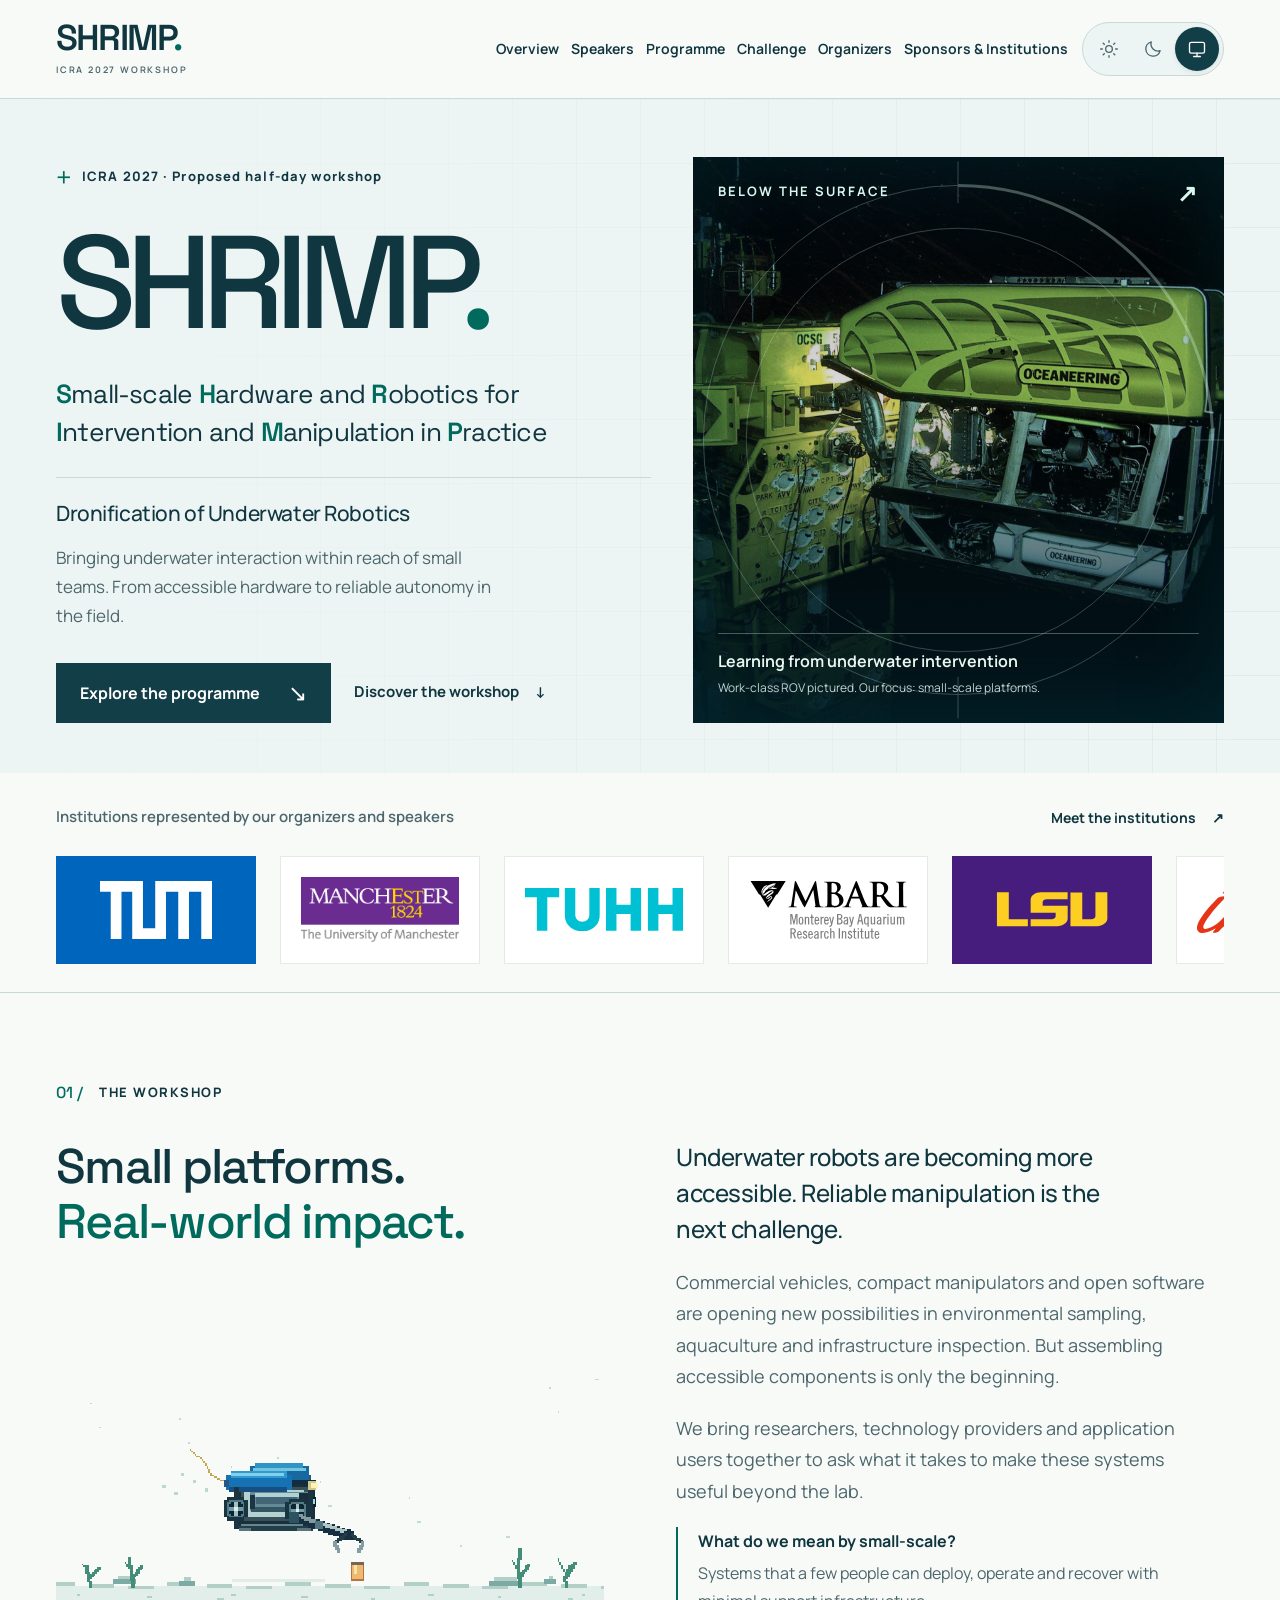
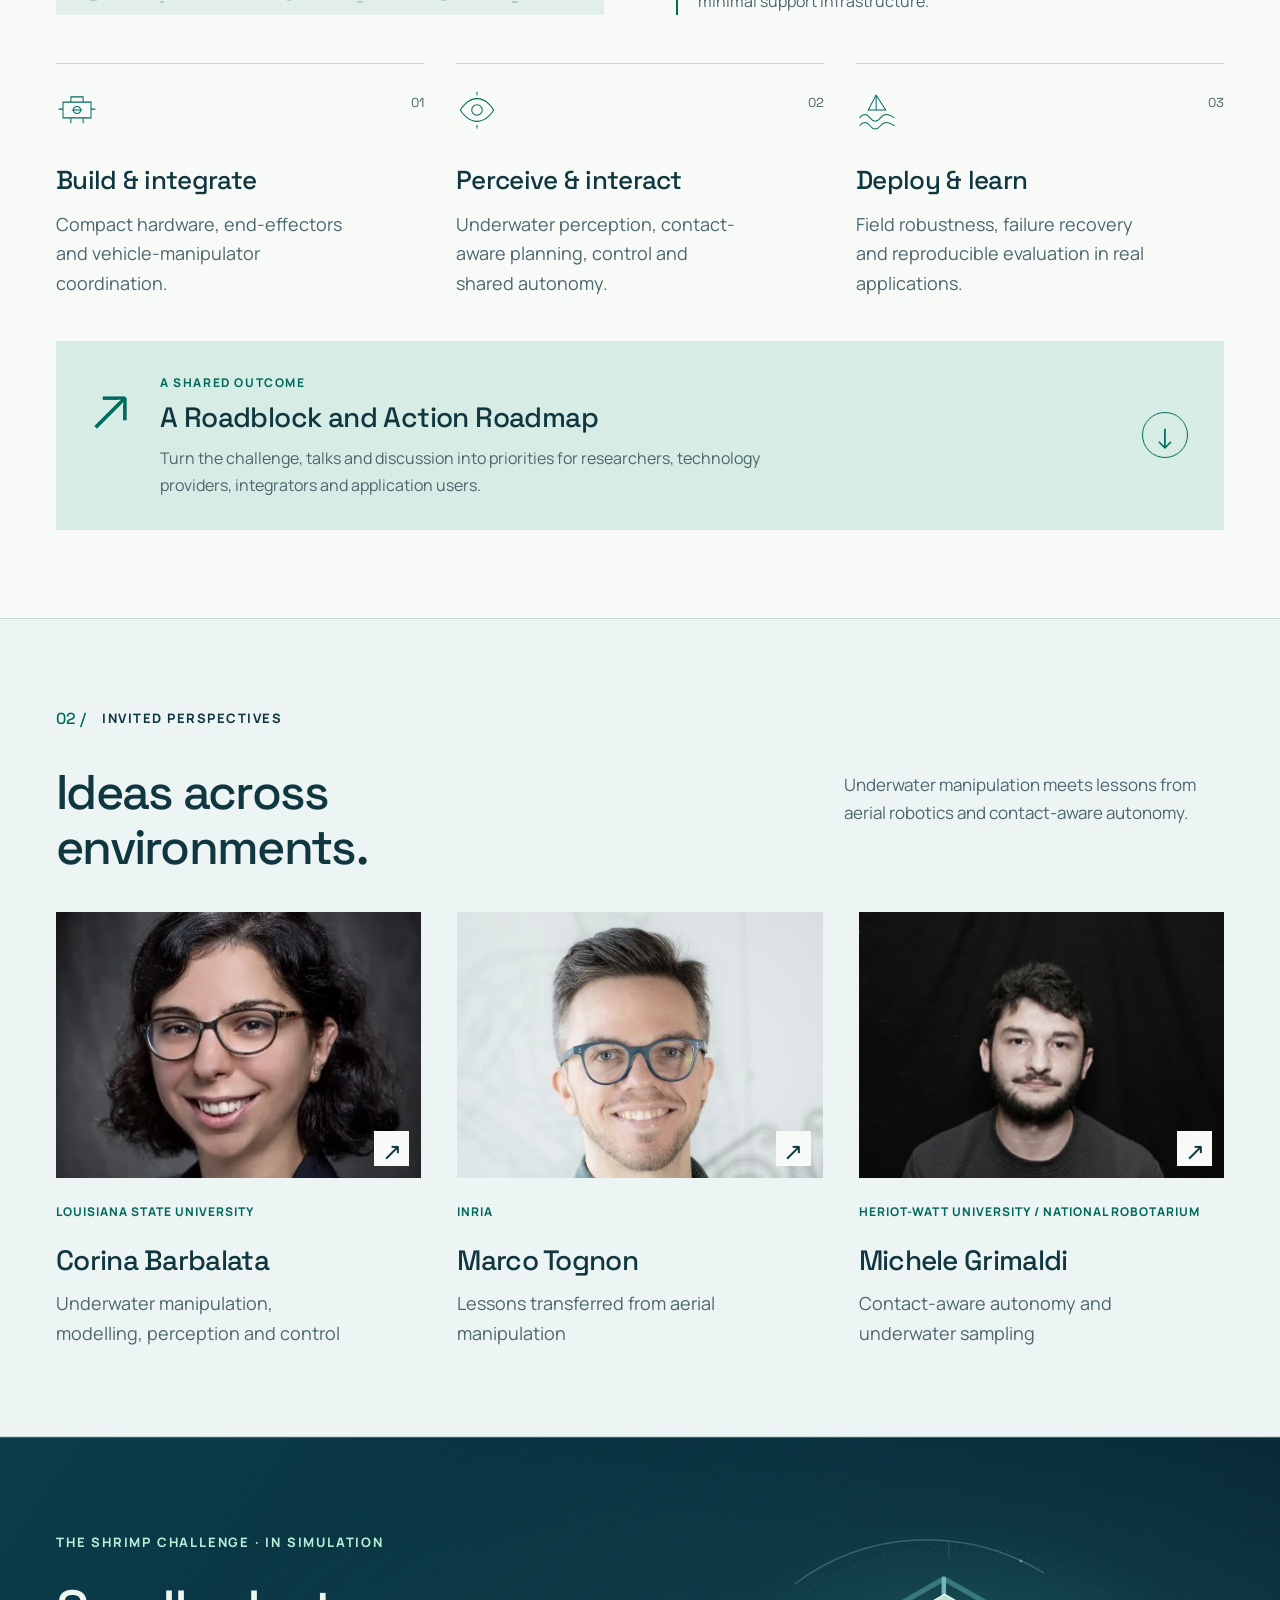
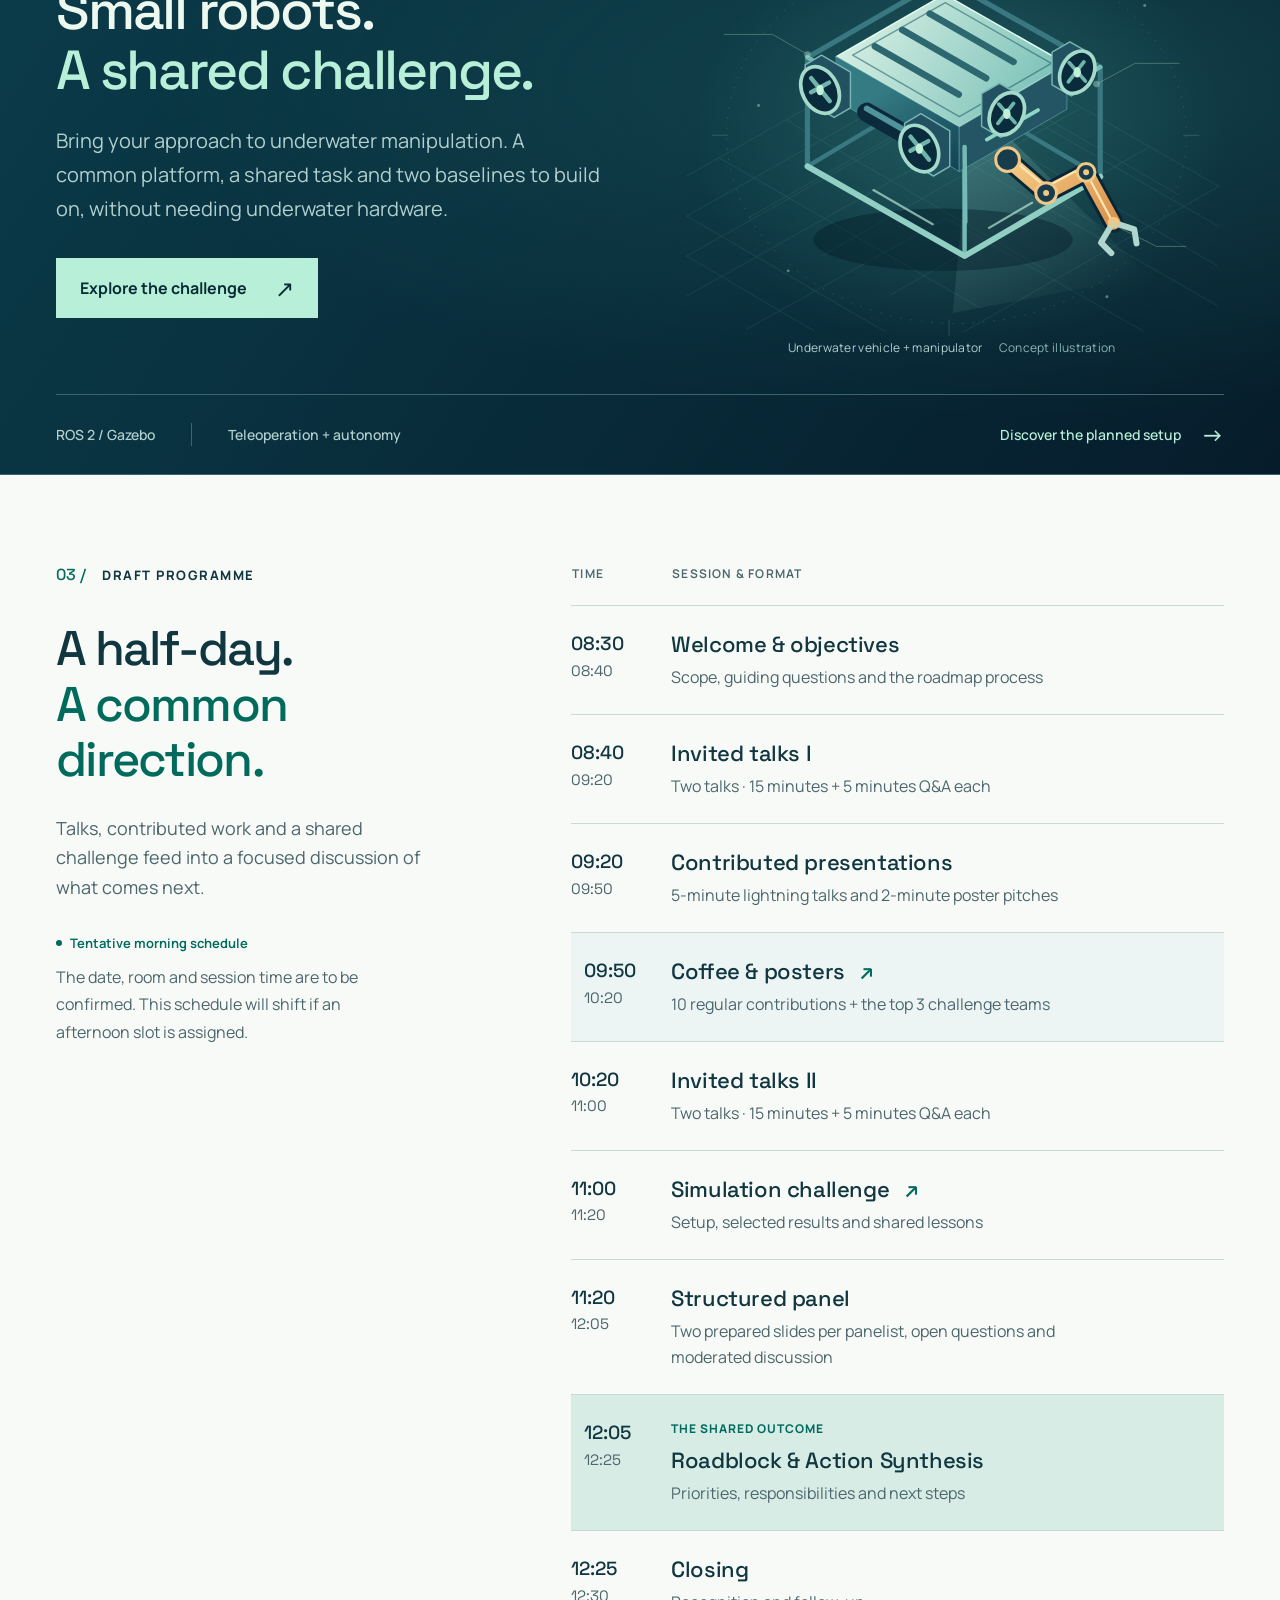
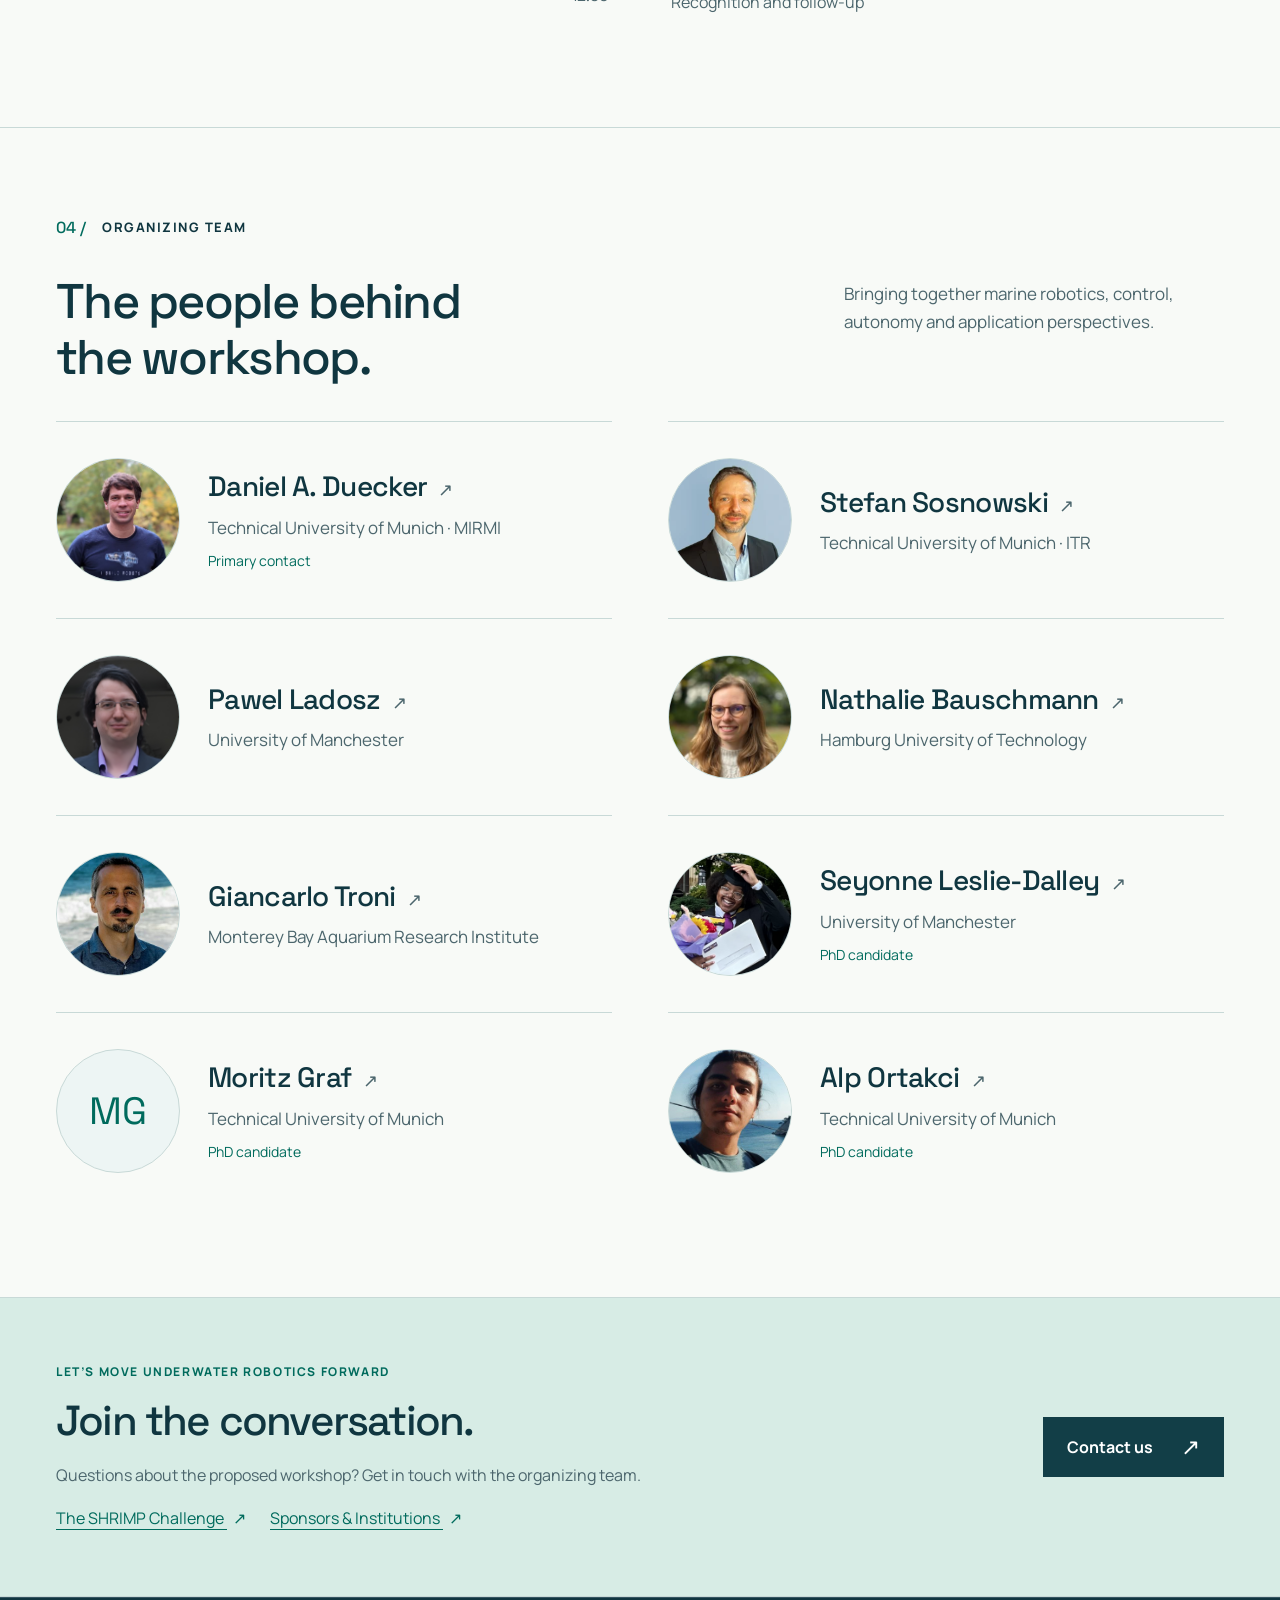
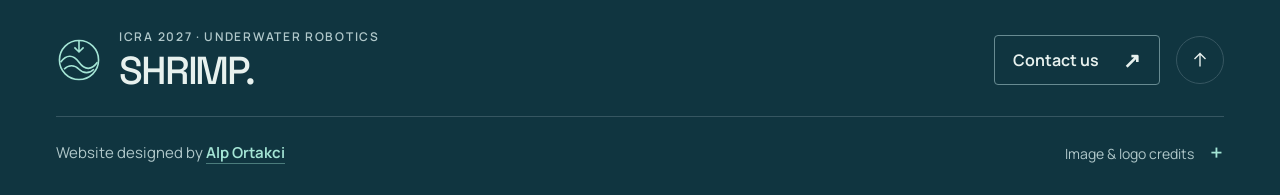
==== index.html @ f15c708d "Start the pixel pickup animation immediately on both pages" ====
<!doctype html>
<html lang="en">
<head>
  <meta charset="utf-8">
  <meta name="viewport" content="width=device-width, initial-scale=1">
  <meta name="color-scheme" content="light dark">
  <meta name="theme-color" content="#edf5f4">
  <meta name="robots" content="noindex, nofollow">
  <meta name="description" content="SHRIMP: Small-scale Hardware and Robotics for Intervention and Manipulation in Practice. A proposed ICRA 2027 workshop. Explore the draft programme, invited speakers and organizing team.">
  <title>SHRIMP | ICRA 2027 Underwater Robotics Workshop</title>
  <link rel="icon" href="assets/favicon.svg" type="image/svg+xml">
  <link rel="preload" href="assets/fonts/space-grotesk.ttf" as="font" type="font/ttf" crossorigin>
  <link rel="preload" href="assets/fonts/manrope.ttf" as="font" type="font/ttf" crossorigin>
  <script src="theme.js"></script>
  <link rel="stylesheet" href="styles.css">
  <script src="app.js" defer></script>
  <script src="rov-animation.js?v=2" defer></script>
</head>
<body>
  <a class="skip-link" href="#main">Skip to content</a>
  <header class="site-header">
    <div class="container header-inner">
      <a class="brand" href="#top" aria-label="SHRIMP workshop, back to top">
        <span class="brand-wordmark">SHRIMP<span>.</span><small>ICRA 2027 WORKSHOP</small></span>
      </a>
      <nav class="main-nav" aria-label="Main navigation" id="main-nav">
        <a href="#overview">Overview</a><a href="#speakers">Speakers</a><a href="#programme">Programme</a><a href="challenge.html">Challenge</a><a href="#organizers">Organizers</a><a href="sponsors-institutions.html">Sponsors &amp; Institutions</a>
      </nav>
      <div class="header-controls">
        <fieldset class="theme-control">
          <legend class="sr-only">Color theme</legend>
          <label class="theme-option" title="Light theme"><input type="radio" name="theme" value="light"><svg viewBox="0 0 24 24" aria-hidden="true"><circle cx="12" cy="12" r="4"/><path d="M12 2v2m0 16v2M2 12h2m16 0h2M5 5l1.4 1.4m11.2 11.2L19 19M5 19l1.4-1.4M17.6 6.4 19 5"/></svg><span class="sr-only">Light theme</span></label>
          <label class="theme-option" title="Dark theme"><input type="radio" name="theme" value="dark"><svg viewBox="0 0 24 24" aria-hidden="true"><path d="M20.5 14.1A8.6 8.6 0 0 1 9.9 3.5 8.7 8.7 0 1 0 20.5 14.1Z"/></svg><span class="sr-only">Dark theme</span></label>
          <label class="theme-option" title="Use device setting"><input type="radio" name="theme" value="system" checked><svg viewBox="0 0 24 24" aria-hidden="true"><rect x="3" y="4" width="18" height="13" rx="2"/><path d="M8 21h8m-4-4v4"/></svg><span class="sr-only">Use device setting</span></label>
        </fieldset>
        <span class="sr-only" id="theme-status" role="status" aria-live="polite"></span>
        <button class="menu-toggle" type="button" aria-label="Toggle navigation" aria-expanded="false" aria-controls="main-nav"><span>Menu</span><svg viewBox="0 0 20 20" aria-hidden="true"><path d="M3 6h14M3 14h14"/></svg></button>
      </div>
    </div>
  </header>

  <main id="main">
    <section class="hero" id="top" aria-labelledby="hero-title">
      <div class="hero-waves" aria-hidden="true"></div>
      <div class="container hero-grid">
        <div class="hero-copy">
          <p class="eyebrow"><span class="small-cross" aria-hidden="true">+</span> ICRA 2027 · Proposed half-day workshop</p>
          <h1 id="hero-title" class="shrimp-title">SHRIMP<span class="title-period">.</span></h1>
          <p class="hero-expansion"><strong>S</strong>mall-scale <strong>H</strong>ardware and <strong>R</strong>obotics for <strong>I</strong>ntervention and <strong>M</strong>anipulation in <strong>P</strong>ractice</p>
          <p class="hero-subtitle">Dronification of Underwater Robotics</p>
          <p class="hero-intro">Bringing underwater interaction within reach of small teams. From accessible hardware to reliable autonomy in the field.</p>
          <div class="hero-actions"><a class="button button-primary" href="#programme">Explore the programme <span aria-hidden="true">↘</span></a><a class="text-link" href="#overview">Discover the workshop <span aria-hidden="true">↓</span></a></div>
        </div>
        <figure class="hero-visual">
          <img class="hero-image" src="assets/images/underwater-rov.jpg" width="2400" height="1800" alt="A work-class remotely operated vehicle using a manipulator on a subsea structure." fetchpriority="high">
          <div class="image-wash" aria-hidden="true"></div>
          <div class="visual-heading" aria-hidden="true"><span>BELOW THE SURFACE</span><span>↗</span></div>
          <svg class="sonar" viewBox="0 0 500 500" fill="none" aria-hidden="true"><circle cx="250" cy="250" r="214"/><circle cx="250" cy="250" r="178"/><path d="M250 16v35m0 398v35M16 250h35m398 0h35"/><path class="sonar-arc" d="M250 36a214 214 0 0 1 214 214"/></svg>
          <figcaption><span>Learning from underwater intervention</span><small>Work-class ROV pictured. Our focus: small-scale platforms.</small></figcaption>
        </figure>
      </div>
    </section>

    <section class="logo-strip" aria-label="Institutions represented by organizers and speakers">
      <div class="container">
        <div class="logo-strip-heading"><p>Institutions represented by our organizers and speakers</p><div class="logo-strip-actions"><a href="sponsors-institutions.html" class="text-link">Meet the institutions <span aria-hidden="true">↗</span></a></div></div>
        <div class="logo-viewport"><div class="logo-track"><ul class="logo-group">
          <li><span class="brand-logo brand-tum"><img src="assets/logos/tum.svg" alt="Technical University of Munich" width="184" height="80" decoding="async"></span></li>
          <li><span class="brand-logo brand-manchester"><img src="assets/logos/manchester.png" alt="University of Manchester" width="184" height="80" decoding="async"></span></li>
          <li><span class="brand-logo brand-tuhh"><img src="assets/logos/tuhh.svg" alt="Hamburg University of Technology" width="184" height="80" decoding="async"></span></li>
          <li><span class="brand-logo brand-mbari"><img src="assets/logos/mbari.svg" alt="Monterey Bay Aquarium Research Institute" width="184" height="80" decoding="async"></span></li>
          <li><span class="brand-logo brand-lsu"><img src="assets/logos/lsu.svg" alt="Louisiana State University" width="184" height="80" decoding="async"></span></li>
          <li><span class="brand-logo brand-inria"><img src="assets/logos/inria.svg" alt="Inria" width="184" height="80" decoding="async"></span></li>
          <li><span class="brand-logo brand-heriot-watt"><img src="assets/logos/heriot-watt.svg" alt="Heriot-Watt University" width="184" height="80" decoding="async"></span></li>
          <li><span class="brand-logo brand-robotarium"><img src="assets/logos/robotarium.png" alt="The National Robotarium" width="184" height="80" decoding="async"></span></li>
        </ul></div></div>
      </div>
    </section>

    <section class="section overview" id="overview" aria-labelledby="overview-title">
      <div class="container">
        <div class="section-kicker"><span class="section-number">01 /</span> THE WORKSHOP</div>
        <div class="overview-grid"><div class="overview-feature"><h2 id="overview-title">Small platforms.<br><span class="accent">Real-world impact.</span></h2><div class="rov-scene overview-rov" role="img" aria-label="A pixel BlueROV2 uses its manipulator to collect objects from the seabed, carries them away and returns for another pickup."><canvas width="320" height="160" aria-hidden="true"></canvas></div></div><div class="overview-copy"><p class="lead">Underwater robots are becoming more accessible. Reliable manipulation is the next challenge.</p><p>Commercial vehicles, compact manipulators and open software are opening new possibilities in environmental sampling, aquaculture and infrastructure inspection. But assembling accessible components is only the beginning.</p><p>We bring researchers, technology providers and application users together to ask what it takes to make these systems useful beyond the lab.</p><p class="definition"><strong>What do we mean by small-scale?</strong> Systems that a few people can deploy, operate and recover with minimal support infrastructure.</p></div></div>
        <div class="theme-grid">
          <article class="research-theme"><span class="theme-index">01</span><svg viewBox="0 0 48 48" aria-hidden="true"><path d="M8 33V15h32v18H8ZM17 15V9h14v6M17 33v6m14-6v6M8 23H3m37 0h5M18 24h12"/><circle cx="24" cy="24" r="4"/></svg><h3>Build &amp; integrate</h3><p>Compact hardware, end-effectors and vehicle-manipulator coordination.</p></article>
          <article class="research-theme"><span class="theme-index">02</span><svg viewBox="0 0 48 48" aria-hidden="true"><path d="M5 24s7-13 19-13 19 13 19 13-7 13-19 13S5 24 5 24Z"/><circle cx="24" cy="24" r="6"/><path d="M24 3v4m0 34v4"/></svg><h3>Perceive &amp; interact</h3><p>Underwater perception, contact-aware planning, control and shared autonomy.</p></article>
          <article class="research-theme"><span class="theme-index">03</span><svg viewBox="0 0 48 48" aria-hidden="true"><path d="M4 33c4-5 8-5 12 0s8 5 12 0 8-5 16 0M4 42c4-5 8-5 12 0s8 5 12 0 8-5 16 0M14 24l9-17 11 17H14Z"/><path d="M23 7v17"/></svg><h3>Deploy &amp; learn</h3><p>Field robustness, failure recovery and reproducible evaluation in real applications.</p></article>
        </div>
        <div class="outcome"><span class="outcome-symbol" aria-hidden="true">↗</span><div><p class="eyebrow">A SHARED OUTCOME</p><h3>A Roadblock and Action Roadmap</h3><p>Turn the challenge, talks and discussion into priorities for researchers, technology providers, integrators and application users.</p></div><a href="#programme" class="round-link" aria-label="See how the programme contributes to the roadmap">↓</a></div>
      </div>
    </section>

    <section class="section speakers" id="speakers" aria-labelledby="speakers-title">
      <div class="container">
        <div class="section-kicker"><span class="section-number">02 /</span> INVITED PERSPECTIVES</div>
        <div class="section-heading"><h2 id="speakers-title">Ideas across<br>environments.</h2><p>Underwater manipulation meets lessons from aerial robotics and contact-aware autonomy.</p></div>
        <div class="speaker-grid">
          <article class="speaker"><a class="speaker-portrait" href="https://www.lsu.edu/eng/mie/people/faculty/barbalata.php" aria-label="Corina Barbalata's faculty profile"><img src="assets/images/corina-barbalata.png" width="230" height="230" alt="Corina Barbalata" loading="lazy"><span class="portrait-link" aria-hidden="true">↗</span></a><p class="eyebrow">LOUISIANA STATE UNIVERSITY</p><h3><a href="https://www.lsu.edu/eng/mie/people/faculty/barbalata.php">Corina Barbalata</a></h3><p class="speaker-topic">Underwater manipulation, modelling, perception and control</p></article>
          <article class="speaker"><a class="speaker-portrait" href="https://marco-tognon-robotics.com/" aria-label="Marco Tognon's research profile"><img src="assets/images/marco-tognon.jpg" width="500" height="500" alt="Marco Tognon" loading="lazy"><span class="portrait-link" aria-hidden="true">↗</span></a><p class="eyebrow">INRIA</p><h3><a href="https://marco-tognon-robotics.com/">Marco Tognon</a></h3><p class="speaker-topic">Lessons transferred from aerial manipulation</p></article>
          <article class="speaker"><a class="speaker-portrait" href="https://ignaciocarlucho.github.io/People/" aria-label="Michele Grimaldi on his supervisor's research group page"><img src="assets/images/michele-grimaldi.png" alt="Michele Grimaldi" width="512" height="512" loading="lazy"><span class="portrait-link" aria-hidden="true">↗</span></a><p class="eyebrow">HERIOT-WATT UNIVERSITY / NATIONAL ROBOTARIUM</p><h3><a href="https://ignaciocarlucho.github.io/People/">Michele Grimaldi</a></h3><p class="speaker-topic">Contact-aware autonomy and underwater sampling</p></article>
        </div>
      </div>
    </section>

    <section class="challenge-feature ocean-panel" id="challenge-feature" aria-labelledby="challenge-feature-title">
      <div class="container challenge-feature-grid">
        <div class="challenge-feature-copy">
          <p class="eyebrow">THE SHRIMP CHALLENGE · IN SIMULATION</p>
          <h2 id="challenge-feature-title">Small robots.<br><span>A shared challenge.</span></h2>
          <p>Bring your approach to underwater manipulation. A common platform, a shared task and two baselines to build on, without needing underwater hardware.</p>
          <a class="button challenge-button" href="challenge.html">Explore the challenge <span aria-hidden="true">↗</span></a>
        </div>
        <figure class="challenge-feature-visual">
          <img src="assets/images/challenge-uvms.svg" width="800" height="650" alt="Concept illustration of an underwater vehicle with ducted thrusters and a robotic arm." loading="lazy">
          <figcaption>Underwater vehicle + manipulator <span>Concept illustration</span></figcaption>
        </figure>
      </div>
      <div class="container challenge-feature-bottom"><span>ROS 2 / Gazebo</span><span>Teleoperation + autonomy</span><a href="challenge.html#challenge-setup">Discover the planned setup <span aria-hidden="true">→</span></a></div>
    </section>

    <section class="section programme" id="programme" aria-labelledby="programme-title">
      <div class="container programme-grid">
        <div class="programme-intro"><div class="section-kicker"><span class="section-number">03 /</span> DRAFT PROGRAMME</div><h2 id="programme-title">A half-day.<br><span class="accent">A common direction.</span></h2><p>Talks, contributed work and a shared challenge feed into a focused discussion of what comes next.</p><div class="programme-status"><span class="status-dot" aria-hidden="true"></span> Tentative morning schedule</div><p class="small-note">The date, room and session time are to be confirmed. This schedule will shift if an afternoon slot is assigned.</p></div>
        <div class="schedule-wrap"><table class="schedule"><caption class="sr-only">Tentative workshop morning schedule, 08:30 to 12:30</caption><thead><tr><th scope="col">TIME</th><th scope="col">SESSION &amp; FORMAT</th></tr></thead><tbody>
          <tr><th scope="row"><time>08:30</time><span>08:40</span></th><td><h3>Welcome &amp; objectives</h3><p>Scope, guiding questions and the roadmap process</p></td></tr>
          <tr><th scope="row"><time>08:40</time><span>09:20</span></th><td><h3>Invited talks I</h3><p>Two talks · 15 minutes + 5 minutes Q&amp;A each</p></td></tr>
          <tr><th scope="row"><time>09:20</time><span>09:50</span></th><td><h3>Contributed presentations</h3><p>5-minute lightning talks and 2-minute poster pitches</p></td></tr>
          <tr class="schedule-break"><th scope="row"><time>09:50</time><span>10:20</span></th><td><h3>Coffee &amp; posters <span aria-hidden="true">↗</span></h3><p>10 regular contributions + the top 3 challenge teams</p></td></tr>
          <tr><th scope="row"><time>10:20</time><span>11:00</span></th><td><h3>Invited talks II</h3><p>Two talks · 15 minutes + 5 minutes Q&amp;A each</p></td></tr>
          <tr><th scope="row"><time>11:00</time><span>11:20</span></th><td><h3><a href="challenge.html">Simulation challenge <span aria-hidden="true">↗</span></a></h3><p>Setup, selected results and shared lessons</p></td></tr>
          <tr><th scope="row"><time>11:20</time><span>12:05</span></th><td><h3>Structured panel</h3><p>Two prepared slides per panelist, open questions and moderated discussion</p></td></tr>
          <tr class="schedule-highlight"><th scope="row"><time>12:05</time><span>12:25</span></th><td><span class="schedule-label">THE SHARED OUTCOME</span><h3>Roadblock &amp; Action Synthesis</h3><p>Priorities, responsibilities and next steps</p></td></tr>
          <tr><th scope="row"><time>12:25</time><span>12:30</span></th><td><h3>Closing</h3><p>Recognition and follow-up</p></td></tr>
        </tbody></table></div>
      </div>
    </section>

    <section class="section organizers" id="organizers" aria-labelledby="organizers-title">
      <div class="container"><div class="section-kicker"><span class="section-number">04 /</span> ORGANIZING TEAM</div><div class="section-heading"><h2 id="organizers-title">The people behind<br>the workshop.</h2><p>Bringing together marine robotics, control, autonomy and application perspectives.</p></div>
        <div class="organizer-grid">
          <article class="organizer"><img class="avatar" src="assets/images/daniel-duecker.jpg" alt="" width="320" height="320" loading="lazy"><div><h3><a href="https://hippocampusrobotics.github.io/people/">Daniel A. Duecker <span aria-hidden="true">↗</span></a></h3><p>Technical University of Munich · MIRMI</p><span class="organizer-role">Primary contact</span></div></article>
          <article class="organizer"><img class="avatar" src="assets/images/stefan-sosnowski.webp" alt="" width="200" height="191" loading="lazy"><div><h3><a href="https://www.ce.cit.tum.de/en/itr/sosnowski/">Stefan Sosnowski <span aria-hidden="true">↗</span></a></h3><p>Technical University of Munich · ITR</p></div></article>
          <article class="organizer"><img class="avatar" src="assets/images/pawel-ladosz.jpg" alt="" width="320" height="320" loading="lazy"><div><h3><a href="https://research.manchester.ac.uk/en/persons/pawel-ladosz/">Pawel Ladosz <span aria-hidden="true">↗</span></a></h3><p>University of Manchester</p></div></article>
          <article class="organizer"><img class="avatar" src="assets/images/nathalie-bauschmann.jpg" alt="" width="320" height="320" loading="lazy"><div><h3><a href="https://www.tuhh.de/mum/team/wimi/nathalie-bauschmann">Nathalie Bauschmann <span aria-hidden="true">↗</span></a></h3><p>Hamburg University of Technology</p></div></article>
          <article class="organizer"><img class="avatar" src="assets/images/giancarlo-troni.jpg" alt="" width="320" height="320" loading="lazy"><div><h3><a href="https://www.mbari.org/person/giancarlo-troni/">Giancarlo Troni <span aria-hidden="true">↗</span></a></h3><p>Monterey Bay Aquarium Research Institute</p></div></article>
          <article class="organizer"><img class="avatar" src="assets/images/seyonne-leslie-dalley.png" alt="" width="320" height="320" loading="lazy"><div><h3><a href="https://sladalley.github.io/">Seyonne Leslie-Dalley <span aria-hidden="true">↗</span></a></h3><p>University of Manchester</p><span class="organizer-role">PhD candidate</span></div></article>
          <article class="organizer"><span class="avatar" aria-hidden="true">MG</span><div><h3><a href="https://portal.fis.tum.de/en/persons/moritz-graf/">Moritz Graf <span aria-hidden="true">↗</span></a></h3><p>Technical University of Munich</p><span class="organizer-role">PhD candidate</span></div></article>
          <article class="organizer"><img class="avatar" src="assets/images/alp-ortakci.jpg" alt="" width="320" height="320" loading="lazy"><div><h3><a href="https://www.alportakci.com/">Alp Ortakci <span aria-hidden="true">↗</span></a></h3><p>Technical University of Munich</p><span class="organizer-role">PhD candidate</span></div></article>
        </div>
      </div>
    </section>

    <section class="contact-section" aria-labelledby="contact-title"><div class="container contact-inner"><div><p class="eyebrow">LET’S MOVE UNDERWATER ROBOTICS FORWARD</p><h2 id="contact-title">Join the conversation.</h2><p>Questions about the proposed workshop? Get in touch with the organizing team.</p><p class="related-pages"><a href="challenge.html">The SHRIMP Challenge <span aria-hidden="true">↗</span></a><a href="sponsors-institutions.html">Sponsors &amp; Institutions <span aria-hidden="true">↗</span></a></p></div><a class="button button-primary" href="mailto:daniel.duecker@tum.de">Contact us <span aria-hidden="true">↗</span></a></div></section>
  </main>

  <footer class="site-footer" id="site-footer">
    <div class="container footer-shell">
      <div class="footer-topline">
        <a class="footer-identity" href="#top" aria-label="SHRIMP, ICRA 2027 workshop home">
          <svg viewBox="0 0 40 40" fill="none" aria-hidden="true"><circle cx="20" cy="20" r="17"/><path d="M4 22c5-7 11-7 16 0s11 7 16 0M7 28c4-4 9-4 13 0s9 4 13 0M20 3v10m-4-4 4 4 4-4"/></svg>
          <span><span class="footer-eyebrow">ICRA 2027 · UNDERWATER ROBOTICS</span><strong>SHRIMP.</strong></span>
        </a>
        <div class="footer-actions">
          <a class="footer-contact" href="mailto:daniel.duecker@tum.de">Contact us <span aria-hidden="true">↗</span></a>
          <a class="footer-top" href="#top" aria-label="Back to top" title="Back to top"><svg viewBox="0 0 24 24" fill="none" aria-hidden="true"><path d="M12 19V5m-6 6 6-6 6 6"/></svg></a>
        </div>
      </div>
      <div class="footer-bottomline">
        <p class="design-credit">Website designed by <a href="https://www.alportakci.com/">Alp Ortakci</a></p>
        <details class="credits">
          <summary>Image &amp; logo credits <span class="footer-credits-symbol" aria-hidden="true">+</span></summary>
          <div class="credits-content"><p>SHRIMP stands for Small-scale Hardware and Robotics for Intervention and Manipulation in Practice. The pixel BlueROV2 scene is an original illustration inspired by <a href="https://bluerobotics.com/learn/newton-subsea-gripper-installation/">Blue Robotics’ vehicle and gripper reference</a>. It does not specify the final challenge platform or task.</p><p>Underwater photograph: Oceaneering, donated to the public domain by Duncan McLean and uploaded by Frank van Mierlo. <a href="https://commons.wikimedia.org/wiki/File:ROV_working_on_a_subsea_structure.jpg">Original photograph and source</a>. A work-class vehicle is shown as context for underwater intervention, not as the workshop’s small-scale platform.</p><p>Portraits from the public profiles of <a href="https://www.lsu.edu/eng/mie/people/faculty/barbalata.php">Corina Barbalata</a>, <a href="https://marco-tognon-robotics.com/">Marco Tognon</a> and <a href="https://www.ce.cit.tum.de/en/itr/sosnowski/">Stefan Sosnowski</a>. Additional portraits: <a href="https://www.alportakci.com/">Alp Ortakci</a>, <a href="https://sladalley.github.io/">Seyonne Leslie-Dalley</a>, <a href="https://www.tuhh.de/mum/team/wimi/nathalie-bauschmann">Nathalie Bauschmann</a>, <a href="https://cradlerobotics.co.uk/about/team/">Pawel Ladosz</a>, <a href="https://ignaciocarlucho.github.io/People/">Michele Grimaldi</a>, <a href="https://annualreport.mbari.org/2023/">Giancarlo Troni</a>, <a href="https://hippocampusrobotics.github.io/people/">Daniel A. Duecker</a>. Portrait rights remain with their respective owners.</p><p>Institutional logos from official sources: <a href="https://www.tum.de/en/">Technical University of Munich</a> · <a href="https://www.manchester.ac.uk/">University of Manchester</a> · <a href="https://www.tuhh.de/tuhh/en/startpage">Hamburg University of Technology</a> · <a href="https://annualreport.mbari.org/2023/">Monterey Bay Aquarium Research Institute</a> · <a href="https://www.lsu.edu/">Louisiana State University</a> · <a href="https://new.inria.cl/es/node/616">Inria</a> · <a href="https://www.hw.ac.uk/">Heriot-Watt University</a> · <a href="https://thenationalrobotarium.com/">The National Robotarium</a>. The marks identify affiliations and remain the property of their respective owners.</p></div>
        </details>
      </div>
    </div>
  </footer>
</body>
</html>
---- styles.css ----
@font-face{font-family:Manrope;src:url('assets/fonts/manrope.ttf') format('truetype');font-weight:200 800;font-display:swap}
@font-face{font-family:'Space Grotesk';src:url('assets/fonts/space-grotesk.ttf') format('truetype');font-weight:300 700;font-display:swap}

:root{
  color-scheme:light;
  --bg:#f8faf7;--surface:#edf5f4;--surface-raised:#fff;--ink:#103640;--muted:#4c666d;
  --accent:#006b5d;--accent-soft:#d7ece5;--line:#c8d9d7;--button:#123e47;--button-text:#fff;
  --banner:#173f48;--banner-text:#eff8f5;--header:rgba(248,250,247,.96);--hero-accent:#147f80;
  --subtle:#d6e7e6;--focus:#a95409;--grid:rgba(16,91,98,.06);
}
:root[data-theme="dark"]{
  color-scheme:dark;
  --bg:#071b25;--surface:#0c2630;--surface-raised:#11333c;--ink:#e2efec;--muted:#a7c0c6;
  --accent:#9ee7d4;--accent-soft:#153f43;--line:#29444d;--button:#b9eddb;--button-text:#082c35;
  --banner:#153b45;--banner-text:#e7f3ed;--header:rgba(7,27,37,.96);--hero-accent:#98dcd7;
  --subtle:#173943;--focus:#f7c177;--grid:rgba(153,219,220,.045);
}
*{box-sizing:border-box}
html{scroll-behavior:smooth;scroll-padding-top:110px}
body{margin:0;background:var(--bg);color:var(--ink);font-family:Manrope,Arial,sans-serif;font-size:18px;line-height:1.65;-webkit-font-smoothing:antialiased}
button,select{font:inherit}
button,a,select{-webkit-tap-highlight-color:transparent}
button,select{color:inherit}
img{max-width:100%;display:block}
a{color:inherit;text-decoration:none}
a,button,select,summary{touch-action:manipulation}
a:hover{text-decoration-thickness:1px;text-underline-offset:5px}
button{cursor:pointer}
select{cursor:pointer}
::selection{background:var(--accent);color:var(--bg)}
:focus-visible{outline:3px solid var(--focus);outline-offset:5px}
.container{width:min(1320px,calc(100% - 112px));margin-inline:auto}
.sr-only{position:absolute;width:1px;height:1px;padding:0;overflow:hidden;clip:rect(0,0,0,0);white-space:nowrap;border:0}
.skip-link{position:fixed;z-index:100;top:12px;left:12px;padding:10px 20px;background:var(--button);color:var(--button-text);transform:translateY(-160%)}
.skip-link:focus{transform:translateY(0)}
h1,h2,h3,p,figure{margin:0}
h1,h2,h3{font-family:'Space Grotesk',Arial,sans-serif}
h2{font-size:clamp(34px,3.8vw,54px);font-weight:500;letter-spacing:-.035em;line-height:1.14;text-wrap:balance}
h3{font-weight:500;line-height:1.3;letter-spacing:-.02em}p{ text-wrap:pretty }
p+p{margin-top:20px}
.accent{color:var(--accent)}
.eyebrow{font-size:15px;font-weight:750;letter-spacing:1.6px;line-height:1.6}
.review-banner{background:var(--banner);color:var(--banner-text);font-size:15px;letter-spacing:.2px;min-height:34px}
.review-banner .container{display:flex;align-items:center;gap:9px;min-height:34px}
.review-banner strong{font-weight:700}
.review-detail{margin-left:6px;opacity:.84}
.status-dot,.pending-dot{display:inline-block;width:6px;height:6px;border-radius:50%;background:#aee7cc;flex-shrink:0}
.site-header{position:sticky;top:0;z-index:20;background:var(--header);backdrop-filter:blur(16px);border-bottom:1px solid var(--line)}
.header-inner{min-height:98px;display:flex;align-items:center;gap:20px;justify-content:space-between}
.brand{display:flex;align-items:center;gap:10px;font-family:'Space Grotesk',sans-serif;font-size:13px;letter-spacing:.7px;font-weight:600;line-height:1.5;flex-shrink:0}
.brand-mark{width:39px;height:39px;stroke:var(--accent);stroke-width:1.7}
.brand-sub{display:block;font:500 11px/2 Manrope,sans-serif;letter-spacing:1.5px;color:var(--muted)}
.main-nav{display:flex;gap:20px;margin-left:auto;align-items:center;font-size:15px;font-weight:650}
.main-nav a{padding-block:12px;border-bottom:1px solid transparent;white-space:nowrap}
.main-nav a:hover,.main-nav a[aria-current]{color:var(--accent);border-color:var(--accent)}
.header-controls{display:flex;gap:12px;align-items:center;margin-left:8px}
/* Direct theme choices retain native radio keyboard behavior. */
.theme-control{--choice:2;position:relative;isolation:isolate;display:grid;grid-template-columns:repeat(3,44px);gap:0;min-inline-size:0;padding:4px;margin:0;border:1px solid var(--line);border-radius:999px;background:var(--surface);flex-shrink:0}
:root[data-theme-preference="light"] .theme-control{--choice:0}
:root[data-theme-preference="dark"] .theme-control{--choice:1}
.theme-control::before{content:'';position:absolute;z-index:-1;left:4px;top:4px;width:44px;height:44px;border-radius:50%;background:var(--button);box-shadow:0 2px 5px #00000012;transform:translateX(calc(var(--choice)*100%));transition:transform .2s ease,background-color .2s ease}
.theme-option{position:relative;display:grid;place-items:center;width:44px;height:44px;cursor:pointer;color:var(--muted);border-radius:50%;transition:color .15s}
.theme-option input{position:absolute;inset:0;opacity:0;margin:0;width:100%;height:100%;cursor:pointer}
.theme-option svg{width:20px;height:20px;stroke:currentColor;fill:none;stroke-width:1.6;stroke-linecap:round;stroke-linejoin:round;pointer-events:none}
.theme-option:has(input:checked){color:var(--button-text)}
.theme-option:has(input:focus-visible){outline:3px solid var(--focus);outline-offset:3px}
.theme-option:hover:not(:has(input:checked)){color:var(--accent);background:var(--accent-soft)}
.brand-compact{display:none}
body{transition:background-color .18s ease,color .18s ease}
.menu-toggle{display:none;border:0;background:none;padding:10px 0;font-size:16px;align-items:center;gap:8px}
.menu-toggle svg{width:22px;height:22px;stroke:currentColor;stroke-width:1.4;fill:none}

.hero{position:relative;background:var(--surface);overflow:hidden}
.hero-waves{position:absolute;inset:0;pointer-events:none;background-image:linear-gradient(var(--grid) 1px,transparent 1px),linear-gradient(90deg,var(--grid) 1px,transparent 1px);background-size:64px 64px;mask-image:linear-gradient(90deg,transparent,black)}
.hero-grid{position:relative;display:grid;grid-template-columns:1.12fr 1fr;gap:42px;padding-top:58px;padding-bottom:50px;align-items:stretch}
.hero-copy{z-index:2;padding-top:6px}
.hero-copy .eyebrow{font-size:13px;letter-spacing:1.1px;display:flex;gap:9px;align-items:center;margin-bottom:32px}
.small-cross{font-size:27px;line-height:1;color:var(--accent);font-weight:400}
h1{font-size:clamp(50px,5.4vw,78px);letter-spacing:-4px;line-height:1.045;font-weight:500;margin-bottom:24px}
h1>span:not(.title-period){color:var(--hero-accent)}
.title-period{color:var(--accent)}
.hero-subtitle{font-size:24px;font-weight:600;line-height:1.5;letter-spacing:-.35px;max-width:430px}
.hero-intro{font-size:17px;line-height:1.75;color:var(--muted);max-width:450px;margin-top:18px}
.hero-actions{display:flex;align-items:center;gap:23px;margin-top:32px;flex-wrap:wrap}
.button{display:inline-flex;align-items:center;justify-content:space-between;gap:28px;padding:17px 23px;font-size:16px;font-weight:700;border:1px solid transparent;transition:background .2s,transform .2s;line-height:1.5}
.button span{font-size:23px;font-weight:400;line-height:1}
.button-primary{background:var(--button);color:var(--button-text)}
.button-primary:hover{transform:translateY(-2px);background:var(--accent);color:var(--bg)}
.text-link{font-size:15px;font-weight:700;display:inline-flex;gap:16px;align-items:center;line-height:1.5;padding-block:10px}
.text-link:hover{text-decoration:underline}
.hero-visual{position:relative;align-self:stretch;min-height:535px;min-width:0;width:100%;isolation:isolate;background:#03191e;overflow:hidden}
.hero-image{width:100%;height:100%;position:absolute;inset:0;object-fit:cover;object-position:68% 50%;filter:saturate(.55) brightness(.85)}
.image-wash{position:absolute;inset:0;background:linear-gradient(180deg,rgba(4,38,48,.3),transparent 40%,rgba(2,24,32,.9));z-index:1}
.hero-visual::after{content:'';position:absolute;inset:0;box-shadow:inset 0 0 70px 10px #02394355;pointer-events:none;z-index:1}
.visual-heading{position:absolute;top:24px;left:25px;right:25px;display:flex;justify-content:space-between;font-size:13px;font-weight:700;letter-spacing:2px;color:#d9f7ee;z-index:3}
.visual-heading span:last-child{font-size:24px;line-height:1}
.sonar{position:absolute;top:50%;left:50%;width:112%;transform:translate(-50%,-50%);stroke:#caeee4;stroke-width:.7;opacity:.3;z-index:2}
.sonar-arc{stroke-width:2.5;stroke:#ddffed}
.hero-visual figcaption{position:absolute;left:25px;right:25px;bottom:25px;color:#eaf6f0;z-index:3;line-height:1.6;border-top:1px solid #adc9bf66;padding-top:15px}
.hero-visual figcaption>span{display:block;font-size:16px;font-weight:650}
.hero-visual figcaption small{display:block;font-size:12px;margin-top:4px;color:#c5d4d4}
.hero-meta{position:relative;display:grid;grid-template-columns:1fr 1.65fr 1fr auto;gap:28px;border-top:1px solid var(--line);padding-block:23px 28px}
.hero-meta>div{display:flex;flex-direction:column;gap:4px}
.meta-label{font-size:12px;letter-spacing:1.5px;color:var(--muted);font-weight:650}
.hero-meta strong{font-size:16px;font-weight:600}
.scroll-link{display:flex;align-items:center;gap:35px;font-size:13px;color:var(--muted)}
.scroll-link span:last-child{font-size:26px;color:var(--accent)}

.section{padding-block:88px}
.section-kicker{font-size:13px;letter-spacing:1.5px;display:flex;gap:16px;align-items:center;margin-bottom:34px;font-weight:750;line-height:1.5}
.section-number{color:var(--accent);letter-spacing:0;font-family:'Space Grotesk',sans-serif;font-size:16px;font-weight:500}
.overview-grid{display:grid;grid-template-columns:1fr 1fr;gap:72px}
.overview-copy{font-size:17px;color:var(--muted);max-width:530px}
.lead{font-size:24px;line-height:1.5;color:var(--ink);font-weight:500;letter-spacing:-.02em}
.definition{padding-left:20px;border-left:2px solid var(--accent);font-size:16px}
.definition strong{display:block;color:var(--ink);margin-bottom:4px}
.theme-grid{display:grid;grid-template-columns:repeat(3,1fr);gap:32px;margin-top:48px}
.research-theme{position:relative;padding-top:25px;border-top:1px solid var(--line)}
.theme-index{position:absolute;right:0;top:28px;font-size:13px;color:var(--muted);font-family:'Space Grotesk',sans-serif}
.research-theme svg{width:42px;height:42px;stroke:var(--accent);stroke-width:1.15;fill:none;margin-bottom:24px}
.research-theme h3{font-size:26px;letter-spacing:-.7px;margin-bottom:12px}
.research-theme p{font-size:17px;color:var(--muted);max-width:300px}
.outcome{display:flex;gap:28px;align-items:center;background:var(--accent-soft);padding:32px 36px;margin-top:42px;position:relative;overflow:hidden}
.outcome-symbol{font-family:'Space Grotesk',sans-serif;font-size:65px;font-weight:300;color:var(--accent);line-height:1;align-self:flex-start}
.outcome h3{font-size:28px;letter-spacing:-.6px;margin-top:7px}
.outcome p:not(.eyebrow){color:var(--muted);font-size:16px;margin-top:10px;max-width:660px}
.outcome .eyebrow{font-size:12px;color:var(--accent)}
.round-link{border:1px solid var(--accent);color:var(--accent);border-radius:50%;width:46px;height:46px;display:grid;place-items:center;font-size:28px;flex-shrink:0;margin-left:auto}
.round-link:hover{background:var(--accent);color:var(--bg)}

.speakers{background:var(--surface);border-block:1px solid var(--line)}
.section-heading{display:flex;justify-content:space-between;gap:48px;align-items:flex-start;margin-bottom:36px}
.section-heading>p{color:var(--muted);font-size:17px;max-width:380px;margin-bottom:5px}
.speaker-grid{display:grid;grid-template-columns:repeat(3,1fr);gap:36px}
.speaker-portrait{position:relative;display:block;aspect-ratio:1.37;overflow:hidden;background:var(--subtle);margin-bottom:24px}
.portrait-pending{display:flex;align-items:center;justify-content:center;flex-direction:column;background:var(--subtle);color:var(--accent)}
.portrait-pending>span:first-child{font-family:'Space Grotesk',sans-serif;font-size:70px;font-weight:300;letter-spacing:-4px}
.portrait-pending>small{font-size:12px;letter-spacing:1px;color:var(--muted);margin-top:8px}
.speaker-portrait>img{width:100%;height:100%;object-fit:cover;object-position:50% 30%;filter:saturate(.65);transition:transform .5s,filter .5s}
.speaker:nth-child(2) .speaker-portrait>img{object-position:50% 20%}
.speaker:nth-child(3) .speaker-portrait>img{object-position:50% 35%}
.speaker-portrait:hover>img{transform:scale(1.035);filter:saturate(1)}
.portrait-link{position:absolute;bottom:12px;right:12px;width:35px;height:35px;display:grid;place-items:center;background:var(--bg);color:var(--ink);font-size:24px}
.speaker .eyebrow{color:var(--accent);font-size:12px;letter-spacing:1px;min-height:27px}
.speaker h3{font-size:28px;letter-spacing:-1px;margin-bottom:10px}
.speaker h3 a:hover{text-decoration:underline}
.speaker-topic{font-size:17px;color:var(--muted);max-width:300px}
.speaker-note{display:flex;justify-content:space-between;gap:30px;border-top:1px solid var(--line);margin-top:40px;padding-top:20px;font-size:13px;color:var(--muted)}
.speaker-note p{margin:0}
.speaker-note strong{font-weight:650;color:var(--ink)}
.pending-dot{background:#a56424;margin-right:6px}
:root[data-theme="dark"] .pending-dot{background:#e9be83}

.programme-grid{display:grid;grid-template-columns:1fr 1.5fr;gap:80px;align-items:start}
.programme-grid>*{min-width:0}
.programme-intro{position:sticky;top:125px}
.programme-intro h2{margin-bottom:26px}
.programme-intro>p{font-size:17px;max-width:290px;color:var(--muted)}
.programme-status{display:flex;align-items:center;gap:8px;font-size:13px;color:var(--accent);font-weight:650;margin-top:30px}
.programme-status .status-dot{background:var(--accent)}
.programme-intro>.small-note{font-size:15px;line-height:1.7;margin-top:10px}
.challenge-note{border-top:1px solid var(--line);margin-top:32px;padding-top:25px;max-width:300px}
.challenge-note .eyebrow{font-size:12px;color:var(--accent)}
.challenge-note h3{font-size:20px;margin-top:9px}
.challenge-note p:not(.eyebrow){font-size:15px;color:var(--muted);margin-top:9px}
.schedule{border-collapse:collapse;width:100%;table-layout:fixed;text-align:left}
.schedule thead th{font-size:12px;letter-spacing:1.2px;font-family:Manrope,sans-serif;font-weight:650;color:var(--muted);padding-bottom:21px}
.schedule thead th:first-child{width:100px}
.schedule tbody tr{border-top:1px solid var(--line)}
.schedule tbody th{vertical-align:top;padding:23px 12px 23px 0;font-family:'Space Grotesk',sans-serif;font-weight:500;line-height:1.55;font-size:18px}
.schedule th time,.schedule th span{display:block}
.schedule th span{font-size:15px;color:var(--muted);font-weight:400}
.schedule td{padding:24px 12px 24px 0}
.schedule h3{font-size:20px;letter-spacing:-.4px}
.schedule h3 span{color:var(--accent);padding-left:10px}
.schedule p{font-size:15px;color:var(--muted);margin-top:5px}
.schedule-break{background:var(--surface)}
.schedule-break th,.schedule-highlight th{padding-left:13px!important}
.schedule-highlight{background:var(--accent-soft)}
.schedule-label{font-size:12px;letter-spacing:1px;color:var(--accent);display:block;margin-bottom:7px;font-weight:750}

.organizers{border-top:1px solid var(--line)}
.organizers .section-heading{margin-bottom:36px;align-items:flex-start}
.organizer-grid{display:grid;grid-template-columns:repeat(2,minmax(0,1fr));column-gap:56px}
.organizer{display:flex;align-items:center;gap:28px;padding:36px 0;border-top:1px solid var(--line);min-width:0}
.avatar{background:var(--surface);border:1px solid var(--line);width:124px;height:124px;flex-shrink:0;display:grid;place-items:center;font-size:38px;font-weight:400;font-family:'Space Grotesk',sans-serif;color:var(--accent);object-fit:cover;object-position:50% 28%;border-radius:50%}
.organizer>div{min-width:0}
.organizer h3{font-size:28px;letter-spacing:-.7px;overflow-wrap:anywhere}
.organizer h3 a{display:inline;line-height:1.3}
.organizer h3 a:hover{color:var(--accent)}
.organizer h3 span{font-size:18px;font-family:Manrope,sans-serif;font-weight:400;color:var(--muted);white-space:nowrap;margin-left:5px}
.organizer p{font-size:17px;color:var(--muted);margin-top:9px;line-height:1.6}
.organizer-role{font-size:14px;color:var(--accent);display:block;margin-top:8px}

.call-for-papers{background:var(--surface);border-block:1px solid var(--line)}
.contribution-grid{display:grid;grid-template-columns:1.15fr 1fr;gap:90px;align-items:start}
.contribution-grid>*,.sponsor-grid>*{min-width:0}
.contribution-copy .lead{margin-top:28px}
.contribution-copy>p:not(.lead){font-size:17px;color:var(--muted)}
.contribution-copy h3{font-size:22px;margin-top:34px}
.topic-list{margin:18px 0 0;padding-left:20px;color:var(--muted);font-size:17px}
.topic-list li{padding-left:7px;margin-block:12px;line-height:1.65}
.topic-list li::marker{color:var(--accent)}
.submission-details{padding:32px 36px;background:var(--bg);border:1px solid var(--line)}
.section-status{display:flex;gap:10px;align-items:center;color:var(--muted);font-size:14px;line-height:1.6}
.section-status .pending-dot{margin:0}
.submission-details h3{font-size:28px;letter-spacing:-.5px;margin-top:25px}
.submission-facts{margin:25px 0 0}
.submission-facts>div{border-top:1px solid var(--line);padding:17px 0}
.submission-facts dt{font-size:13px;color:var(--muted);margin-bottom:5px}
.submission-facts dd{font-size:18px;line-height:1.55;font-weight:600;margin:0}
.submission-note{font-size:15px;color:var(--muted);border-top:1px solid var(--line);padding-top:20px}
.submission-details .text-link{font-size:16px;color:var(--accent);margin-top:16px}
.sponsors{background:var(--surface);border-top:1px solid var(--line)}
.sponsor-grid{display:grid;grid-template-columns:1.15fr 1fr;gap:90px}
.sponsor-grid .lead{margin-top:28px}
.sponsor-grid p:not(.lead):not(.section-status){font-size:17px;color:var(--muted)}
.sponsor-enquiry{padding:32px 0 0 36px;border-left:1px solid var(--line);align-self:center}
.sponsor-enquiry h3{font-size:28px;margin-top:25px;letter-spacing:-.7px}
.sponsor-enquiry p+h3+p{margin-top:18px}
.sponsor-enquiry .button{margin-top:28px}

.page-intro{padding:44px 0 48px;background:var(--surface);border-bottom:1px solid var(--line)}
.page-title{font-size:clamp(44px,4.6vw,68px);line-height:1.08;letter-spacing:-.04em;margin:14px 0 0;text-wrap:balance}
.page-eyebrow{color:var(--accent)}
.page-intro .lead{max-width:740px}
.page-content{padding-top:65px;min-height:calc(100vh - 290px);border-top:0}
.page-content .contribution-grid{grid-template-columns:1.15fr 1fr;gap:80px}
.page-content .section-kicker,.page-intro .section-kicker{margin-bottom:30px;flex-wrap:wrap;gap:14px}
.section-kicker>a{color:var(--muted);letter-spacing:0;font-size:15px;font-weight:500}
.section-kicker>a:hover{text-decoration:underline}
.subsection-title{font-size:28px;line-height:1.3;letter-spacing:-.7px;margin-top:30px}
.submission-details .subsection-title{margin-top:25px}
.related-pages{display:flex;gap:24px;flex-wrap:wrap}
.related-pages a{color:var(--accent);text-decoration:underline;text-underline-offset:5px}
.related-pages a span{display:inline-block;margin-left:6px}
.page-jump-links{display:flex;gap:32px;flex-wrap:wrap;margin-top:30px;font-size:16px;font-weight:650}
.page-jump-links a{display:flex;align-items:center;gap:18px;color:var(--accent);padding-block:8px;border-bottom:1px solid var(--line)}
.institution-grid{display:grid;grid-template-columns:repeat(2,minmax(0,1fr));gap:0 48px}
.institution{display:grid;grid-template-columns:160px minmax(0,1fr);gap:24px;padding:32px 0;border-top:1px solid var(--line);align-items:start}
.institution h3{font-size:27px;letter-spacing:-.025em;line-height:1.25}
.institution h3 span{font-size:18px;white-space:nowrap}
.institution h3 a:hover{text-decoration:underline}
.institution p{color:var(--muted);font-size:17px;margin-top:14px;line-height:1.65}
.institution p.institution-people{color:var(--ink);font-size:15px;margin-top:18px;line-height:1.7}
.speaker-affiliations{border-top:1px solid var(--line);margin-top:24px;padding-top:32px}
.speaker-affiliations h3{font-size:28px}
.speaker-affiliations ul{display:grid;grid-template-columns:repeat(4,minmax(0,1fr));gap:32px;padding:0;margin:28px 0 0;list-style:none}
.speaker-affiliations li>a{font-family:'Space Grotesk',Arial,sans-serif;font-size:22px;font-weight:500;display:block;line-height:1.3;margin-top:20px;letter-spacing:-.02em}
.speaker-affiliations li>a:hover{color:var(--accent)}
.speaker-affiliations .institution-person{display:block;color:var(--muted);font-size:16px;margin-top:10px}

.contact-section{background:var(--accent-soft);border-block:1px solid var(--line);padding-block:64px}
.contact-inner{display:flex;align-items:center;justify-content:space-between;gap:40px}
.contact-inner .eyebrow{font-size:12px;color:var(--accent);margin-bottom:16px}
.contact-inner h2{font-size:42px;letter-spacing:-1.8px}
.contact-inner p:not(.eyebrow){font-size:16px;color:var(--muted);margin-top:17px}
.contact-inner .button{flex-shrink:0}
.site-footer{padding-block:34px 25px}
.footer-main{display:flex;align-items:center;justify-content:space-between;gap:30px}
.footer-brand{font-family:'Space Grotesk',sans-serif;font-size:17px;font-weight:600;letter-spacing:-.3px}
.footer-brand span{display:block;font:500 12px/1.7 Manrope,sans-serif;color:var(--muted);letter-spacing:1px;margin-top:3px}
.footer-main p{font-size:13px;color:var(--muted)}
.footer-main .text-link{font-size:13px}
.credits{margin-top:22px;font-size:13px;color:var(--muted);border-top:1px solid var(--line);padding-top:18px}
.credits summary{cursor:pointer;width:fit-content;min-height:26px}
.credits p{max-width:850px;margin-top:12px}
.credits a{text-decoration:underline;text-underline-offset:3px}
:root:not(.js) .header-inner{flex-wrap:wrap;padding-block:15px}
:root:not(.js) .header-controls{display:none}
:root:not(.js) .main-nav{display:flex;position:static;flex-direction:row;flex-wrap:wrap;box-shadow:none;border:0;padding:0;gap:15px}

@media(min-width:1600px){.hero-grid{padding-block:72px 64px}.hero-visual{min-height:590px}.hero-copy{padding-top:16px}h1{font-size:87px}.hero-copy .eyebrow{margin-bottom:40px}.hero-actions{margin-top:40px}}
@media(max-width:1200px){.container{width:calc(100% - 72px)}.main-nav{gap:21px}.header-inner{gap:15px}.header-controls{margin-left:3px}.hero-grid{gap:28px}.hero-visual{min-height:510px}.hero-actions{gap:12px}.hero-actions .text-link{font-size:13px}h1{font-size:clamp(48px,5.6vw,70px);letter-spacing:-3px}.hero-subtitle{font-size:22px}.overview-grid{gap:65px}.programme-grid{gap:65px}.speaker-grid{gap:24px}.speaker h3{font-size:26px}}
@media(max-width:1200px){
  .header-inner{min-height:78px}.menu-toggle{display:flex}.header-controls{margin-left:auto}
  .main-nav{display:none;position:absolute;top:100%;left:0;right:0;background:var(--bg);border-bottom:1px solid var(--line);padding:18px 36px;gap:0;flex-direction:column;align-items:stretch;box-shadow:0 12px 20px #0000000a}
  .main-nav.is-open{display:flex}.main-nav a{padding:15px 0;font-size:17px}.hero-grid{gap:28px;padding-top:42px}.hero-copy .eyebrow{font-size:12px;letter-spacing:.6px;margin-bottom:25px}.hero-copy{padding-top:0}.hero-visual{min-height:495px}
  h1{font-size:clamp(43px,5.9vw,58px);letter-spacing:-2.5px}.hero-subtitle{font-size:20px}.hero-intro{font-size:16px}.hero-actions{gap:8px;align-items:flex-start;flex-direction:column;margin-top:24px}.hero-actions .text-link{font-size:15px}
  .hero-meta{grid-template-columns:1fr 1.5fr 1fr;gap:20px}.scroll-link{display:none}.hero-meta strong{font-size:13px}.hero-visual figcaption{left:17px;right:17px;bottom:18px}.visual-heading{left:17px;right:17px;font-size:12px}
  .hero-visual figcaption small{font-size:12px}.section{padding-block:75px}.overview-grid{gap:40px}.lead{font-size:22px}.overview-copy{font-size:16px}.theme-grid{gap:24px}.research-theme h3{font-size:24px}.outcome{padding:27px;gap:20px}.outcome h3{font-size:26px}
  .section-heading{gap:35px}.section-heading>p{max-width:270px;font-size:16px}.speaker h3{font-size:24px;letter-spacing:-.5px}.speaker .eyebrow{min-height:34px}.speaker-topic{font-size:16px}.speaker-note{font-size:12px}.programme-grid{gap:45px;grid-template-columns:1fr 1.55fr}.schedule thead th:first-child{width:76px}.schedule h3{font-size:18px}.schedule p{font-size:13px}.schedule tbody th{font-size:17px}.contact-inner h2{font-size:36px}.footer-main{gap:20px}.footer-main p{font-size:12px}
}
@media(max-width:700px){
  html{scroll-padding-top:92px}.container{width:calc(100% - 40px)}.review-banner .container{min-height:31px}.review-banner{font-size:12px}.review-detail{font-size:12px;margin-left:0}.brand{font-size:12px;gap:7px;letter-spacing:.8px}.brand-sub{font-size:11px;letter-spacing:.7px}.brand-mark{width:29px;height:29px}.header-inner{min-height:70px;gap:8px}.header-controls{gap:12px}.menu-toggle{font-size:13px;gap:4px}.menu-toggle svg{width:17px}.main-nav{padding-inline:20px}
  .hero-grid{grid-template-columns:1fr;padding-top:34px;padding-bottom:28px;gap:30px}.hero-copy .eyebrow{font-size:12px;margin-bottom:23px;letter-spacing:.7px}.small-cross{font-size:24px}h1{font-size:clamp(46px,10.3vw,70px);letter-spacing:-2.6px;line-height:1.04;margin-bottom:24px}.hero-subtitle{font-size:22px;max-width:360px}.desktop-break{display:none}.hero-intro{font-size:16px;max-width:410px;margin-top:14px}.hero-actions{flex-direction:row;align-items:center;gap:20px;margin-top:24px}.button{padding:16px 18px;font-size:15px;gap:18px}.hero-actions .text-link{font-size:13px;gap:10px}.hero-visual{min-height:310px;aspect-ratio:1.4}.hero-image{object-position:50% 52%}.visual-heading{top:18px;font-size:12px}.sonar{width:75%}.hero-visual figcaption>span{font-size:15px}.hero-visual figcaption small{font-size:12px}.hero-meta{grid-template-columns:1fr 1fr;padding-block:18px 24px;gap:18px 20px}.hero-meta>div:nth-child(2){grid-column:2;grid-row:1/3;justify-content:center}.hero-meta strong{font-size:15px}.meta-label{font-size:12px}
  .section{padding-block:60px}.section-kicker{font-size:12px;margin-bottom:26px}.overview-grid{grid-template-columns:1fr;gap:30px}h2{font-size:39px;letter-spacing:-1.8px}.overview-copy{font-size:17px;max-width:none}.lead{font-size:22px}.definition{font-size:16px}.theme-grid{grid-template-columns:1fr;gap:24px;margin-top:40px}.research-theme{padding:22px 0 0 62px;min-height:103px}.research-theme svg{position:absolute;left:0;top:22px;width:37px;margin:0}.theme-index{font-size:12px;top:24px}.research-theme h3{font-size:24px;padding-right:24px;margin-bottom:9px}.research-theme p{font-size:16px;max-width:400px}.outcome{margin-top:36px;padding:25px 22px;gap:15px;align-items:flex-start}.outcome-symbol{font-size:36px}.outcome h3{font-size:24px}.outcome p:not(.eyebrow){font-size:15px}.outcome .round-link{display:none}
  .section-heading{display:block;margin-bottom:32px}.section-heading>p{font-size:17px;max-width:350px;margin-top:22px}.speaker-grid{grid-template-columns:1fr;gap:35px}.speaker{display:grid;grid-template-columns:122px 1fr;gap:0 20px;align-content:start}.speaker-portrait{grid-row:1/4;margin-bottom:0;aspect-ratio:.82}.speaker .eyebrow{font-size:12px;min-height:0;margin-bottom:9px;align-self:end}.speaker h3{font-size:27px;margin-bottom:7px;line-height:1.2}.speaker-topic{font-size:16px;line-height:1.7}.speaker-portrait>img{object-position:50% 25%}.portrait-link{width:27px;height:27px;font-size:18px;right:8px;bottom:8px}.speaker-note{display:block;margin-top:28px;font-size:13px}.speaker-note p+p{margin-top:13px}
  .programme-grid{grid-template-columns:1fr;gap:38px}.programme-intro{position:static}.programme-intro h2 br:nth-child(2){display:none}.programme-intro>p{max-width:400px}.programme-intro>.small-note{max-width:390px}.programme-status{margin-top:23px}.challenge-note{max-width:none;margin-top:25px}.challenge-note p:not(.eyebrow){font-size:16px}.schedule thead th:first-child{width:80px}.schedule h3{font-size:18px}.schedule p{font-size:15px}.schedule td{padding-block:22px}.schedule tbody th{padding-block:21px;font-size:18px}
  .contact-section{padding-block:45px}.contact-inner{display:block}.contact-inner h2{font-size:35px}.contact-inner .button{margin-top:28px}.contact-inner p:not(.eyebrow){font-size:16px}.footer-main{display:flex;flex-wrap:wrap;gap:19px;justify-content:space-between}.footer-main p{order:3;width:100%;font-size:13px}.footer-main .text-link{font-size:12px;gap:10px}.footer-brand{font-size:16px}.credits{margin-top:19px;font-size:12px}
}
@media(max-width:380px){.review-detail{display:none}.brand-sub{font-size:11px}.brand{font-size:12px}.brand-mark{width:25px}.header-controls{gap:8px}.menu-toggle span{display:none}.menu-toggle{padding:12px 3px}h1{font-size:40px;letter-spacing:-2px}.hero-actions{gap:6px 20px}.hero-actions .text-link{font-size:13px}.hero-copy .eyebrow{font-size:11px}.hero-subtitle{font-size:18px}.speaker{grid-template-columns:100px 1fr;gap:0 15px}.speaker h3{font-size:24px}.speaker-topic{font-size:15px}}
@media(max-width:1200px){
  .header-inner{min-height:88px}.brand{font-size:13px}.brand-sub{font-size:11px}
  .menu-toggle{font-size:15px;min-height:44px;gap:8px}.main-nav a{font-size:18px}
  .contribution-grid,.sponsor-grid{gap:45px}
  .organizer-grid{column-gap:40px}.organizer{gap:22px}.avatar{width:105px;height:105px;font-size:34px}.organizer h3{font-size:26px}
  .programme-intro{position:static}.programme-grid{grid-template-columns:1fr 1.5fr}
  .schedule thead th:first-child{width:85px}
}
@media(max-width:900px){
  .organizer-grid{grid-template-columns:1fr 1fr;gap:0 30px}.organizer{align-items:flex-start;flex-direction:column;padding-block:30px}.avatar{width:112px;height:112px}.organizer h3{font-size:26px}.organizer p{font-size:16px}
  .contribution-grid,.sponsor-grid{grid-template-columns:1fr;gap:35px}.submission-details{padding:30px}.sponsor-enquiry{border-left:0;border-top:1px solid var(--line);padding:30px 0 0}
}
@media(max-width:700px){
  .header-inner{min-height:78px;gap:8px}.brand-full{display:none}.brand-compact{display:block;font-size:14px;letter-spacing:1px;line-height:1.3}.brand-mark{width:31px;height:31px}.brand{gap:8px}.header-controls{gap:10px;margin-left:auto}.menu-toggle{padding:0;justify-content:center;width:44px;height:44px}.menu-toggle span{display:none}.menu-toggle svg{width:22px;height:22px}
  .review-banner .container{padding-block:6px;gap:8px;flex-wrap:wrap}.review-detail{display:none}
  .main-nav{max-height:calc(100dvh - 80px);overflow:auto}.main-nav a{font-size:18px}
  .hero-copy .eyebrow{flex-wrap:wrap;font-size:11px}.hero-subtitle{font-size:22px}.hero-intro{font-size:17px}.hero-actions .text-link{font-size:15px}.hero-actions{gap:12px 24px}.button{font-size:16px}.text-link{font-size:15px}.hero-meta strong{font-size:15px}.hero-meta>div:nth-child(2){grid-row:auto;grid-column:auto}.hero-meta>div:nth-child(3){grid-column:1/-1}
  .hero-visual{min-height:340px}.hero-visual figcaption small{font-size:12px}.visual-heading{font-size:12px}.hero-visual figcaption>span{font-size:15px}
  .overview-copy{font-size:17px}.lead{font-size:22px}.definition{font-size:16px}.research-theme p{font-size:17px}.section-heading>p{max-width:none;font-size:17px}.outcome p:not(.eyebrow){font-size:16px}
  .speaker{grid-template-columns:120px minmax(0,1fr);gap:0 20px}.speaker h3{font-size:25px}.speaker-topic{font-size:16px}.speaker .eyebrow{font-size:11px}.speaker-note{font-size:14px}
  .programme-grid{grid-template-columns:1fr}.programme-intro>p{font-size:17px}.programme-intro>.small-note{font-size:15px}.challenge-note p:not(.eyebrow){font-size:16px}.schedule h3{font-size:20px}.schedule p{font-size:16px}.schedule tbody th{font-size:18px}.schedule th span{font-size:14px}.schedule thead th:first-child{width:80px}
  .organizers .section-heading{margin-bottom:36px}.organizer-grid{grid-template-columns:1fr}.organizer{align-items:center;flex-direction:row;padding:28px 0;gap:22px}.avatar{width:96px;height:96px;font-size:31px}.organizer h3{font-size:25px}.organizer p{font-size:16px}.organizer-role{font-size:14px}
  .contribution-copy h2,.sponsor-grid h2{font-size:38px}.submission-details{padding:25px}.submission-details h3,.sponsor-enquiry h3{font-size:26px}.submission-facts dd{font-size:17px}.submission-facts dt{font-size:14px}
  .contact-inner p:not(.eyebrow){font-size:16px}.footer-main p{font-size:14px}.footer-main .text-link{font-size:13px}.credits{font-size:13px}
}
@media(max-width:380px){
  .container{width:calc(100% - 32px)}.header-inner{gap:4px}.brand-mark{width:25px;height:25px}.brand{gap:5px}.brand-compact{font-size:12px}.header-controls{gap:6px}
  .theme-control{grid-template-columns:repeat(3,42px);padding:3px}.theme-option{width:42px;height:44px}.theme-control::before{width:42px;height:44px;top:3px;left:3px}.menu-toggle{width:38px}
  .hero-copy .eyebrow{font-size:10px}.hero-subtitle{font-size:21px}.speaker{grid-template-columns:1fr;gap:12px}.speaker-portrait{grid-row:auto;width:100%;aspect-ratio:1.45}.speaker h3{font-size:26px}.speaker-topic{font-size:16px}
  .organizer{gap:16px}.avatar{width:80px;height:80px;font-size:28px}.organizer h3{font-size:23px}.organizer p{font-size:16px}.schedule thead th:first-child{width:68px}.schedule h3{font-size:19px}.schedule p{font-size:15px}
}
@media(min-width:1201px) and (max-width:1400px){.main-nav{gap:14px;font-size:14px}.header-inner{gap:14px}.header-controls{margin-left:0}.brand{font-size:12px}.brand-sub{font-size:10px;letter-spacing:1px}}
@media(max-width:900px){.page-content .contribution-grid{grid-template-columns:1fr;gap:35px}.institution-grid{gap:0 35px}.institution h3{font-size:26px}.speaker-affiliations ul{grid-template-columns:1fr;gap:25px}}
@media(max-width:700px){.page-intro,.page-content{padding-top:35px}.page-title{font-size:clamp(42px,10vw,64px);letter-spacing:-2px}.page-intro .lead{font-size:21px}.page-jump-links{gap:15px 25px;font-size:16px}.institution-grid{grid-template-columns:1fr}.institution h3{font-size:27px}.institution{padding-block:28px}.institutions-section .section-heading h2{font-size:34px}.page-content .section-kicker,.page-intro .section-kicker{font-size:11px;gap:10px}.related-pages{gap:15px;font-size:16px}}

/* Institutional marks retain their original colors in both themes. */
.brand-logo{display:flex;align-items:center;justify-content:center;flex:none;background:#fff;width:200px;height:108px;padding:20px;border:1px solid #e4eae7}
.brand-logo img{width:100%;height:100%;object-fit:contain}
.brand-tum{background:#0065bd;border-color:#0065bd;padding:24px 42px}
.brand-lsu{background:#461d7c;border-color:#461d7c;padding:27px 42px}
.brand-heriot-watt{padding-inline:16px}
.institution>.brand-logo{width:160px;height:104px}
.institution>.brand-tum{padding-inline:30px}
.speaker-affiliations .brand-logo{width:100%;max-width:240px;height:108px}
.logo-strip{padding:24px 0 28px;border-bottom:1px solid var(--line);background:var(--bg)}
.logo-strip-heading{display:flex;align-items:center;justify-content:space-between;gap:24px;margin-bottom:18px}
.logo-strip-heading>p{font-size:15px;color:var(--muted);font-weight:600;line-height:1.5}
.logo-strip-actions{display:flex;align-items:center;gap:24px;flex-shrink:0}
.logo-strip-actions>.text-link{font-size:14px}
.logo-viewport{overflow:hidden}
.logo-group{display:grid;grid-template-columns:repeat(4,minmax(0,1fr));gap:20px;list-style:none;padding:0;margin:0}
.logo-group li{display:flex;justify-content:center}
.logo-group .brand-logo{width:100%;max-width:260px}
.logo-group-duplicate{display:none}
.logo-strip.is-animated .logo-track{display:flex;width:max-content;animation:logo-drift 40s linear infinite}
.logo-strip.is-animated .logo-group{display:flex;flex-shrink:0;gap:24px;padding-right:24px}
.logo-strip.is-animated .brand-logo{width:200px}
.logo-strip.is-animated .logo-group-duplicate{display:flex}
@keyframes logo-drift{to{transform:translateX(-50%)}}
.page-intro-grid{display:grid;grid-template-columns:1.15fr 1fr;align-items:end;gap:72px}
.page-intro-grid>.lead,.page-intro-grid>div>.lead{max-width:520px;font-size:22px;line-height:1.55;margin-bottom:3px}
.page-intro .page-jump-links{margin-top:22px}
.paper-details .contribution-grid{grid-template-columns:1.15fr 1fr;gap:72px}
.contribution-copy>p.section-kicker{color:var(--accent);font-size:13px;margin:0 0 18px}
.contribution-copy>p:not(.section-kicker){max-width:58ch;font-size:18px;line-height:1.75;color:var(--muted);margin-top:24px}
.contribution-copy h2{font-size:clamp(34px,3vw,44px);line-height:1.18;letter-spacing:-.03em}
.contribution-copy h3{font-size:26px;margin-top:30px;letter-spacing:-.025em}
.topic-list{font-size:18px;line-height:1.65;margin-top:14px}
.topic-list li{margin-block:10px}
.contribution-copy>p.contribution-context{font-size:16px;margin-top:26px;padding-top:24px;border-top:1px solid var(--line)}
.contribution-copy>.text-link{margin-top:12px;color:var(--accent);font-size:16px}
.submission-details{background:var(--surface);padding:32px}
.submission-details .subsection-title{font-size:30px;margin-top:22px;letter-spacing:-.025em}
.submission-facts dt{font-size:14px}
.submission-facts>div{padding-block:18px}
.footer-main p{font-size:14px;line-height:1.6;max-width:350px}
.footer-meta{display:flex;align-items:center;justify-content:space-between;gap:24px;margin-top:24px;padding-top:20px;border-top:1px solid var(--line)}
.design-credit{font-size:15px;color:var(--muted)}
.design-credit a{color:var(--ink);font-weight:650;text-decoration:underline;text-underline-offset:4px;text-decoration-color:var(--line)}
.design-credit a:hover{text-decoration-color:var(--accent);color:var(--accent)}
.footer-meta .text-link{font-size:15px;color:var(--accent)}
.credits{border-top:0;margin-top:8px;padding-top:0}
@media(min-width:701px){
  .section-heading>p{padding-top:6px;margin-bottom:0;line-height:1.65}
  .overview-copy{font-size:18px;line-height:1.75}.research-theme p,.speaker-topic{font-size:18px;line-height:1.65}
  .speaker h3{font-size:28px;letter-spacing:-.025em}.speaker .eyebrow{font-size:12px;line-height:1.65;min-height:40px}
  .speaker-note{font-size:14px;line-height:1.65}.programme-intro>p{font-size:18px;max-width:34ch}.programme-intro>.small-note{font-size:16px}
  .challenge-note{max-width:38ch}.challenge-note p:not(.eyebrow){font-size:16px}.challenge-note h3{font-size:24px}
  .schedule h3{font-size:22px}.schedule p{font-size:16px;line-height:1.65}.schedule tbody th{font-size:19px}
}
@media(max-width:1100px){
  .institution{grid-template-columns:1fr;gap:22px}.institution>.brand-logo{width:200px}
  .page-intro-grid{gap:40px}.logo-strip-heading{gap:16px}.logo-strip-actions{gap:16px}
  .speaker-affiliations ul{grid-template-columns:repeat(2,minmax(0,1fr));gap:32px}
}
@media(max-width:900px){
  .page-intro-grid{grid-template-columns:1fr;gap:24px}.page-intro-grid>.lead,.page-intro-grid>div>.lead{max-width:640px}
  .page-title{font-size:clamp(44px,7vw,64px)}.paper-details .contribution-grid{grid-template-columns:1fr;gap:36px}
  .programme-grid{grid-template-columns:1fr;gap:36px}.programme-intro>p,.challenge-note{max-width:64ch}
  .programme-intro h2 br{display:none}.programme-intro h2 span{display:block}
  .logo-strip-heading{align-items:flex-start;flex-direction:column;gap:10px}.logo-strip-actions{width:100%;justify-content:space-between}
}
@media(max-width:700px){
  h2{font-size:38px;line-height:1.16;letter-spacing:-.03em}.section{padding-block:56px}.section-heading>p{margin-top:18px;line-height:1.65}
  .page-intro{padding-block:30px 36px}.page-title{font-size:clamp(40px,10vw,58px);letter-spacing:-.04em}
  .page-intro .section-kicker{margin-bottom:24px;gap:10px}.page-intro .page-eyebrow{font-size:13px;letter-spacing:1px}
  .page-intro-grid>.lead,.page-intro-grid>div>.lead{font-size:21px;line-height:1.55}.page-jump-links{margin-top:20px}
  .logo-strip{padding-block:20px 24px}.logo-strip-heading>p{font-size:14px;max-width:32ch}
  .logo-strip-actions>.text-link{font-size:14px;gap:10px}.logo-strip-actions{gap:12px}
  .logo-group{grid-template-columns:repeat(2,minmax(0,1fr));gap:12px}.logo-group .brand-logo{height:92px;padding:18px}
  .logo-group .brand-tum,.logo-group .brand-lsu{padding-inline:32px}.logo-strip.is-animated .brand-logo{width:180px}
  .logo-strip.is-animated .logo-group{gap:16px;padding-right:16px}
  .institution-grid{grid-template-columns:1fr}.institution{grid-template-columns:1fr;gap:24px;padding-block:28px}
  .institution h3{font-size:27px;max-width:24ch}.institution p{font-size:17px}.institution p.institution-people{font-size:16px}
  .institutions-section .section-heading h2{font-size:34px}.speaker-affiliations ul{gap:28px 20px}
  .speaker-affiliations li>a{font-size:21px}.speaker-affiliations .brand-logo{height:90px;padding:18px}
  .speaker-affiliations .brand-lsu{padding-inline:28px}.speaker-affiliations .brand-heriot-watt{padding-inline:10px}
  .contribution-copy h2{font-size:36px}.contribution-copy h3{font-size:26px}.contribution-copy>p:not(.section-kicker),.topic-list{font-size:17px}
  .submission-details{padding:24px}.submission-details .subsection-title{font-size:28px}.submission-facts dd{font-size:18px}
  .footer-main p{order:3;max-width:none;margin:0}.footer-meta{align-items:flex-start;flex-direction:column;gap:6px;margin-top:20px;padding-top:18px}
  .design-credit{font-size:15px}.footer-meta .text-link{font-size:15px}.credits{margin-top:10px;font-size:13px}
}
.site-footer{--ink:#e7f1ee;--muted:#b0c8ca;--accent:#a4e5d5;--line:#365661;background:#103540;color:var(--ink);border-top:1px solid var(--line);padding:0}
:root[data-theme="dark"] .site-footer{background:#041820;--line:#24414c}
.footer-shell{padding-block:32px 20px}
.footer-topline{display:flex;align-items:center;justify-content:space-between;gap:32px;padding-bottom:26px;border-bottom:1px solid var(--line)}
.footer-identity{display:inline-flex;align-items:center;gap:17px}
.footer-identity>svg{width:46px;height:46px;flex:none;stroke:var(--accent);stroke-width:1.4}
.footer-identity>span{display:flex;flex-direction:column;gap:7px}
.footer-eyebrow{font-size:12px;line-height:1.2;letter-spacing:1.7px;font-weight:600;color:var(--muted)}
.footer-identity strong{font:500 28px/1.15 'Space Grotesk',Arial,sans-serif;letter-spacing:-.025em}
.footer-identity:hover strong{color:var(--accent)}
.footer-actions{display:flex;align-items:center;gap:16px;flex:none}
.footer-contact{display:inline-flex;align-items:center;gap:24px;padding:12px 18px;border:1px solid #688b92;border-radius:4px;font-size:16px;font-weight:650;line-height:1.5}
.footer-contact span{font-size:21px;line-height:1}
.footer-contact:hover{background:var(--accent);border-color:var(--accent);color:#082c35}
.footer-top{display:grid;place-items:center;width:48px;height:48px;border:1px solid var(--line);border-radius:50%}
.footer-top svg{width:22px;height:22px;stroke:var(--ink);stroke-width:1.5}
.footer-top:hover{border-color:var(--accent);background:#ffffff0a}
.footer-bottomline{display:flex;align-items:center;justify-content:space-between;flex-wrap:wrap;gap:4px 28px;padding-top:14px}
.site-footer .design-credit{font-size:15px;line-height:1.6;color:var(--muted);margin:0}
.site-footer .design-credit a{color:var(--accent);font-weight:650;text-decoration:none;border-bottom:1px solid #a4e5d566}
.site-footer .design-credit a:hover{border-color:var(--accent)}
.site-footer .credits{font-size:14px;color:var(--muted);border:0;margin:0;padding:0}
.site-footer .credits summary{display:flex;align-items:center;justify-content:flex-end;gap:15px;list-style:none;min-height:44px;margin-left:auto;line-height:1.5}
.site-footer .credits summary::-webkit-details-marker{display:none}
.site-footer .credits summary:hover{color:var(--ink)}
.footer-credits-symbol{font:400 24px/1 'Space Grotesk',sans-serif;color:var(--accent)}
.site-footer .credits[open]{width:100%}
.credits[open] .footer-credits-symbol{transform:rotate(45deg)}
.site-footer .credits-content{border-top:1px solid var(--line);padding:18px 0 4px;max-width:1000px;line-height:1.75}
.site-footer .credits-content p{max-width:none;margin:0}
.site-footer .credits-content p+p{margin-top:14px}
.site-footer .credits-content a{color:var(--ink);text-decoration-color:#688b92;overflow-wrap:anywhere}
@media(max-width:700px){
  .footer-shell{padding-block:28px 18px}.footer-topline{align-items:flex-start;flex-direction:column;gap:24px;padding-bottom:24px}
  .footer-identity{gap:13px}.footer-identity>svg{width:39px;height:39px}.footer-identity strong{font-size:25px}.footer-eyebrow{font-size:11px;letter-spacing:1.4px}
  .footer-actions{width:100%;justify-content:space-between}.footer-contact{font-size:16px;padding:11px 17px}
  .footer-bottomline{align-items:flex-start;flex-direction:column;gap:8px;padding-top:20px}.site-footer .credits summary{margin-left:0;justify-content:flex-start}
  .site-footer .design-credit{font-size:15px}.site-footer .credits{font-size:14px}
}
@media(max-width:380px){.footer-identity strong{font-size:22px}.footer-identity>svg{width:36px;height:36px}.footer-identity{gap:12px}}
@media print{.logo-strip{display:none!important}.institution{grid-template-columns:120px 1fr}.brand-logo{break-inside:avoid}}

/* The simulation challenge has a dedicated visual identity within the ocean palette. */
.ocean-panel{--ink:#edf8ef;--muted:#b1d0cf;--accent:#b8efd8;--line:#3b6670;--focus:#ffcf8a;color:var(--ink);background-color:#092f3e;background-image:radial-gradient(ellipse at 80% 40%,#226b6b66,transparent 60%),linear-gradient(125deg,#0b3d4b,#061c2b)}
:root[data-theme="dark"] .ocean-panel{background-color:#041722;background-image:radial-gradient(ellipse at 80% 40%,#1c626466,transparent 60%),linear-gradient(125deg,#092d3c,#03131e)}
.challenge-feature{overflow:hidden;border-block:1px solid var(--line)}
.challenge-feature-grid{display:grid;grid-template-columns:1.08fr 1fr;align-items:center;gap:36px;padding-block:54px 36px}
.challenge-feature-copy{position:relative;z-index:1;padding-block:20px}
.challenge-feature-copy>.eyebrow{color:var(--accent);font-size:13px;letter-spacing:1.8px;margin-bottom:28px}
.challenge-feature h2{font-size:clamp(42px,4.3vw,64px);line-height:1.08;letter-spacing:-.04em}
.challenge-feature h2>span{color:var(--accent)}
.challenge-feature-copy>p:not(.eyebrow){color:var(--muted);font-size:20px;line-height:1.7;max-width:46ch;margin-top:24px}
.challenge-button{background:#b8efd8;color:#082c35;margin-top:32px}
.challenge-button:hover{background:#e4fff0;transform:translateY(-2px)}
.challenge-feature-visual{min-width:0;position:relative}
.challenge-feature-visual>img{width:100%;height:auto;transform:scale(1.09)}
.challenge-feature-visual figcaption{display:flex;flex-wrap:wrap;justify-content:center;gap:4px 16px;font-size:12px;letter-spacing:.3px;color:#b1d0cf;margin-top:4px}
.challenge-feature-visual figcaption>span{color:#8bb5b7}
.challenge-feature-bottom{display:flex;align-items:center;gap:36px;border-top:1px solid var(--line);padding-block:22px;font-size:14px;font-weight:550;color:var(--muted)}
.challenge-feature-bottom>span+span{border-left:1px solid var(--line);padding-left:36px}
.challenge-feature-bottom>a{margin-left:auto;display:inline-flex;gap:20px;align-items:center;color:var(--accent);padding-block:6px}
.challenge-feature-bottom>a:hover{text-decoration:underline}
.challenge-feature-bottom>a span{font-size:23px;line-height:1}
.challenge-hero{padding-top:30px;background:var(--surface);overflow:hidden}
.challenge-hero>.container>.section-kicker{color:var(--muted);font-size:12px;letter-spacing:1.1px;margin-bottom:36px;flex-wrap:wrap;gap:12px}
.challenge-hero .section-kicker a{color:var(--accent)}
.challenge-hero .section-kicker a:hover{text-decoration:underline}
.challenge-hero-grid{display:grid;grid-template-columns:1.1fr 1fr;align-items:stretch;gap:44px}
.challenge-hero-copy{padding-block:22px 28px;min-width:0}
.challenge-hero-copy>.eyebrow{font-size:12px;letter-spacing:1.6px;color:var(--accent);margin-bottom:24px}
.challenge-hero h1{font-size:clamp(48px,4.7vw,70px);letter-spacing:-.045em;line-height:1.07;margin-bottom:28px}
.challenge-hero .lead{font-size:23px;line-height:1.55;max-width:40ch}
.challenge-hero-description{font-size:18px;color:var(--muted);max-width:49ch;line-height:1.7;margin-top:18px}
.challenge-hero-copy>.button{margin-top:28px}
.challenge-hero-visual{position:relative;display:flex;flex-direction:column;justify-content:center;min-width:0;overflow:hidden;min-height:570px}
.challenge-hero-visual::before{content:'';position:absolute;inset:0;background-image:linear-gradient(#b7e4d508 1px,transparent 1px),linear-gradient(90deg,#b7e4d508 1px,transparent 1px);background-size:48px 48px;pointer-events:none}
.challenge-visual-label{position:absolute;inset:26px 28px auto;display:flex;justify-content:space-between;align-items:center;color:var(--accent);font-size:11px;letter-spacing:2px;font-weight:650}
.challenge-visual-label>span:last-child{font-size:24px;line-height:1}
.challenge-hero-visual>img{width:115%;max-width:none;height:auto;margin-left:-7.5%;position:relative}
.challenge-hero-visual figcaption{position:absolute;inset:auto 28px 26px;border-top:1px solid var(--line);padding-top:16px}
.challenge-hero-visual figcaption>span{font:500 19px/1.4 'Space Grotesk',sans-serif}
.challenge-hero-visual figcaption>small{display:block;font-size:12px;color:var(--muted);margin-top:5px;line-height:1.65;max-width:48ch}
.challenge-principles{list-style:none;margin:38px 0 0;padding:25px 0;display:grid;grid-template-columns:repeat(3,1fr);gap:24px;border-top:1px solid var(--line)}
.challenge-principles li{display:flex;align-items:center;gap:16px;font-size:17px;font-weight:600}
.challenge-principles span{font:400 16px/1.4 'Space Grotesk',sans-serif;color:var(--accent)}
.challenge-components{display:grid;grid-template-columns:repeat(3,minmax(0,1fr));gap:36px;margin-top:52px}
.challenge-components article{position:relative;border-top:1px solid var(--line);padding-top:26px}
.component-number{font:400 58px/1 'Space Grotesk',sans-serif;color:var(--accent);display:block;margin-bottom:32px;letter-spacing:-.04em}
.challenge-components .eyebrow{color:var(--accent);font-size:12px;letter-spacing:1.3px;margin-bottom:12px}
.challenge-components h3{font-size:28px;line-height:1.3;letter-spacing:-.025em;margin-bottom:16px}
.challenge-components p:not(.eyebrow){color:var(--muted);font-size:17px;line-height:1.75;max-width:38ch}
.challenge-journey{background:var(--surface);border-block:1px solid var(--line)}
.challenge-journey-grid{display:grid;grid-template-columns:1fr 1.25fr;gap:100px}
.challenge-journey .section-kicker{font-size:12px;letter-spacing:1px;gap:12px}
.journey-intro{font-size:19px;color:var(--muted);margin-top:26px;max-width:39ch;line-height:1.75}
.challenge-journey .text-link{margin-top:20px;color:var(--accent)}
.challenge-timeline{list-style:none;margin:0;padding:0}
.challenge-timeline li{position:relative;display:grid;grid-template-columns:48px minmax(0,1fr);gap:24px;padding-bottom:36px}
.challenge-timeline li:last-child{padding-bottom:0}
.challenge-timeline li:not(:last-child)::before{content:'';position:absolute;left:23px;top:48px;bottom:0;border-left:1px solid var(--line)}
.timeline-step{width:48px;height:48px;border:1px solid var(--line);border-radius:50%;display:grid;place-items:center;font:500 16px/1 'Space Grotesk',sans-serif;color:var(--accent);background:var(--bg)}
.challenge-timeline .eyebrow{font-size:11px;letter-spacing:1.1px;color:var(--accent);margin-bottom:9px;line-height:1.7}
.challenge-timeline h3{font-size:28px;margin-bottom:12px}
.challenge-timeline p:not(.eyebrow){font-size:17px;line-height:1.75;color:var(--muted)}
.challenge-resources-grid{display:grid;grid-template-columns:1.2fr 1fr;gap:100px;align-items:center}
.challenge-resources-grid>div>p:not(.section-kicker){margin-top:24px;max-width:45ch;font-size:18px;color:var(--muted);line-height:1.75}
.challenge-resources-grid>div>.button{margin-top:28px}
.challenge-papers{border-left:2px solid var(--accent);padding:10px 0 10px 36px}
.challenge-papers>.eyebrow{font-size:12px;color:var(--accent);margin-bottom:18px}
.challenge-papers h3{font-size:34px;line-height:1.2;letter-spacing:-.03em}
.challenge-papers>p:not(.eyebrow){margin-top:20px;color:var(--muted);font-size:17px;max-width:38ch;line-height:1.75}
.challenge-papers>.text-link{color:var(--accent);margin-top:18px}
.related-challenge{background:var(--accent-soft);padding-block:52px;border-top:1px solid var(--line)}
.related-challenge-inner{display:flex;align-items:center;justify-content:space-between;gap:56px}
.related-challenge .eyebrow{color:var(--accent);font-size:12px;margin-bottom:16px}
.related-challenge h2{font-size:38px}
.related-challenge p:not(.eyebrow){max-width:58ch;font-size:18px;color:var(--muted);margin-top:16px}
.related-challenge .button{flex:none}
.schedule h3 a:hover{text-decoration:underline}
@media(min-width:1201px) and (max-width:1400px){.main-nav{gap:12px}.header-inner{gap:14px}.header-controls{margin-left:0}}
@media(max-width:1100px){
  .challenge-hero-grid{gap:28px;grid-template-columns:1.08fr 1fr}.challenge-hero h1{font-size:48px}.challenge-hero-visual{min-height:550px}
  .challenge-hero .lead{font-size:21px}.challenge-hero-description{font-size:17px}.challenge-hero-visual figcaption{inset:auto 22px 24px}
  .challenge-feature-grid{gap:20px}.challenge-feature h2{font-size:46px}.challenge-feature-copy>p:not(.eyebrow){font-size:18px}
  .challenge-journey-grid,.challenge-resources-grid{gap:56px}.challenge-components{gap:28px}.challenge-components h3{font-size:25px}
}
@media(max-width:900px){
  .challenge-hero-grid{grid-template-columns:1fr}.challenge-hero-copy{padding-block:0 8px}.challenge-hero h1{font-size:clamp(48px,7vw,66px)}
  .challenge-hero-description{max-width:58ch}.challenge-hero-visual{min-height:0;aspect-ratio:1.4}.challenge-hero-visual>img{width:84%;margin-left:8%}
  .challenge-principles{gap:16px}.challenge-principles li{font-size:15px;gap:10px}
  .challenge-feature-grid{grid-template-columns:1fr 1fr}.challenge-feature h2{font-size:40px}.challenge-feature-copy>.eyebrow{font-size:11px}
  .challenge-feature-visual>img{transform:scale(1.2)}.challenge-feature-visual figcaption{margin-top:28px;font-size:11px}
  .challenge-feature-bottom{gap:20px;font-size:12px}.challenge-feature-bottom>span+span{padding-left:20px}
  .challenge-setup .section-heading{display:block}.challenge-setup .section-heading>p{max-width:60ch;margin-top:24px}
  .challenge-components{gap:24px}.challenge-components h3{font-size:23px}.challenge-components p:not(.eyebrow){font-size:16px}
  .challenge-components .eyebrow{font-size:10px}.challenge-journey-grid{grid-template-columns:1fr;gap:42px}.journey-intro{max-width:58ch}
  .challenge-resources-grid{gap:40px}.challenge-papers{padding-left:24px}.challenge-papers h3{font-size:30px}
  .related-challenge-inner{align-items:flex-start;flex-direction:column;gap:28px}
}
@media(max-width:700px){
  .challenge-feature-grid{grid-template-columns:1fr;gap:8px;padding-block:40px 24px}.challenge-feature-copy{padding:0}
  .challenge-feature-copy>.eyebrow{font-size:11px;letter-spacing:1.3px;margin-bottom:20px}.challenge-feature h2{font-size:clamp(36px,9vw,52px)}
  .challenge-feature-copy>p:not(.eyebrow){font-size:18px;line-height:1.7;margin-top:20px}.challenge-button{margin-top:26px}
  .challenge-feature-visual{max-width:460px;width:100%;margin-inline:auto}.challenge-feature-visual>img{transform:scale(1.04)}
  .challenge-feature-visual figcaption{margin-top:0;font-size:11px}.challenge-feature-bottom{flex-wrap:wrap;gap:10px 18px;padding-block:20px}
  .challenge-feature-bottom>span+span{padding-left:18px}.challenge-feature-bottom>a{margin-left:0;width:100%;font-size:14px}
  .challenge-hero{padding-top:24px}.challenge-hero>.container>.section-kicker{font-size:10px;gap:9px;margin-bottom:30px}
  .challenge-hero-copy>.eyebrow{font-size:10px;letter-spacing:1.2px;margin-bottom:20px}.challenge-hero h1{font-size:clamp(37px,9.8vw,62px);margin-bottom:24px}
  .challenge-hero .lead{font-size:21px}.challenge-hero-description{font-size:17px;line-height:1.75}.challenge-hero-grid{gap:32px}
  .challenge-hero-visual{aspect-ratio:1;min-height:350px}.challenge-hero-visual>img{width:116%;margin-left:-8%;margin-top:-22px}
  .challenge-visual-label{inset:20px 20px auto;font-size:9px;letter-spacing:1.4px}.challenge-hero-visual figcaption{inset:auto 20px 20px;padding-top:14px}
  .challenge-hero-visual figcaption>span{font-size:17px}.challenge-hero-visual figcaption>small{font-size:11px;line-height:1.6}
  .challenge-principles{grid-template-columns:1fr;gap:15px;margin-top:28px;padding-block:24px}.challenge-principles li{font-size:16px;gap:20px}
  .challenge-components{grid-template-columns:1fr;margin-top:32px;gap:32px}.challenge-components article{padding-top:24px;padding-left:58px}
  .component-number{position:absolute;left:0;top:25px;font-size:32px;margin:0}.challenge-components .eyebrow{font-size:11px}
  .challenge-components h3{font-size:27px}.challenge-components p:not(.eyebrow){font-size:17px;max-width:50ch}
  .challenge-journey .section-kicker{font-size:10px;letter-spacing:.9px;gap:10px}.journey-intro{font-size:18px;margin-top:22px}
  .challenge-timeline li{grid-template-columns:36px minmax(0,1fr);gap:16px;padding-bottom:32px}.timeline-step{width:36px;height:36px;font-size:13px}
  .challenge-timeline li:not(:last-child)::before{left:17px;top:36px}.challenge-timeline .eyebrow{font-size:10px;letter-spacing:.8px}
  .challenge-timeline h3{font-size:26px}.challenge-timeline p:not(.eyebrow){font-size:17px}
  .challenge-resources-grid{grid-template-columns:1fr;gap:44px}.challenge-resources-grid>div>p:not(.section-kicker){font-size:18px}
  .challenge-papers{padding:0 0 0 24px}.challenge-papers h3{font-size:30px}.challenge-papers>.text-link{gap:12px;font-size:14px}
  .related-challenge{padding-block:40px}.related-challenge h2{font-size:34px}.related-challenge p:not(.eyebrow){font-size:17px}
}
@media(max-width:380px){.challenge-hero h1{font-size:35px}.challenge-feature h2{font-size:34px}.challenge-hero .lead{font-size:19px}.challenge-components article{padding-left:46px}.challenge-timeline li{gap:12px}.challenge-timeline h3{font-size:24px}}
@media print{.challenge-feature{background:#fff;color:#173640}.challenge-feature-visual,.challenge-hero-visual{display:none}.challenge-feature-grid,.challenge-hero-grid,.challenge-journey-grid,.challenge-resources-grid{display:block}.challenge-feature h2>span,.challenge-feature-copy>p:not(.eyebrow){color:#173640}.challenge-components{gap:20px}.challenge-timeline{margin-top:30px}.challenge-papers{margin-top:30px}.challenge-hero{background:none}}

/* SHRIMP identity and the pixel intervention scenes. */
.brand-wordmark{display:block;font:600 36px/.95 'Space Grotesk',sans-serif;letter-spacing:-1.8px}
.brand-wordmark>span{color:var(--accent)}
.brand-wordmark>small{display:block;font:650 9px/1.5 Manrope,sans-serif;letter-spacing:1.8px;color:var(--muted);margin-top:8px}
.hero .shrimp-title{font-size:clamp(78px,10.3vw,150px);line-height:.92;letter-spacing:-.075em;margin:8px 0 32px}
.hero-expansion{font:400 clamp(23px,2.05vw,30px)/1.45 'Space Grotesk',sans-serif;letter-spacing:-.03em;max-width:34ch;text-wrap:pretty}
.hero-expansion strong{font-weight:600;color:var(--accent)}
.hero .hero-subtitle{font-size:21px;font-weight:500;line-height:1.5;letter-spacing:-.02em;max-width:none;margin-top:26px;padding-top:20px;border-top:1px solid var(--line)}
.hero .hero-intro{font-size:17px;line-height:1.7;margin-top:14px}
.overview-feature{display:flex;flex-direction:column;min-width:0}
.overview-rov{margin-top:auto;padding-top:24px}
.rov-scene{position:relative;overflow:hidden}
.rov-scene canvas{display:block;width:100%;height:auto;image-rendering:pixelated;image-rendering:crisp-edges}
.rov-scene:not(.is-ready){display:none}
.site-footer .footer-identity strong{font-size:39px;letter-spacing:-.055em;line-height:1}
.challenge-masthead{padding:30px 0 0;background:var(--surface)}
.challenge-breadcrumb{display:flex;align-items:center;gap:14px;font-size:11px;letter-spacing:1px;font-weight:650;color:var(--muted);margin-bottom:38px}
.challenge-breadcrumb>a{color:var(--accent);letter-spacing:0;font-size:13px}
.challenge-breadcrumb>a:hover{text-decoration:underline}
.challenge-title-row{display:grid;grid-template-columns:1.3fr 1fr;gap:64px;align-items:end;margin-bottom:40px}
.challenge-title-row .eyebrow{font-size:12px;letter-spacing:1.6px;color:var(--accent);margin-bottom:20px}
.challenge-title-row h1{font-size:clamp(64px,7.8vw,112px);line-height:.98;letter-spacing:-.06em;margin:0}
.challenge-title-row h1>span{color:var(--accent)}
.challenge-deck{padding-bottom:4px}
.challenge-deck>p:first-child{font:400 27px/1.4 'Space Grotesk',sans-serif;letter-spacing:-.025em;color:var(--ink)}
.challenge-deck>p+p{font-size:18px;line-height:1.7;max-width:39ch;color:var(--muted);margin-top:16px}
.challenge-deck>.text-link{font-size:15px;margin-top:18px;color:var(--accent)}
.challenge-playground{position:relative;isolation:isolate;background:radial-gradient(ellipse at 50% 40%,#19576a 0%,#0c3446 50%,#082735 100%);color:#e1f3e8;overflow:hidden}
:root[data-theme="dark"] .challenge-playground{background:radial-gradient(ellipse at 50% 40%,#174b5f 0%,#092d3f 50%,#041e2d 100%)}
.playground-labels{position:absolute;z-index:1;top:25px;left:30px;right:30px;display:flex;justify-content:space-between;gap:20px;font-size:10px;letter-spacing:1.8px;font-weight:650;color:#afd5d1}
.playground-labels>span:first-child::before{content:'';display:inline-block;width:5px;height:5px;background:#afd5d1;margin:0 10px 2px 0}
.challenge-rov{width:100%;min-height:0}
.challenge-playground figcaption{display:flex;align-items:center;justify-content:space-between;gap:20px;padding:12px 30px 20px;background:#163a48}
.challenge-playground figcaption>span{font:400 20px/1.4 'Space Grotesk',sans-serif;letter-spacing:-.02em}
.challenge-playground figcaption>small{font-size:11px;line-height:1.5;letter-spacing:.3px;color:#acc9ca}
.challenge-brief{padding-block:72px}
.challenge-brief-heading{display:grid;grid-template-columns:1.3fr 1fr;gap:0 64px;align-items:end}
.challenge-brief-heading>.section-kicker{grid-column:1/-1;margin-bottom:24px;color:var(--accent);font-size:12px}
.challenge-brief-heading h2{font-size:clamp(36px,3.3vw,48px);line-height:1.16;letter-spacing:-.035em}
.challenge-brief-heading>p:last-child{font-size:18px;line-height:1.7;color:var(--muted);max-width:42ch}
.challenge-specs{display:grid;grid-template-columns:repeat(3,minmax(0,1fr));gap:42px;margin-top:48px}
.challenge-specs article{border-top:1px solid var(--line);padding-top:26px}
.challenge-specs svg{display:block;width:40px;height:40px;stroke:var(--accent);stroke-width:1.3;fill:none;margin-bottom:22px}
.challenge-specs h3{font-size:27px;margin-bottom:12px;letter-spacing:-.025em}
.challenge-specs p{font-size:17px;line-height:1.75;color:var(--muted);max-width:38ch}
.challenge-route{padding-block:64px;background:var(--surface);border-block:1px solid var(--line)}
.challenge-route-heading{display:flex;justify-content:space-between;align-items:flex-start;gap:40px}
.challenge-route-heading>.section-kicker{color:var(--accent);font-size:12px;margin:8px 0 0}
.challenge-route h2{font-size:42px;line-height:1.15;text-align:right}
.challenge-route-steps{list-style:none;margin:46px 0 0;padding:0;display:grid;grid-template-columns:repeat(3,minmax(0,1fr));gap:0}
.challenge-route-steps li{position:relative;border-top:1px solid var(--line);padding:34px 42px 0 0}
.challenge-route-steps li:last-child{padding-right:0}
.route-dot{display:grid;place-items:center;position:absolute;top:-17px;left:0;width:33px;height:33px;background:var(--surface);color:var(--accent);border:1px solid var(--line);border-radius:50%;font:500 12px/1 'Space Grotesk',sans-serif}
.challenge-route-steps .eyebrow{font-size:10px;letter-spacing:1.1px;color:var(--accent);margin-bottom:14px}
.challenge-route-steps h3{font-size:27px;line-height:1.3;margin-bottom:12px}
.challenge-route-steps p:not(.eyebrow){font-size:17px;line-height:1.75;color:var(--muted);max-width:38ch}
.challenge-invite{padding-block:60px}
.challenge-invite-inner{display:flex;justify-content:space-between;align-items:center;gap:70px}
.challenge-invite .eyebrow{font-size:12px;letter-spacing:1.5px;color:var(--accent);margin-bottom:16px}
.challenge-invite h2{font-size:44px;line-height:1.15}
.challenge-invite p:not(.eyebrow){font-size:18px;color:var(--muted);line-height:1.7;max-width:60ch;margin-top:20px}
.challenge-invite-actions{display:flex;flex-direction:column;align-items:stretch;gap:12px;flex-shrink:0}
.challenge-invite-actions .text-link{justify-content:center}
@media(max-width:1100px){
  .hero-expansion{font-size:23px}.hero .hero-subtitle{font-size:19px}.hero .hero-intro{font-size:16px}
  .challenge-title-row,.challenge-brief-heading{gap:36px}.challenge-title-row h1{font-size:74px}.challenge-deck>p:first-child{font-size:24px}
  .challenge-deck>p+p,.challenge-brief-heading>p:last-child{font-size:17px}.challenge-deck>.text-link{margin-top:12px}
  .challenge-specs{gap:28px}.challenge-specs h3,.challenge-route-steps h3{font-size:24px}.challenge-route-steps li{padding-right:28px}
  .challenge-invite-inner{gap:40px}.challenge-invite h2{font-size:38px}
}
@media(max-width:900px){
  .challenge-title-row{grid-template-columns:1fr;gap:28px}.challenge-title-row h1{font-size:clamp(64px,10vw,86px)}
  .challenge-deck{display:grid;grid-template-columns:1fr 1fr;gap:0 32px}.challenge-deck>p+p{margin-top:0}.challenge-deck>.text-link{grid-column:1/-1;justify-self:start;margin-top:16px}
  .challenge-playground figcaption{padding:10px 24px 20px}.challenge-playground figcaption>span{font-size:18px}
  .challenge-brief-heading{grid-template-columns:1fr;gap:0}.challenge-brief-heading>p:last-child{max-width:65ch;margin-top:22px}
  .challenge-specs{gap:24px}.challenge-specs h3{font-size:23px}.challenge-specs p,.challenge-route-steps p:not(.eyebrow){font-size:16px}
  .challenge-route h2{font-size:36px}.challenge-route-steps h3{font-size:23px}.challenge-route-steps li{padding-right:24px}
}
@media(max-width:700px){
  .brand-wordmark{font-size:29px;letter-spacing:-1.6px}.brand-wordmark>small{font-size:8px;letter-spacing:1.1px;margin-top:6px}
  .hero .shrimp-title{font-size:clamp(72px,24vw,142px);margin:4px 0 27px;letter-spacing:-.075em}
  .hero-expansion{font-size:25px;line-height:1.4;max-width:36ch}.hero .hero-subtitle{font-size:21px;margin-top:24px;padding-top:20px}
  .hero .hero-intro{font-size:17px}.overview-rov{margin-top:20px;padding-top:0}.overview-grid{gap:32px}
  .site-footer .footer-identity strong{font-size:35px}.footer-eyebrow{font-size:9px}
  .challenge-masthead{padding-top:24px}.challenge-breadcrumb{font-size:10px;gap:12px;margin-bottom:28px}
  .challenge-breadcrumb>a{font-size:12px}.challenge-title-row{gap:24px;margin-bottom:30px}
  .challenge-title-row .eyebrow{font-size:10px;letter-spacing:1.1px;margin-bottom:18px}.challenge-title-row h1{font-size:clamp(52px,13.5vw,88px);line-height:1.02}
  .challenge-deck{display:block;padding:0}.challenge-deck>p:first-child{font-size:24px}.challenge-deck>p+p{margin-top:16px;font-size:17px;max-width:45ch}
  .playground-labels{top:16px;left:16px;right:16px;font-size:8px;letter-spacing:1px;gap:12px}.playground-labels>span:first-child::before{width:4px;height:4px;margin-right:6px}
  .challenge-playground figcaption{display:block;padding:8px 16px 16px}.challenge-playground figcaption>span{font-size:17px}.challenge-playground figcaption>small{display:block;font-size:10px;margin-top:6px}
  .challenge-brief{padding-block:48px}.challenge-brief-heading>.section-kicker{font-size:11px;margin-bottom:20px}
  .challenge-brief-heading h2{font-size:36px}.challenge-brief-heading>p:last-child{font-size:17px;margin-top:20px}
  .challenge-specs{grid-template-columns:1fr;gap:28px;margin-top:32px}.challenge-specs article{position:relative;padding:24px 0 0 56px}
  .challenge-specs svg{position:absolute;left:0;top:24px;width:34px;height:34px;margin:0}.challenge-specs h3{font-size:25px;margin-bottom:10px}.challenge-specs p{font-size:17px;max-width:50ch}
  .challenge-route{padding-block:44px}.challenge-route-heading{display:block}.challenge-route-heading>.section-kicker{font-size:11px;margin:0 0 20px}
  .challenge-route h2{font-size:36px;text-align:left}.challenge-route-steps{grid-template-columns:1fr;margin-top:32px;gap:0}
  .challenge-route-steps li,.challenge-route-steps li:last-child{border-top:0;border-left:1px solid var(--line);padding:0 0 28px 30px;margin-left:16px}
  .challenge-route-steps li:last-child{padding-bottom:0;border-color:transparent}.route-dot{top:-2px;left:-17px}
  .challenge-route-steps .eyebrow{font-size:10px;margin-bottom:10px}.challenge-route-steps h3{font-size:26px}.challenge-route-steps p:not(.eyebrow){font-size:17px}
  .challenge-invite{padding-block:44px}.challenge-invite-inner{align-items:flex-start;flex-direction:column;gap:26px}.challenge-invite h2{font-size:36px}
  .challenge-invite .eyebrow{font-size:11px}.challenge-invite p:not(.eyebrow){font-size:17px;margin-top:18px}.challenge-invite-actions{align-items:flex-start;gap:8px}
}
@media(max-width:380px){.brand-wordmark{font-size:25px;letter-spacing:-1.4px}.brand-wordmark>small{font-size:7px;letter-spacing:1px}.hero .shrimp-title{font-size:23.5vw}.hero-expansion{font-size:22px}.hero .hero-subtitle{font-size:19px}.challenge-title-row h1{font-size:49px}.challenge-title-row .eyebrow{font-size:9px}.playground-labels{font-size:7px;letter-spacing:.7px}.challenge-specs article{padding-left:48px}.challenge-specs h3{font-size:24px}.footer-eyebrow{font-size:8px}}
@media print{.rov-scene,.challenge-playground{display:none!important}.challenge-title-row,.challenge-brief-heading{display:block}.challenge-deck{margin-top:24px}.challenge-invite{display:none}.hero .shrimp-title{font-size:60pt}.hero-expansion{font-size:18pt}.challenge-title-row h1{font-size:36pt}}

@media(prefers-reduced-motion:reduce){html{scroll-behavior:auto}*,*::before,*::after{transition:none!important}*:not(.logo-track),*::before,*::after{animation:none!important}}
@media print{.site-header,.review-banner,.hero-visual,.hero-actions,.theme-control,.hero-waves,.scroll-link,.credits,.contact-section,.site-footer{display:none!important}body{background:#fff!important;color:#173640!important;font-size:11pt}.container{width:100%}.hero-grid,.overview-grid,.programme-grid{display:block}.hero,.speakers{background:none}.section{padding:25px 0}.programme-intro{position:static}.hero-copy{padding:0}h1{font-size:36pt}h2{font-size:25pt}.hero-meta{padding:15px 0}.speaker-grid{gap:20px}.speaker-portrait{max-width:150px}.schedule tr,.organizer,.speaker{break-inside:avoid}.programme-intro .small-note{max-width:none}.theme-grid{margin-top:25px}.schedule{margin-top:25px}.organizer-grid{column-gap:30px}.outcome{padding:20px}}
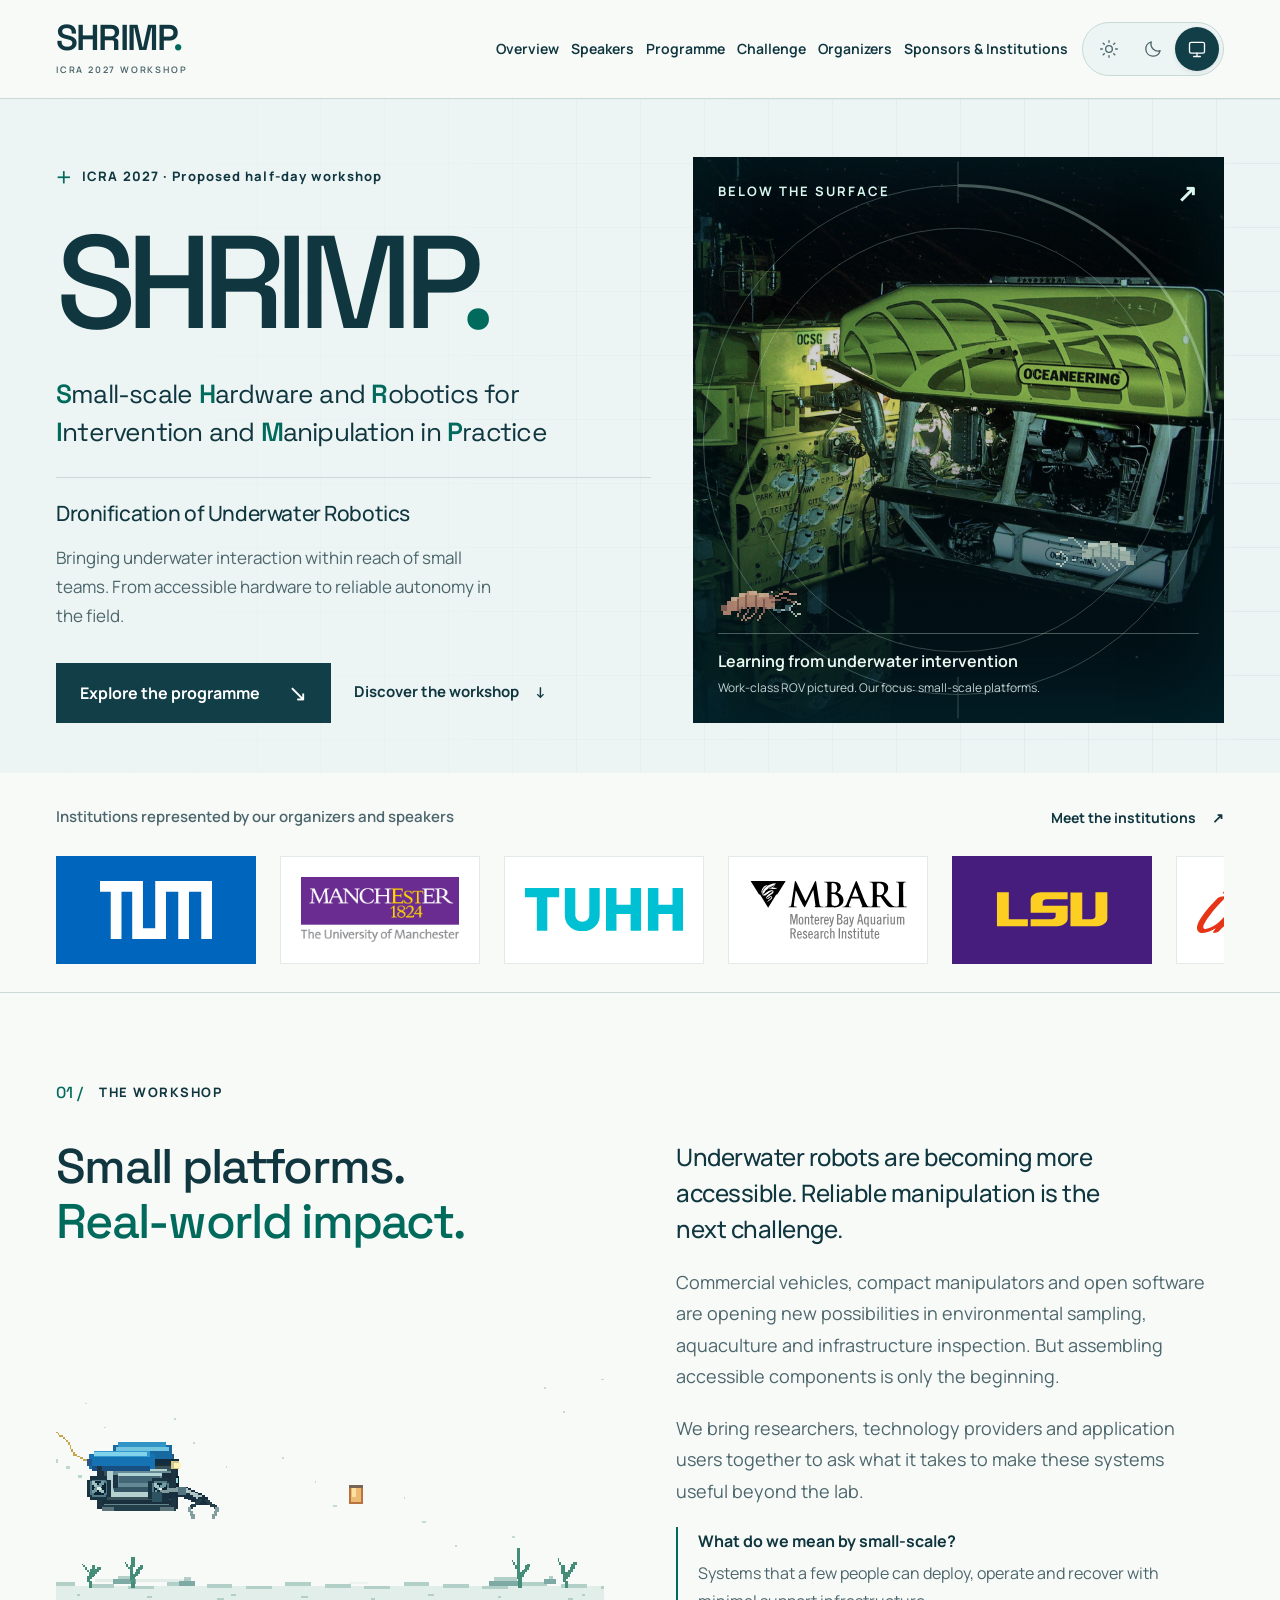
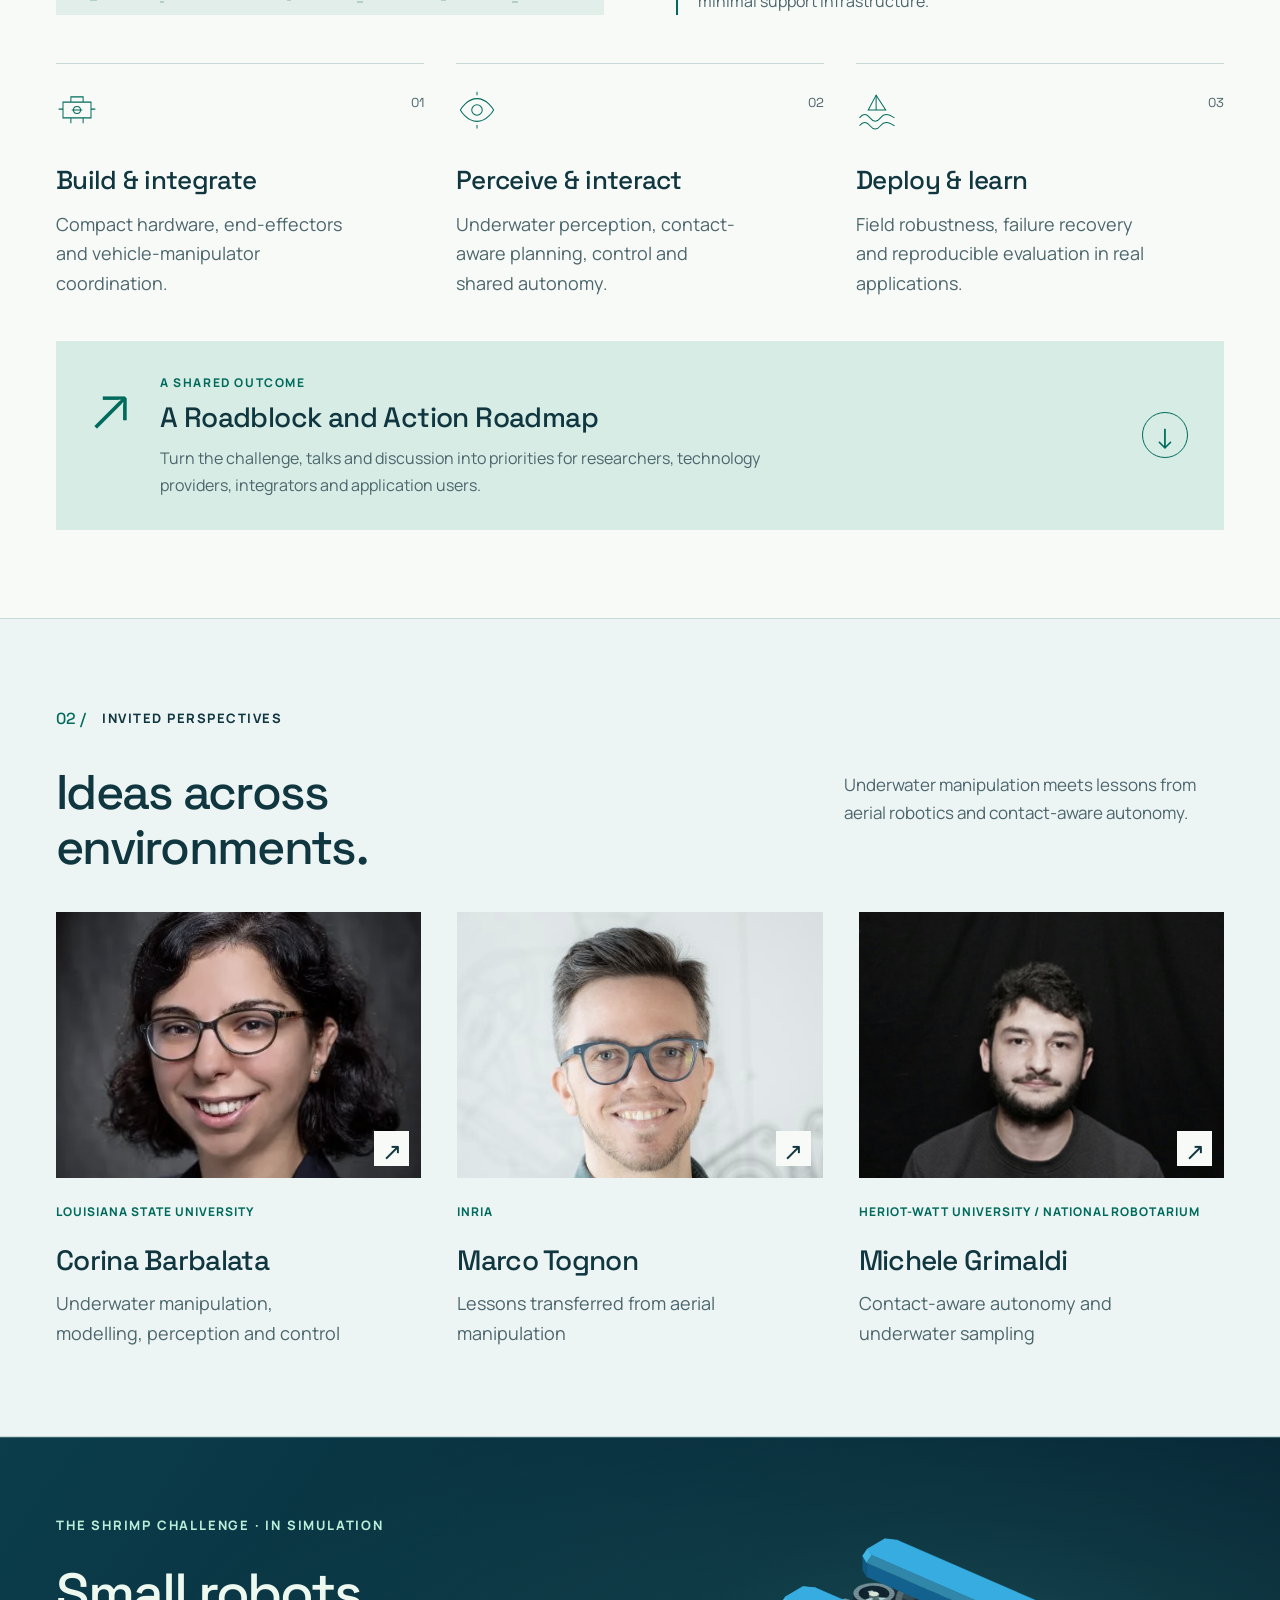
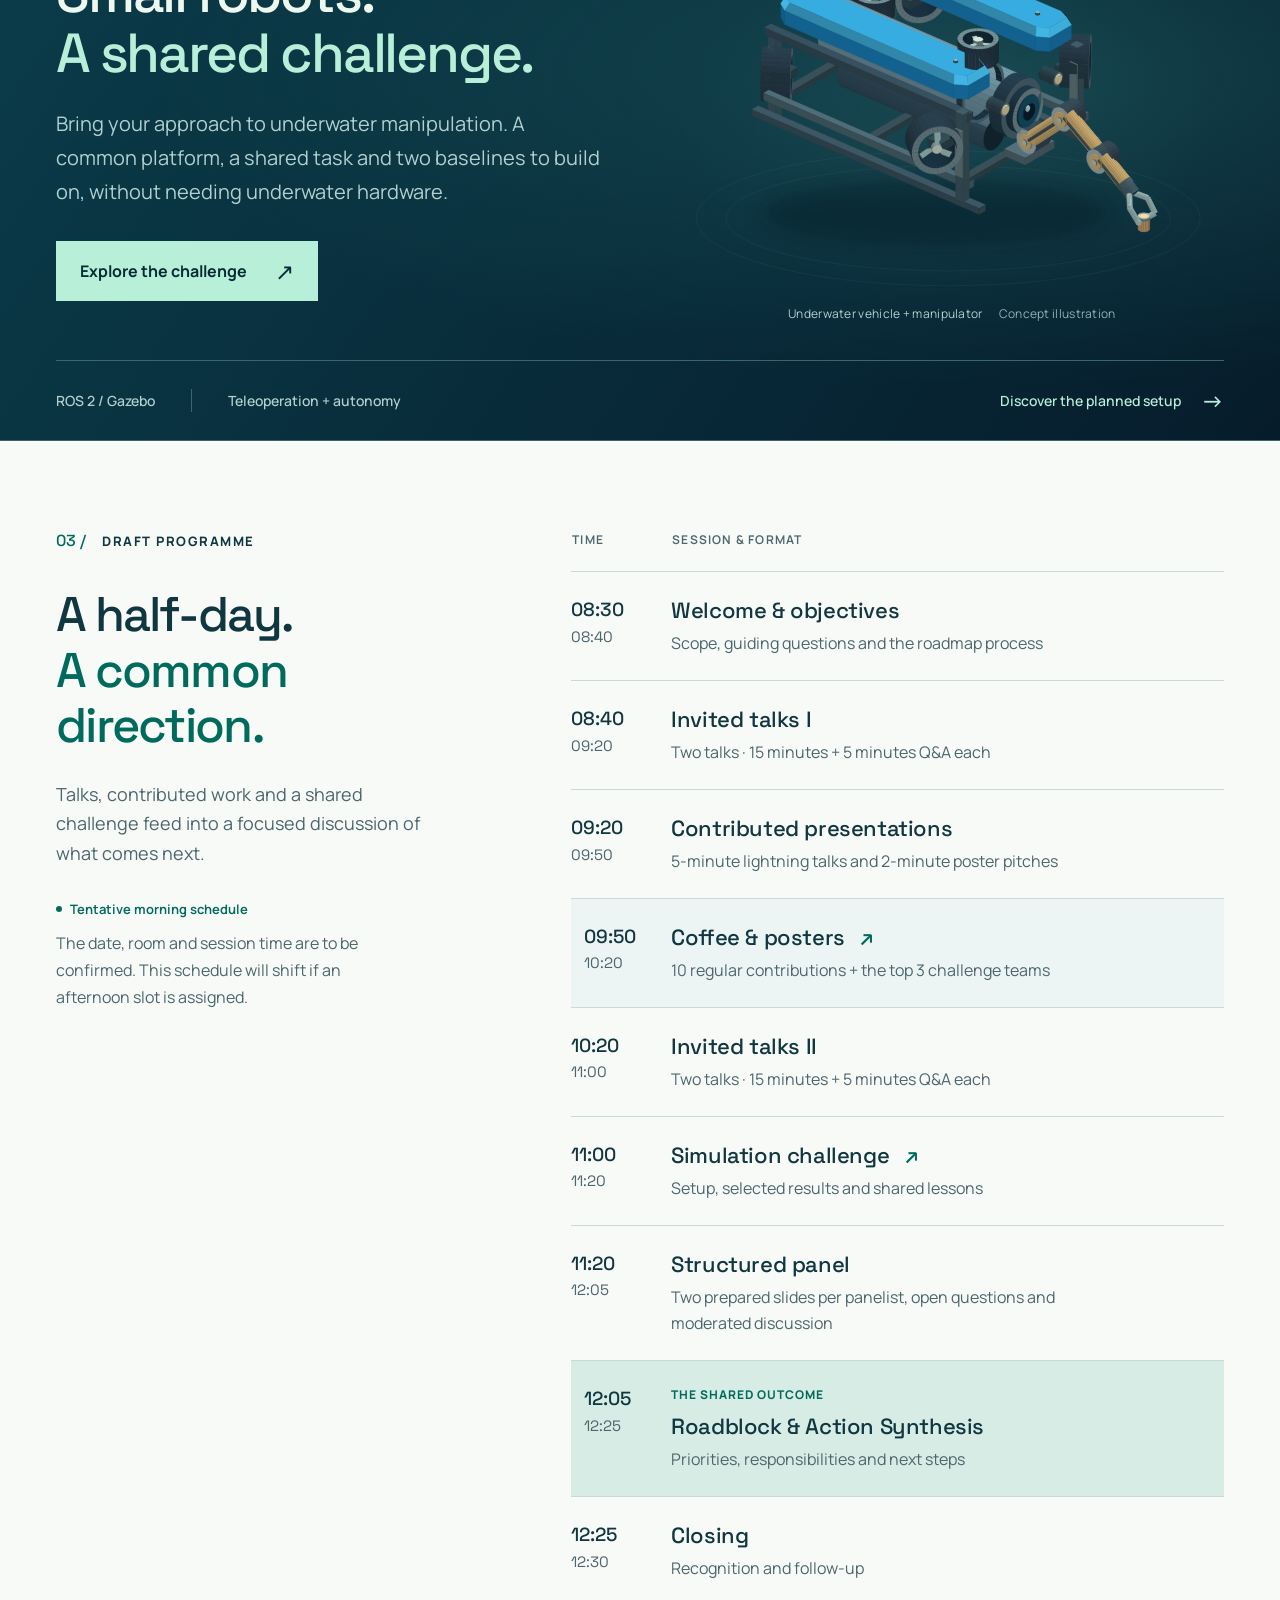
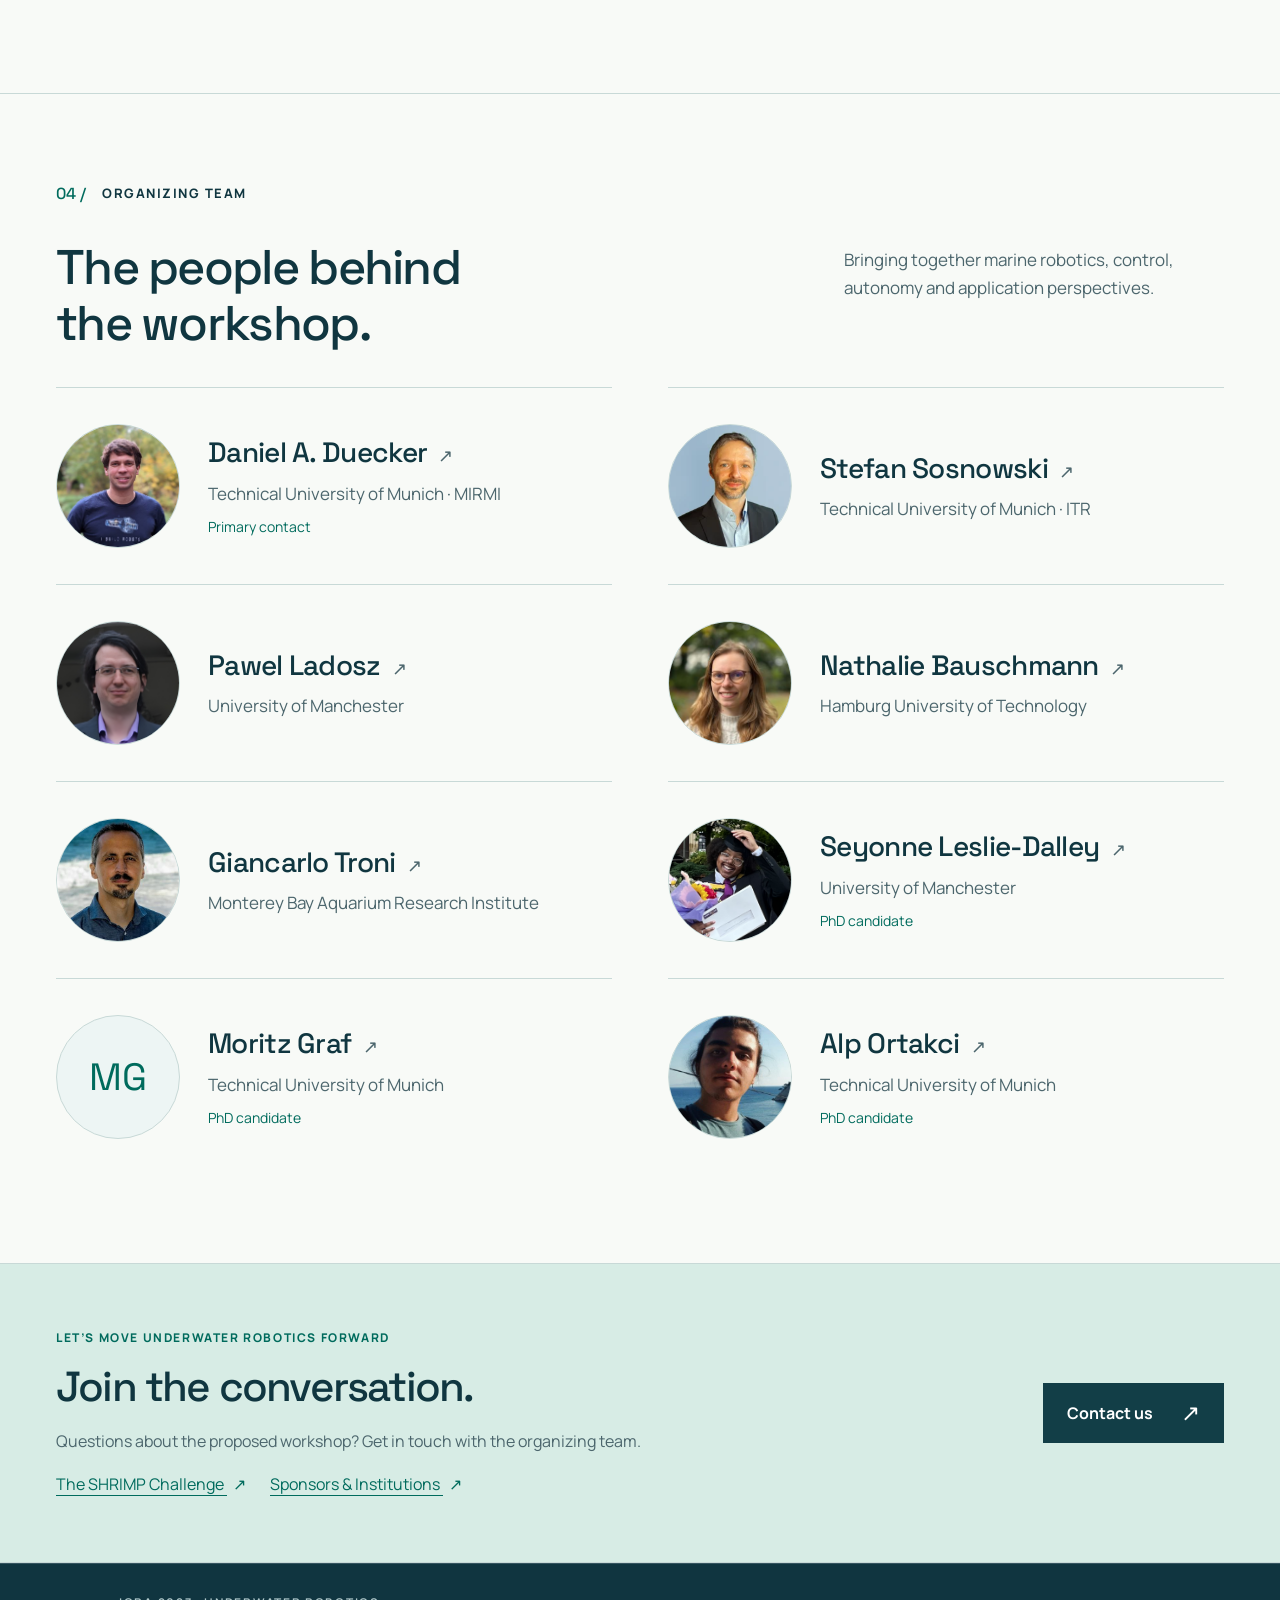
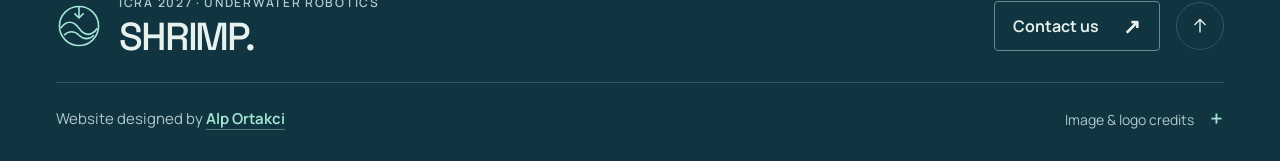
==== commit 1f4cd720: "Add sinking objects and shrimp robots and rebuild the vehicle illustration" ====
--- a/index.html
+++ b/index.html
@@ -14,7 +14,8 @@
   <script src="theme.js"></script>
   <link rel="stylesheet" href="styles.css">
   <script src="app.js" defer></script>
-  <script src="rov-animation.js?v=2" defer></script>
+  <script src="rov-animation.js?v=3" defer></script>
+  <script src="hero-shrimps.js?v=1" defer></script>
 </head>
 <body>
   <a class="skip-link" href="#main">Skip to content</a>
@@ -52,6 +53,7 @@
           <div class="hero-actions"><a class="button button-primary" href="#programme">Explore the programme <span aria-hidden="true">↘</span></a><a class="text-link" href="#overview">Discover the workshop <span aria-hidden="true">↓</span></a></div>
         </div>
         <figure class="hero-visual">
+          <canvas class="hero-shrimps" width="300" height="290" aria-hidden="true"></canvas>
           <img class="hero-image" src="assets/images/underwater-rov.jpg" width="2400" height="1800" alt="A work-class remotely operated vehicle using a manipulator on a subsea structure." fetchpriority="high">
           <div class="image-wash" aria-hidden="true"></div>
           <div class="visual-heading" aria-hidden="true"><span>BELOW THE SURFACE</span><span>↗</span></div>
@@ -111,7 +113,7 @@
           <a class="button challenge-button" href="challenge.html">Explore the challenge <span aria-hidden="true">↗</span></a>
         </div>
         <figure class="challenge-feature-visual">
-          <img src="assets/images/challenge-uvms.svg" width="800" height="650" alt="Concept illustration of an underwater vehicle with ducted thrusters and a robotic arm." loading="lazy">
+          <img src="assets/images/challenge-uvms.svg?v=2" width="800" height="600" alt="Concept illustration of a compact blue underwater vehicle with buoyancy modules, a cylindrical pressure housing, ducted thrusters and a mounted manipulator." loading="lazy">
           <figcaption>Underwater vehicle + manipulator <span>Concept illustration</span></figcaption>
         </figure>
       </div>
--- a/styles.css
+++ b/styles.css
@@ -92,6 +92,7 @@
 .hero-image{width:100%;height:100%;position:absolute;inset:0;object-fit:cover;object-position:68% 50%;filter:saturate(.55) brightness(.85)}
 .image-wash{position:absolute;inset:0;background:linear-gradient(180deg,rgba(4,38,48,.3),transparent 40%,rgba(2,24,32,.9));z-index:1}
 .hero-visual::after{content:'';position:absolute;inset:0;box-shadow:inset 0 0 70px 10px #02394355;pointer-events:none;z-index:1}
+.hero-shrimps{position:absolute;inset:0;width:100%;height:100%;z-index:4;pointer-events:none;image-rendering:pixelated;image-rendering:crisp-edges;opacity:.78}
 .visual-heading{position:absolute;top:24px;left:25px;right:25px;display:flex;justify-content:space-between;font-size:13px;font-weight:700;letter-spacing:2px;color:#d9f7ee;z-index:3}
 .visual-heading span:last-child{font-size:24px;line-height:1}
 .sonar{position:absolute;top:50%;left:50%;width:112%;transform:translate(-50%,-50%);stroke:#caeee4;stroke-width:.7;opacity:.3;z-index:2}
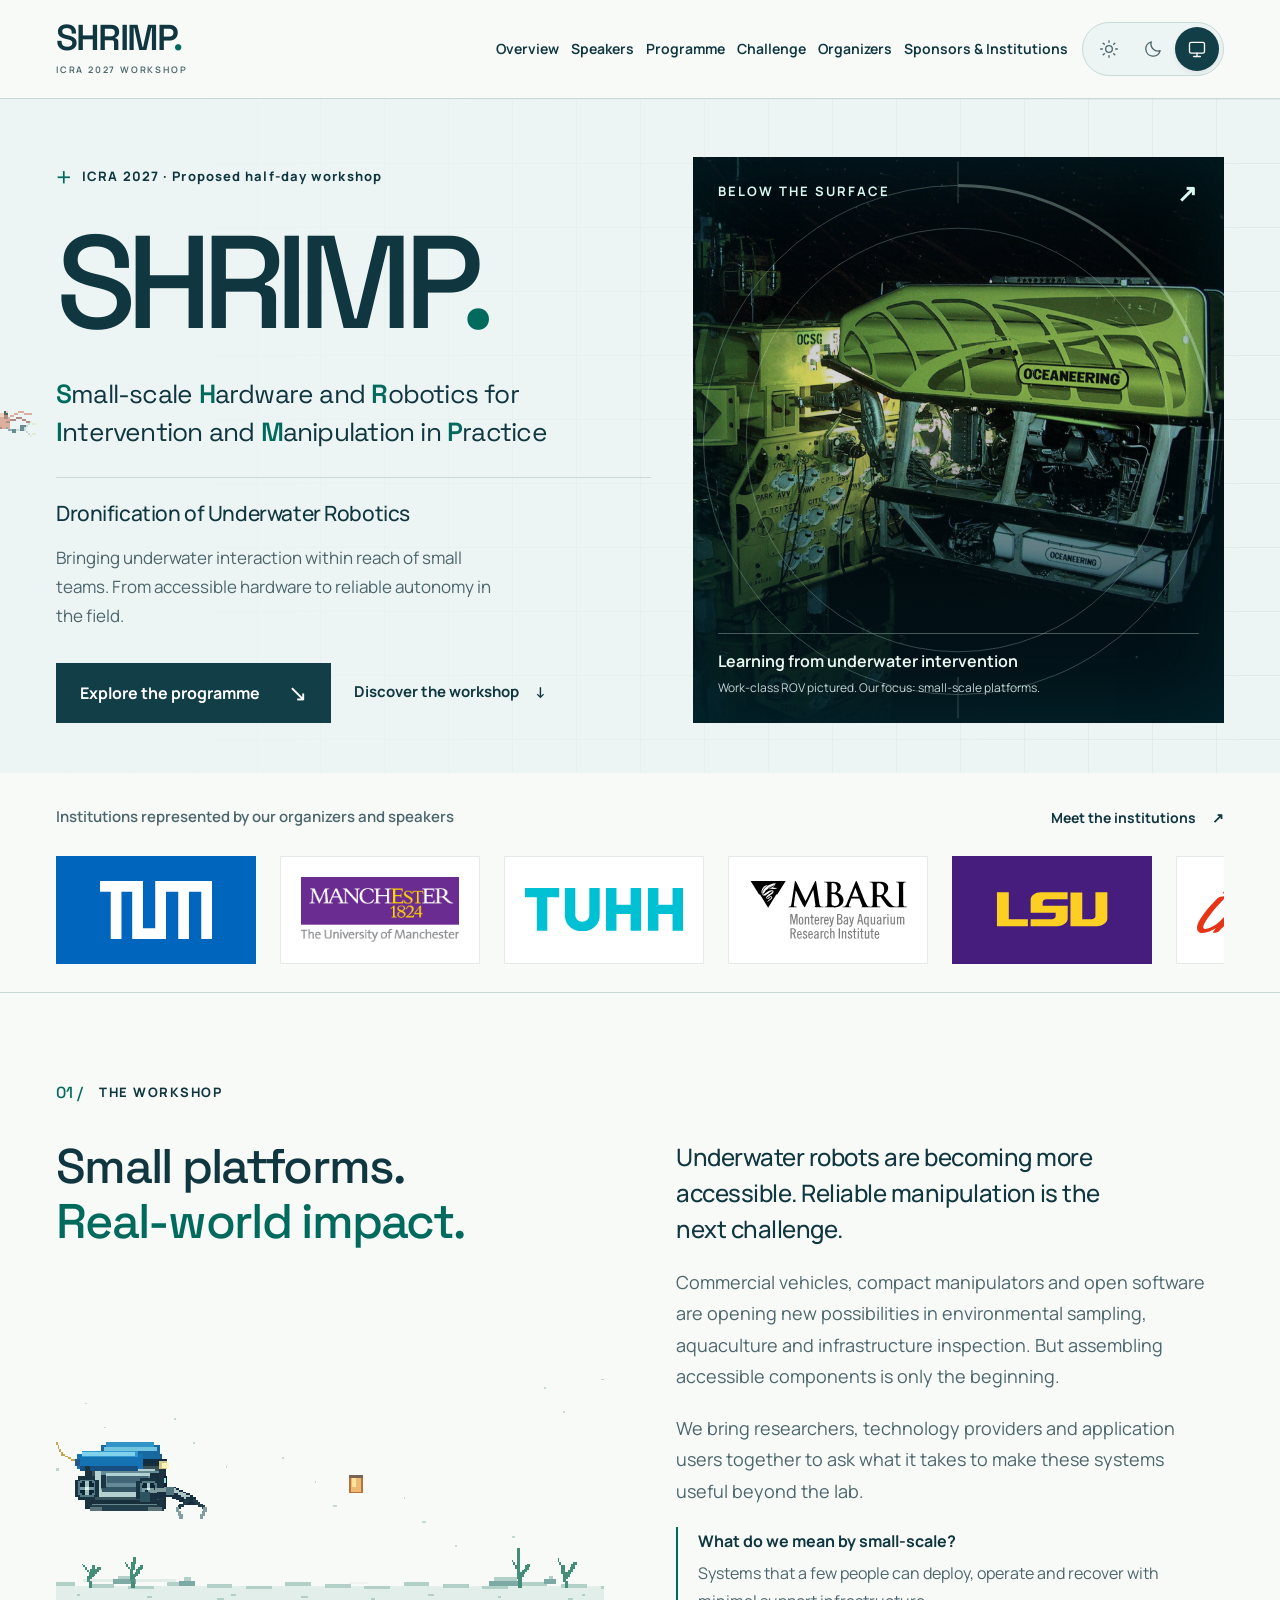
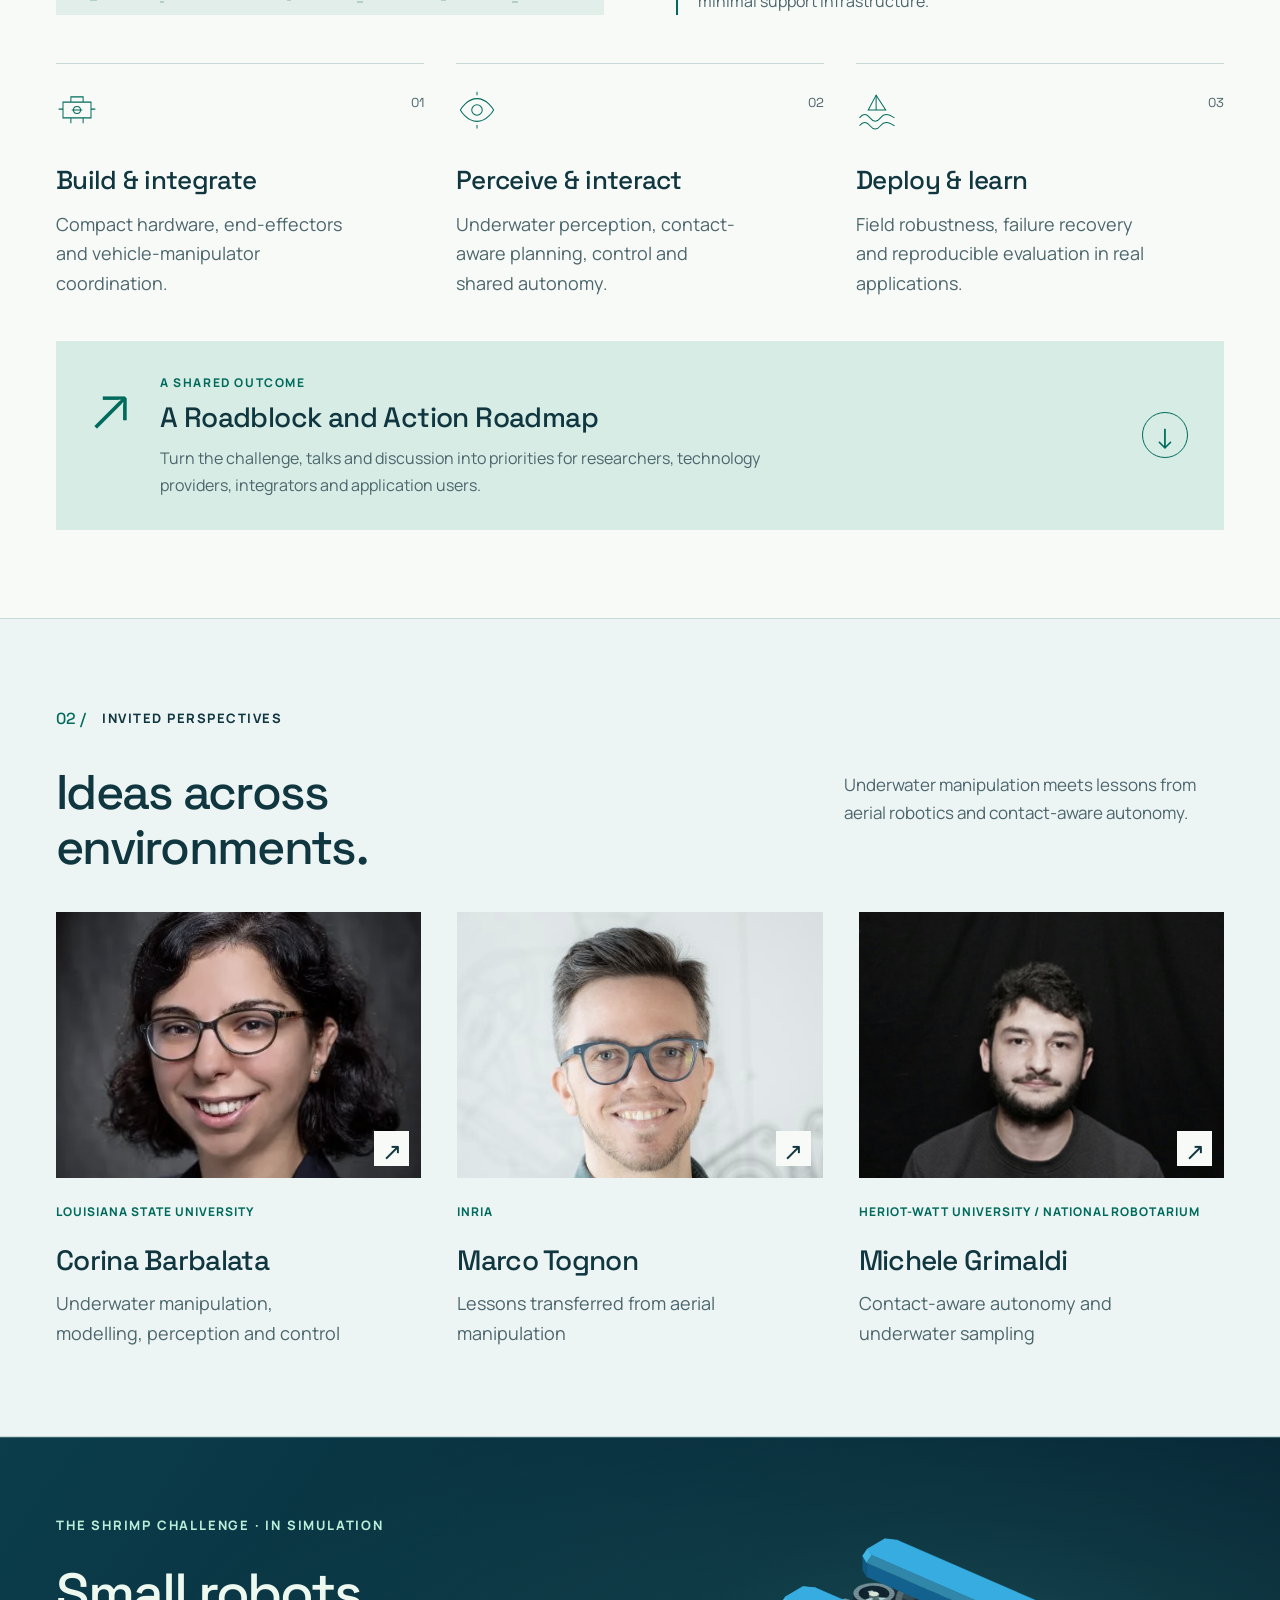
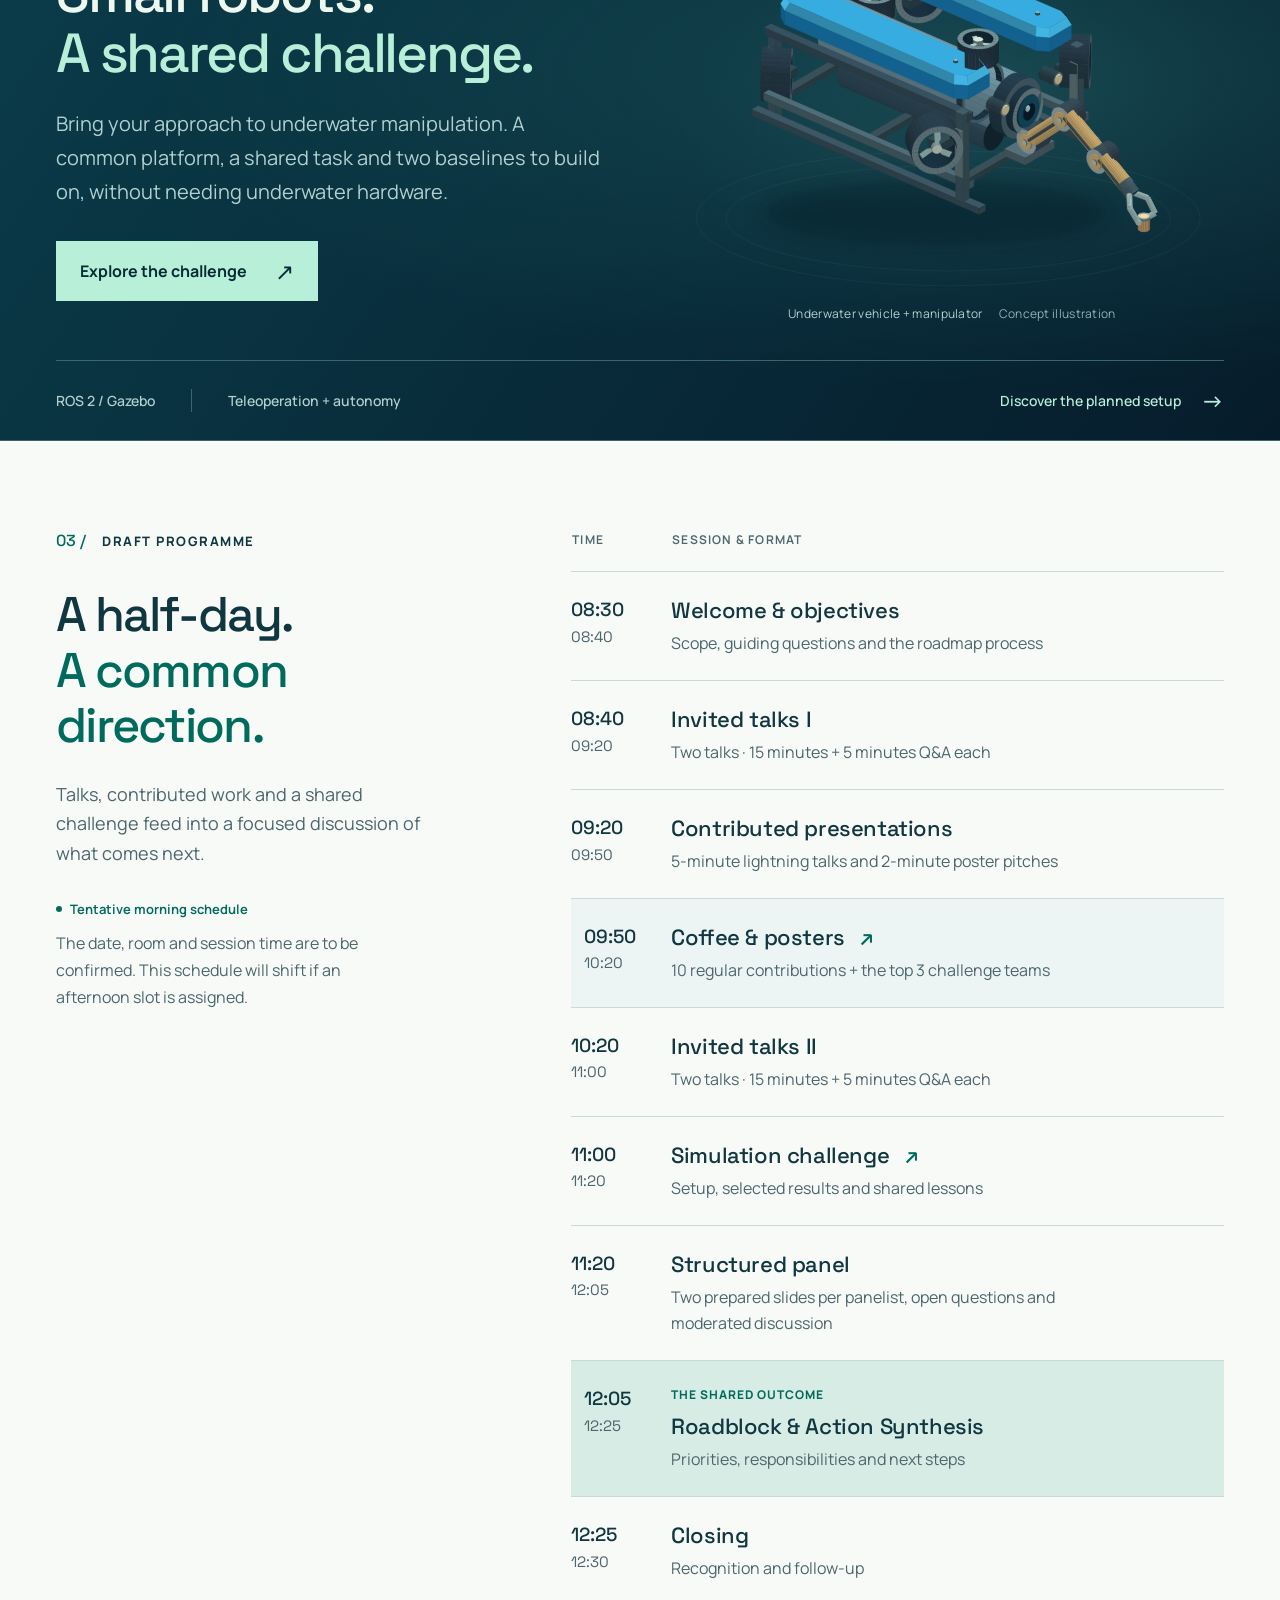
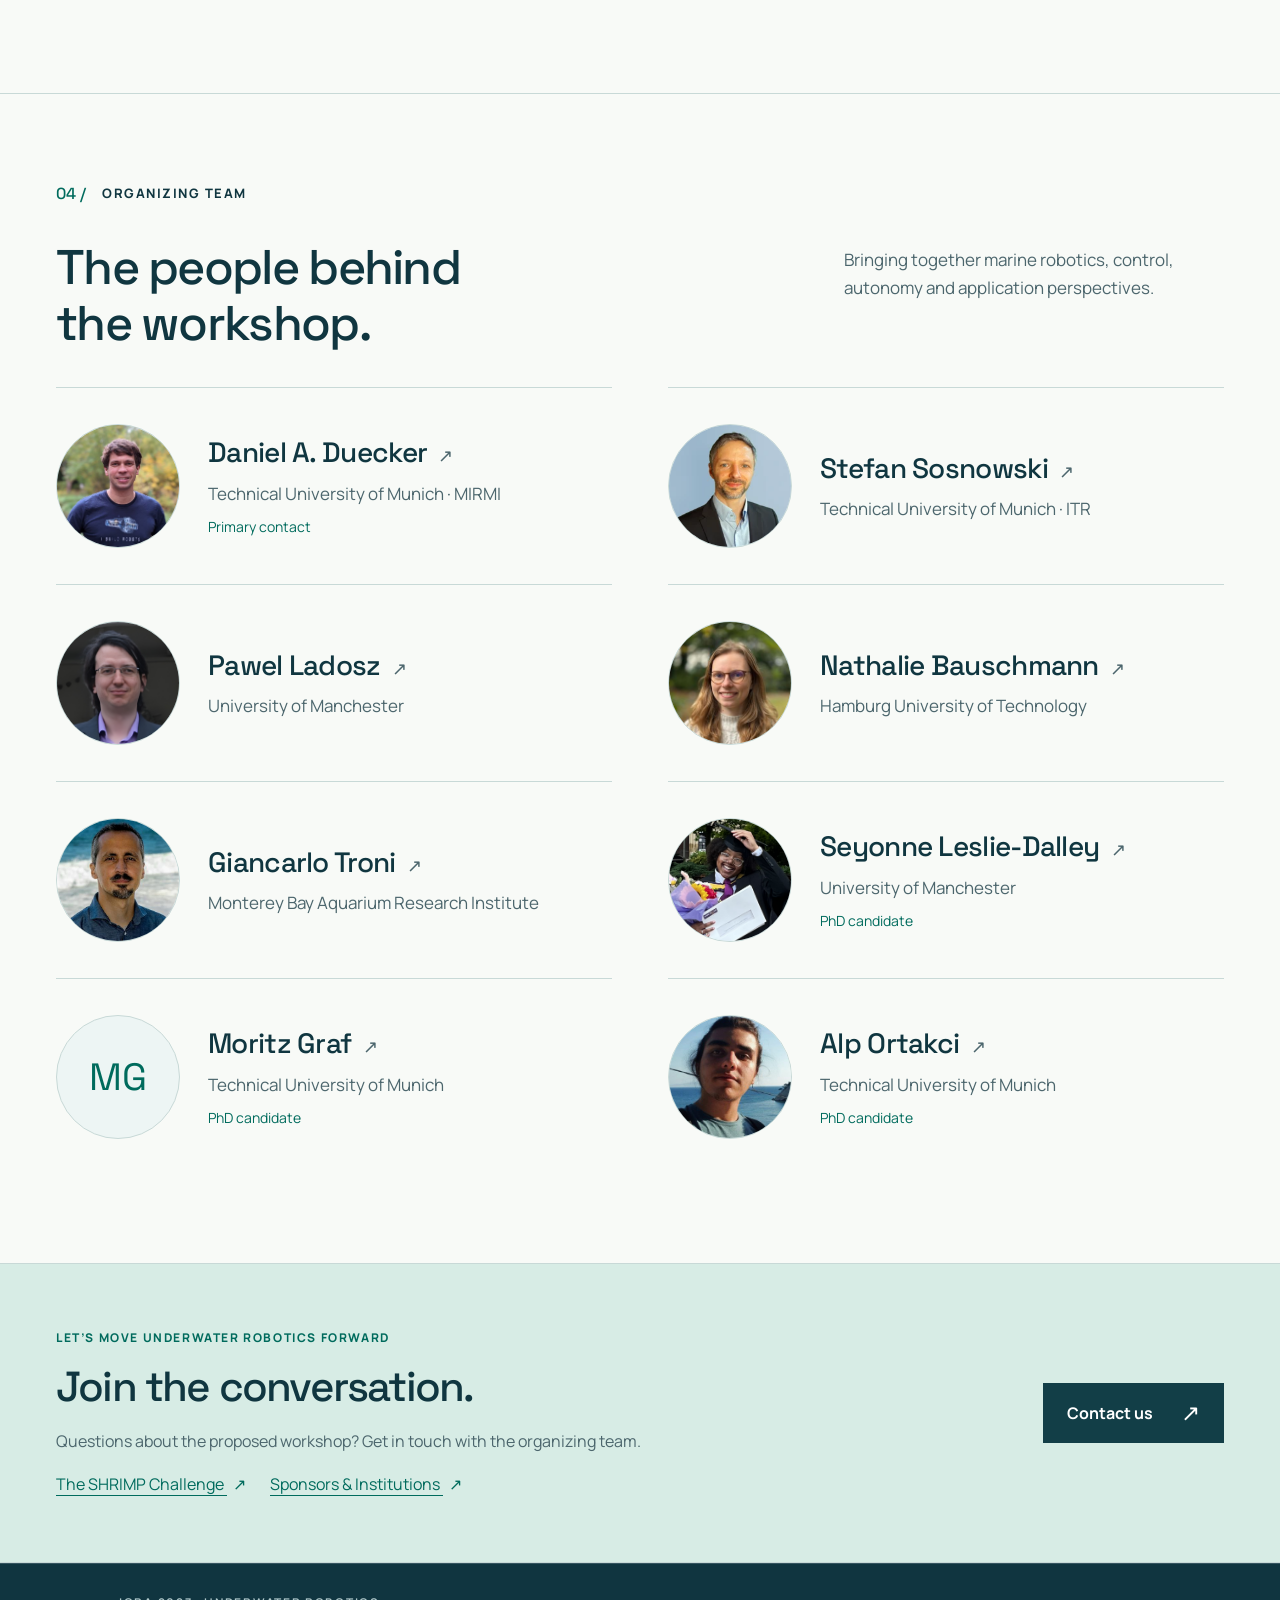
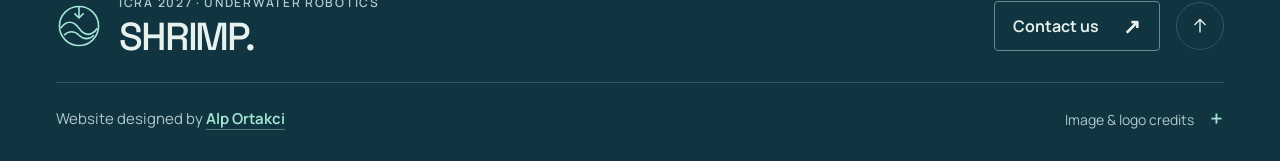
==== commit 040a28b2: "Move shrimp animations to intermittent peeks at the hero edges" ====
--- a/index.html
+++ b/index.html
@@ -15,7 +15,7 @@
   <link rel="stylesheet" href="styles.css">
   <script src="app.js" defer></script>
   <script src="rov-animation.js?v=3" defer></script>
-  <script src="hero-shrimps.js?v=1" defer></script>
+  <script src="hero-shrimps.js?v=2" defer></script>
 </head>
 <body>
   <a class="skip-link" href="#main">Skip to content</a>
@@ -43,6 +43,7 @@
   <main id="main">
     <section class="hero" id="top" aria-labelledby="hero-title">
       <div class="hero-waves" aria-hidden="true"></div>
+      <canvas class="hero-shrimps" width="720" height="340" aria-hidden="true"></canvas>
       <div class="container hero-grid">
         <div class="hero-copy">
           <p class="eyebrow"><span class="small-cross" aria-hidden="true">+</span> ICRA 2027 · Proposed half-day workshop</p>
@@ -53,7 +54,6 @@
           <div class="hero-actions"><a class="button button-primary" href="#programme">Explore the programme <span aria-hidden="true">↘</span></a><a class="text-link" href="#overview">Discover the workshop <span aria-hidden="true">↓</span></a></div>
         </div>
         <figure class="hero-visual">
-          <canvas class="hero-shrimps" width="300" height="290" aria-hidden="true"></canvas>
           <img class="hero-image" src="assets/images/underwater-rov.jpg" width="2400" height="1800" alt="A work-class remotely operated vehicle using a manipulator on a subsea structure." fetchpriority="high">
           <div class="image-wash" aria-hidden="true"></div>
           <div class="visual-heading" aria-hidden="true"><span>BELOW THE SURFACE</span><span>↗</span></div>
--- a/styles.css
+++ b/styles.css
@@ -72,7 +72,7 @@
 
 .hero{position:relative;background:var(--surface);overflow:hidden}
 .hero-waves{position:absolute;inset:0;pointer-events:none;background-image:linear-gradient(var(--grid) 1px,transparent 1px),linear-gradient(90deg,var(--grid) 1px,transparent 1px);background-size:64px 64px;mask-image:linear-gradient(90deg,transparent,black)}
-.hero-grid{position:relative;display:grid;grid-template-columns:1.12fr 1fr;gap:42px;padding-top:58px;padding-bottom:50px;align-items:stretch}
+.hero-grid{position:relative;z-index:2;display:grid;grid-template-columns:1.12fr 1fr;gap:42px;padding-top:58px;padding-bottom:50px;align-items:stretch}
 .hero-copy{z-index:2;padding-top:6px}
 .hero-copy .eyebrow{font-size:13px;letter-spacing:1.1px;display:flex;gap:9px;align-items:center;margin-bottom:32px}
 .small-cross{font-size:27px;line-height:1;color:var(--accent);font-weight:400}
@@ -92,7 +92,7 @@
 .hero-image{width:100%;height:100%;position:absolute;inset:0;object-fit:cover;object-position:68% 50%;filter:saturate(.55) brightness(.85)}
 .image-wash{position:absolute;inset:0;background:linear-gradient(180deg,rgba(4,38,48,.3),transparent 40%,rgba(2,24,32,.9));z-index:1}
 .hero-visual::after{content:'';position:absolute;inset:0;box-shadow:inset 0 0 70px 10px #02394355;pointer-events:none;z-index:1}
-.hero-shrimps{position:absolute;inset:0;width:100%;height:100%;z-index:4;pointer-events:none;image-rendering:pixelated;image-rendering:crisp-edges;opacity:.78}
+.hero-shrimps{position:absolute;inset:0;width:100%;height:100%;z-index:1;pointer-events:none;image-rendering:pixelated;image-rendering:crisp-edges;opacity:.78}
 .visual-heading{position:absolute;top:24px;left:25px;right:25px;display:flex;justify-content:space-between;font-size:13px;font-weight:700;letter-spacing:2px;color:#d9f7ee;z-index:3}
 .visual-heading span:last-child{font-size:24px;line-height:1}
 .sonar{position:absolute;top:50%;left:50%;width:112%;transform:translate(-50%,-50%);stroke:#caeee4;stroke-width:.7;opacity:.3;z-index:2}
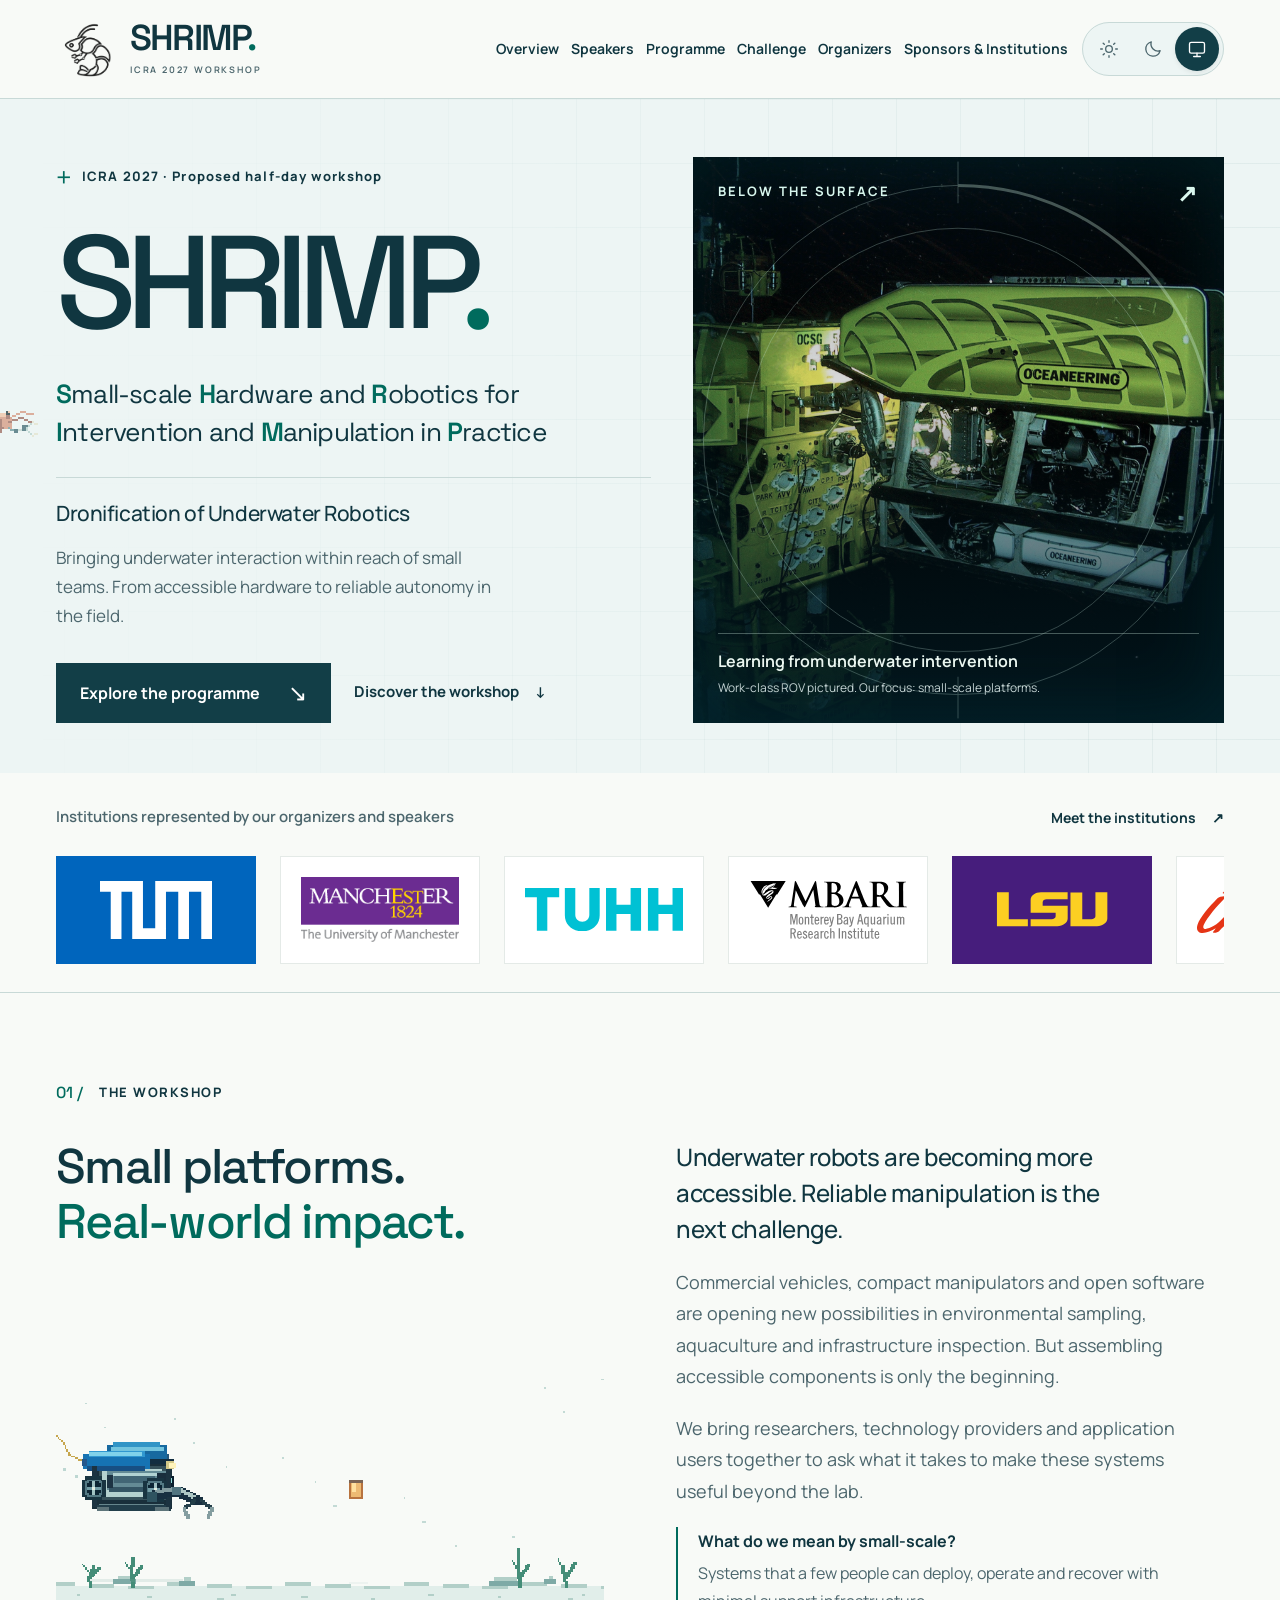
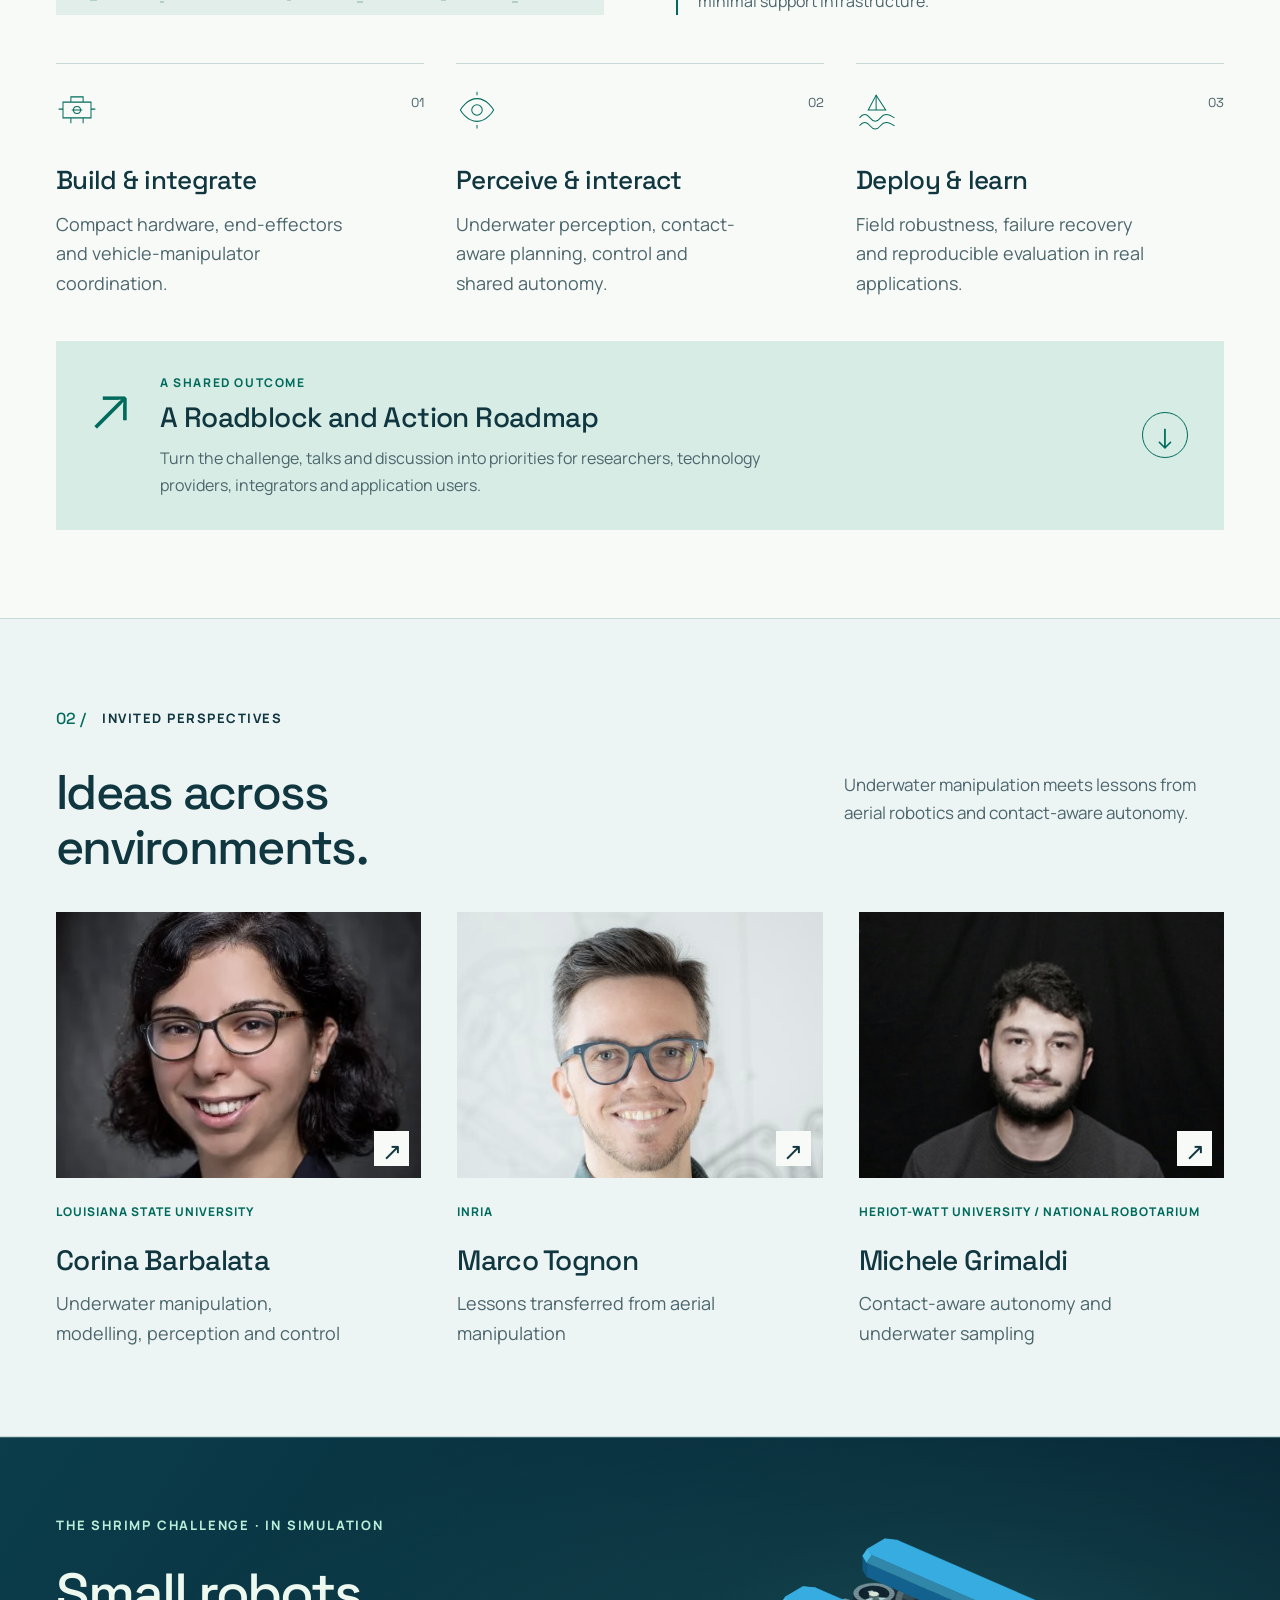
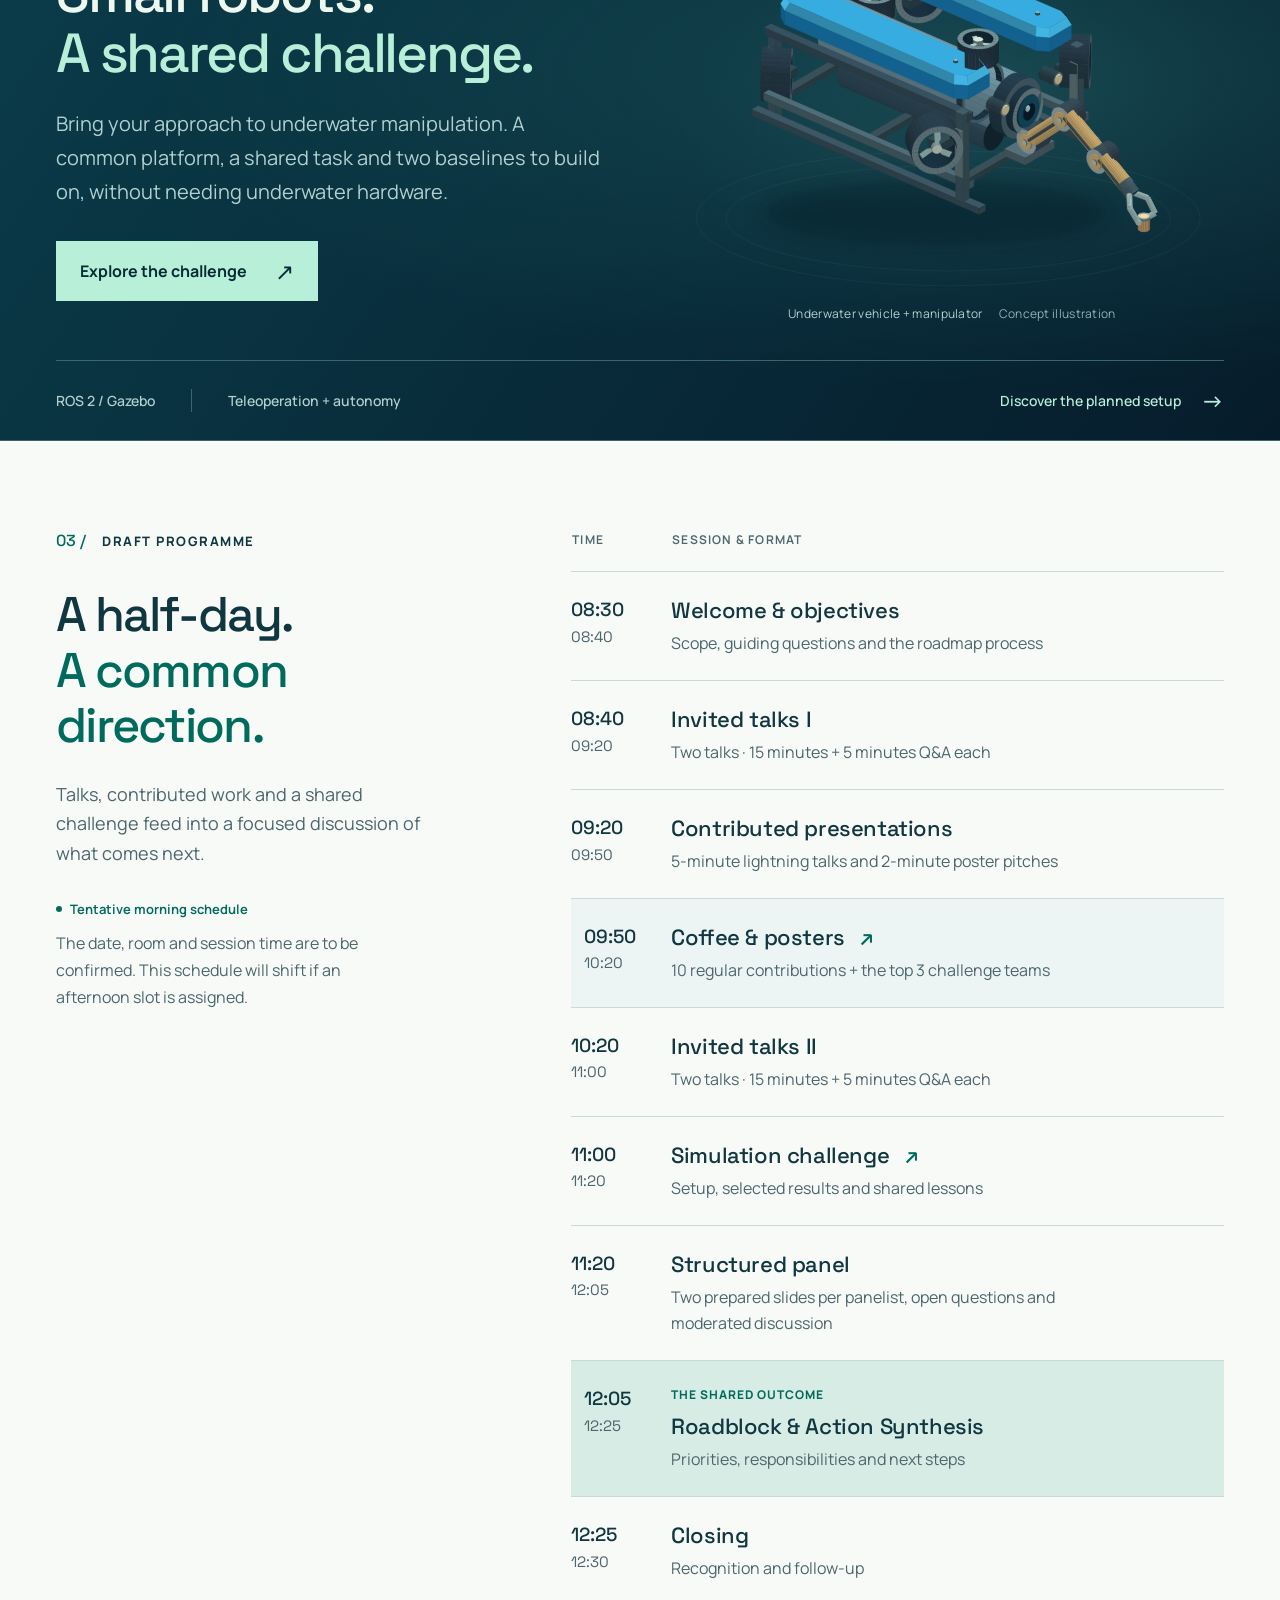
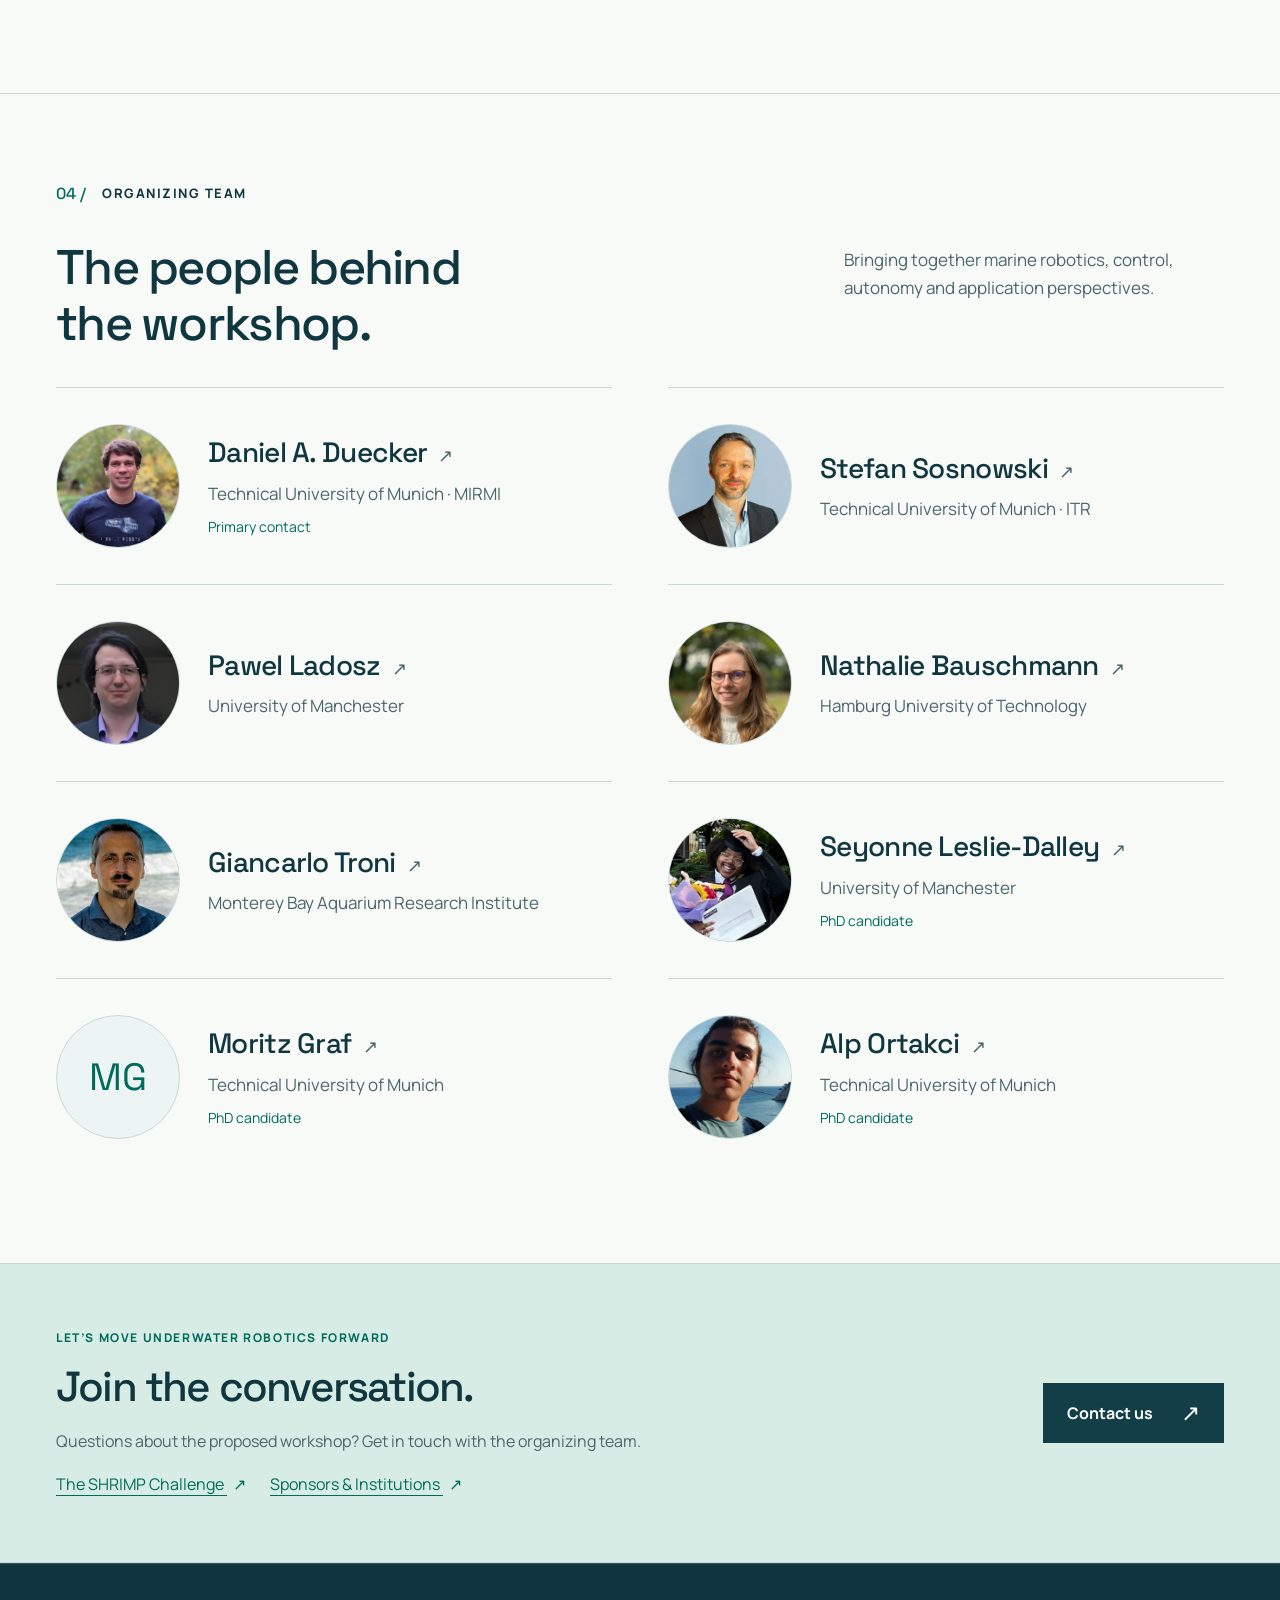
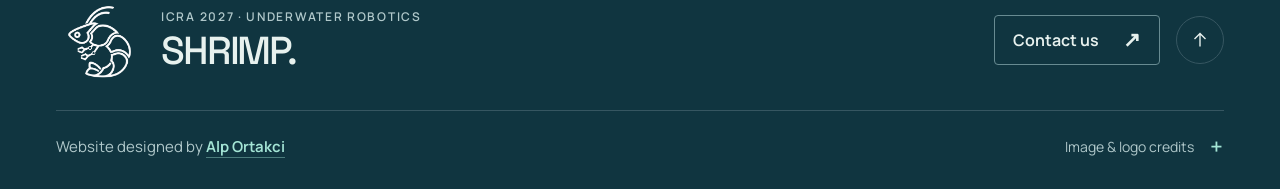
==== commit 8220f0a5: "Publish to the SHRIMP address and add the workshop logo" ====
--- a/index.html
+++ b/index.html
@@ -22,6 +22,7 @@
   <header class="site-header">
     <div class="container header-inner">
       <a class="brand" href="#top" aria-label="SHRIMP workshop, back to top">
+        <img class="brand-icon" src="assets/logos/shrimp.png" alt="" width="1254" height="1254" decoding="async">
         <span class="brand-wordmark">SHRIMP<span>.</span><small>ICRA 2027 WORKSHOP</small></span>
       </a>
       <nav class="main-nav" aria-label="Main navigation" id="main-nav">
@@ -159,7 +160,7 @@
     <div class="container footer-shell">
       <div class="footer-topline">
         <a class="footer-identity" href="#top" aria-label="SHRIMP, ICRA 2027 workshop home">
-          <svg viewBox="0 0 40 40" fill="none" aria-hidden="true"><circle cx="20" cy="20" r="17"/><path d="M4 22c5-7 11-7 16 0s11 7 16 0M7 28c4-4 9-4 13 0s9 4 13 0M20 3v10m-4-4 4 4 4-4"/></svg>
+          <img class="footer-logo" src="assets/logos/shrimp.png" alt="" width="1254" height="1254" decoding="async">
           <span><span class="footer-eyebrow">ICRA 2027 · UNDERWATER ROBOTICS</span><strong>SHRIMP.</strong></span>
         </a>
         <div class="footer-actions">
--- a/styles.css
+++ b/styles.css
@@ -582,6 +582,9 @@
 
 /* SHRIMP identity and the pixel intervention scenes. */
 .brand-wordmark{display:block;font:600 36px/.95 'Space Grotesk',sans-serif;letter-spacing:-1.8px}
+.brand-icon{display:block;width:64px;height:64px;object-fit:contain;flex:none;filter:brightness(0);opacity:.88}
+:root[data-theme="dark"] .brand-icon{filter:none;opacity:1}
+.footer-logo{display:block;width:88px;height:88px;object-fit:contain;flex:none}
 .brand-wordmark>span{color:var(--accent)}
 .brand-wordmark>small{display:block;font:650 9px/1.5 Manrope,sans-serif;letter-spacing:1.8px;color:var(--muted);margin-top:8px}
 .hero .shrimp-title{font-size:clamp(78px,10.3vw,150px);line-height:.92;letter-spacing:-.075em;margin:8px 0 32px}
@@ -660,6 +663,7 @@
 }
 @media(max-width:700px){
   .brand-wordmark{font-size:29px;letter-spacing:-1.6px}.brand-wordmark>small{font-size:8px;letter-spacing:1.1px;margin-top:6px}
+  .brand-icon{width:46px;height:46px}.footer-logo{width:72px;height:72px}
   .hero .shrimp-title{font-size:clamp(72px,24vw,142px);margin:4px 0 27px;letter-spacing:-.075em}
   .hero-expansion{font-size:25px;line-height:1.4;max-width:36ch}.hero .hero-subtitle{font-size:21px;margin-top:24px;padding-top:20px}
   .hero .hero-intro{font-size:17px}.overview-rov{margin-top:20px;padding-top:0}.overview-grid{gap:32px}
@@ -686,4 +690,8 @@
 @media print{.rov-scene,.challenge-playground{display:none!important}.challenge-title-row,.challenge-brief-heading{display:block}.challenge-deck{margin-top:24px}.challenge-invite{display:none}.hero .shrimp-title{font-size:60pt}.hero-expansion{font-size:18pt}.challenge-title-row h1{font-size:36pt}}
 
 @media(prefers-reduced-motion:reduce){html{scroll-behavior:auto}*,*::before,*::after{transition:none!important}*:not(.logo-track),*::before,*::after{animation:none!important}}
+@media(max-width:360px){
+  .brand{gap:4px}.brand-icon{width:36px;height:36px}.brand-wordmark{font-size:21px}.brand-wordmark>small{display:none}
+  .theme-control{grid-template-columns:repeat(3,38px);padding:2px}.theme-option{width:38px}.theme-control::before{width:38px;top:2px;left:2px}
+}
 @media print{.site-header,.review-banner,.hero-visual,.hero-actions,.theme-control,.hero-waves,.scroll-link,.credits,.contact-section,.site-footer{display:none!important}body{background:#fff!important;color:#173640!important;font-size:11pt}.container{width:100%}.hero-grid,.overview-grid,.programme-grid{display:block}.hero,.speakers{background:none}.section{padding:25px 0}.programme-intro{position:static}.hero-copy{padding:0}h1{font-size:36pt}h2{font-size:25pt}.hero-meta{padding:15px 0}.speaker-grid{gap:20px}.speaker-portrait{max-width:150px}.schedule tr,.organizer,.speaker{break-inside:avoid}.programme-intro .small-note{max-width:none}.theme-grid{margin-top:25px}.schedule{margin-top:25px}.organizer-grid{column-gap:30px}.outcome{padding:20px}}
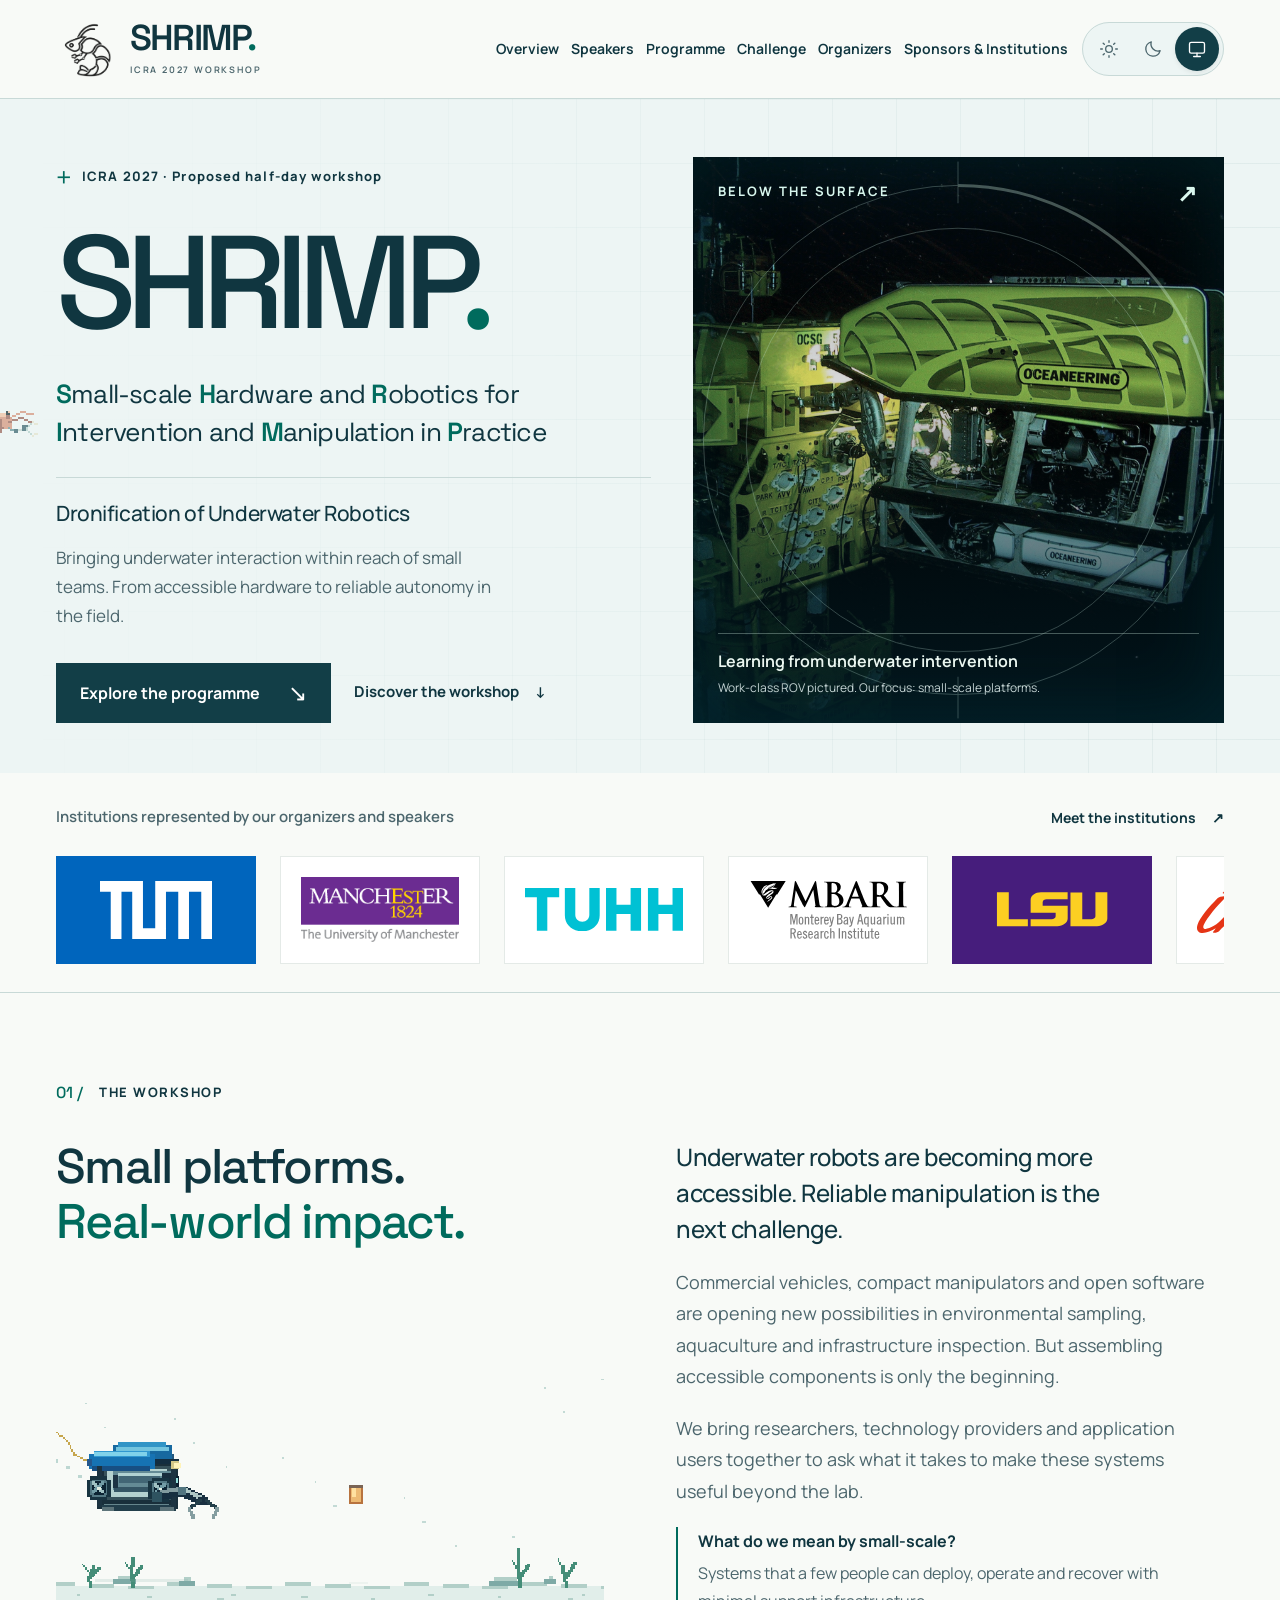
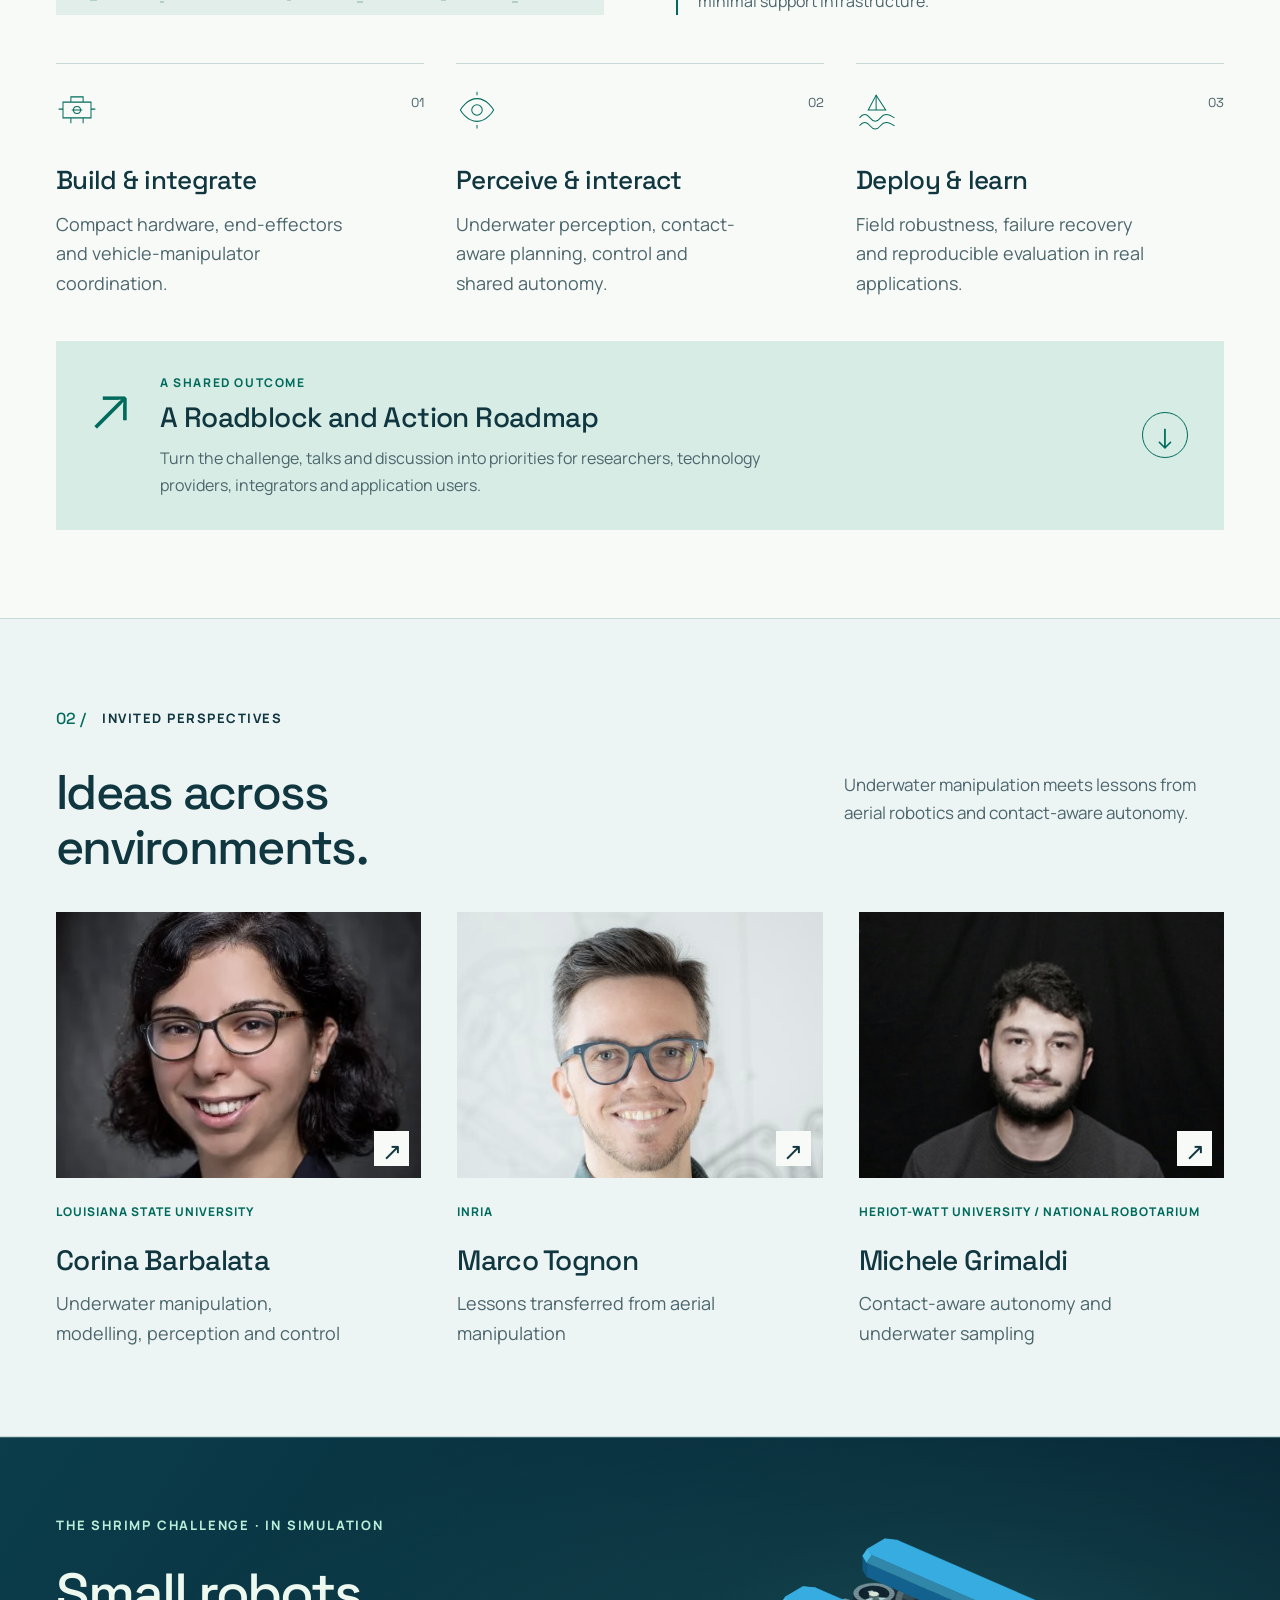
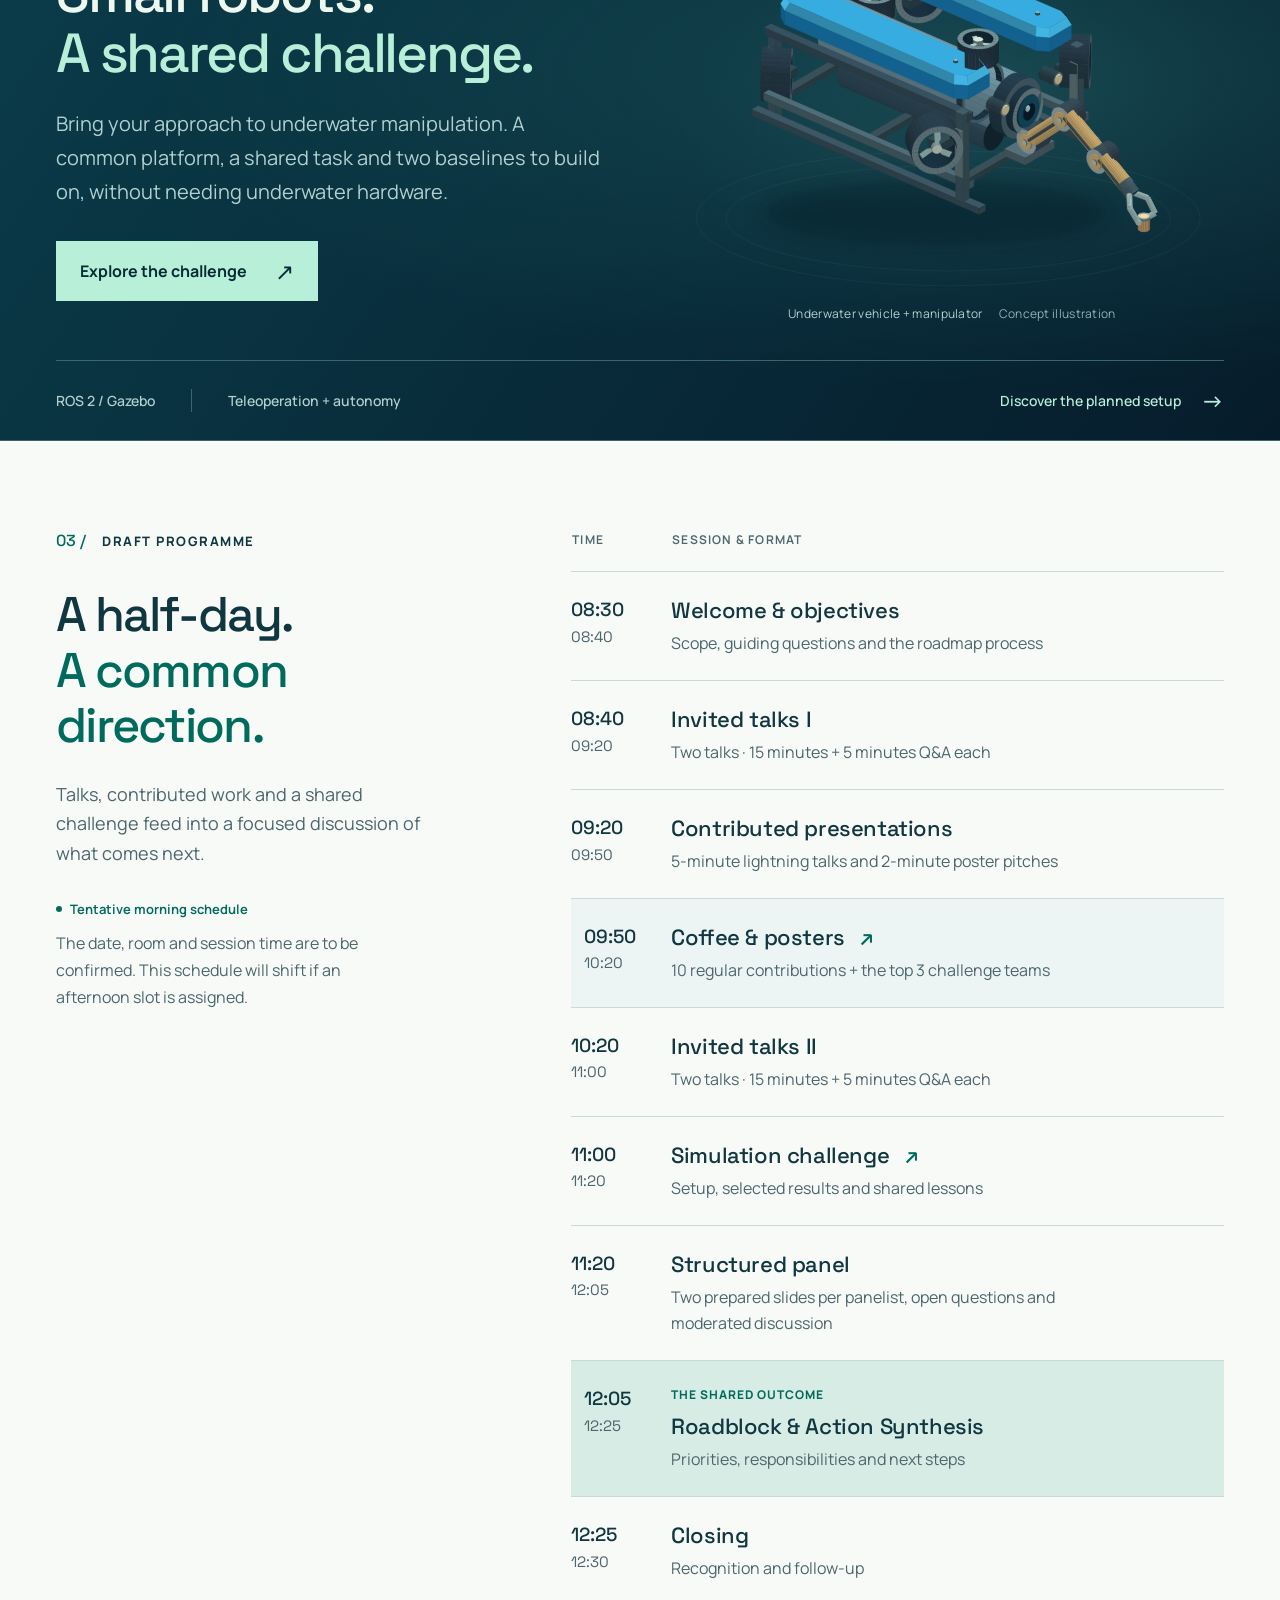
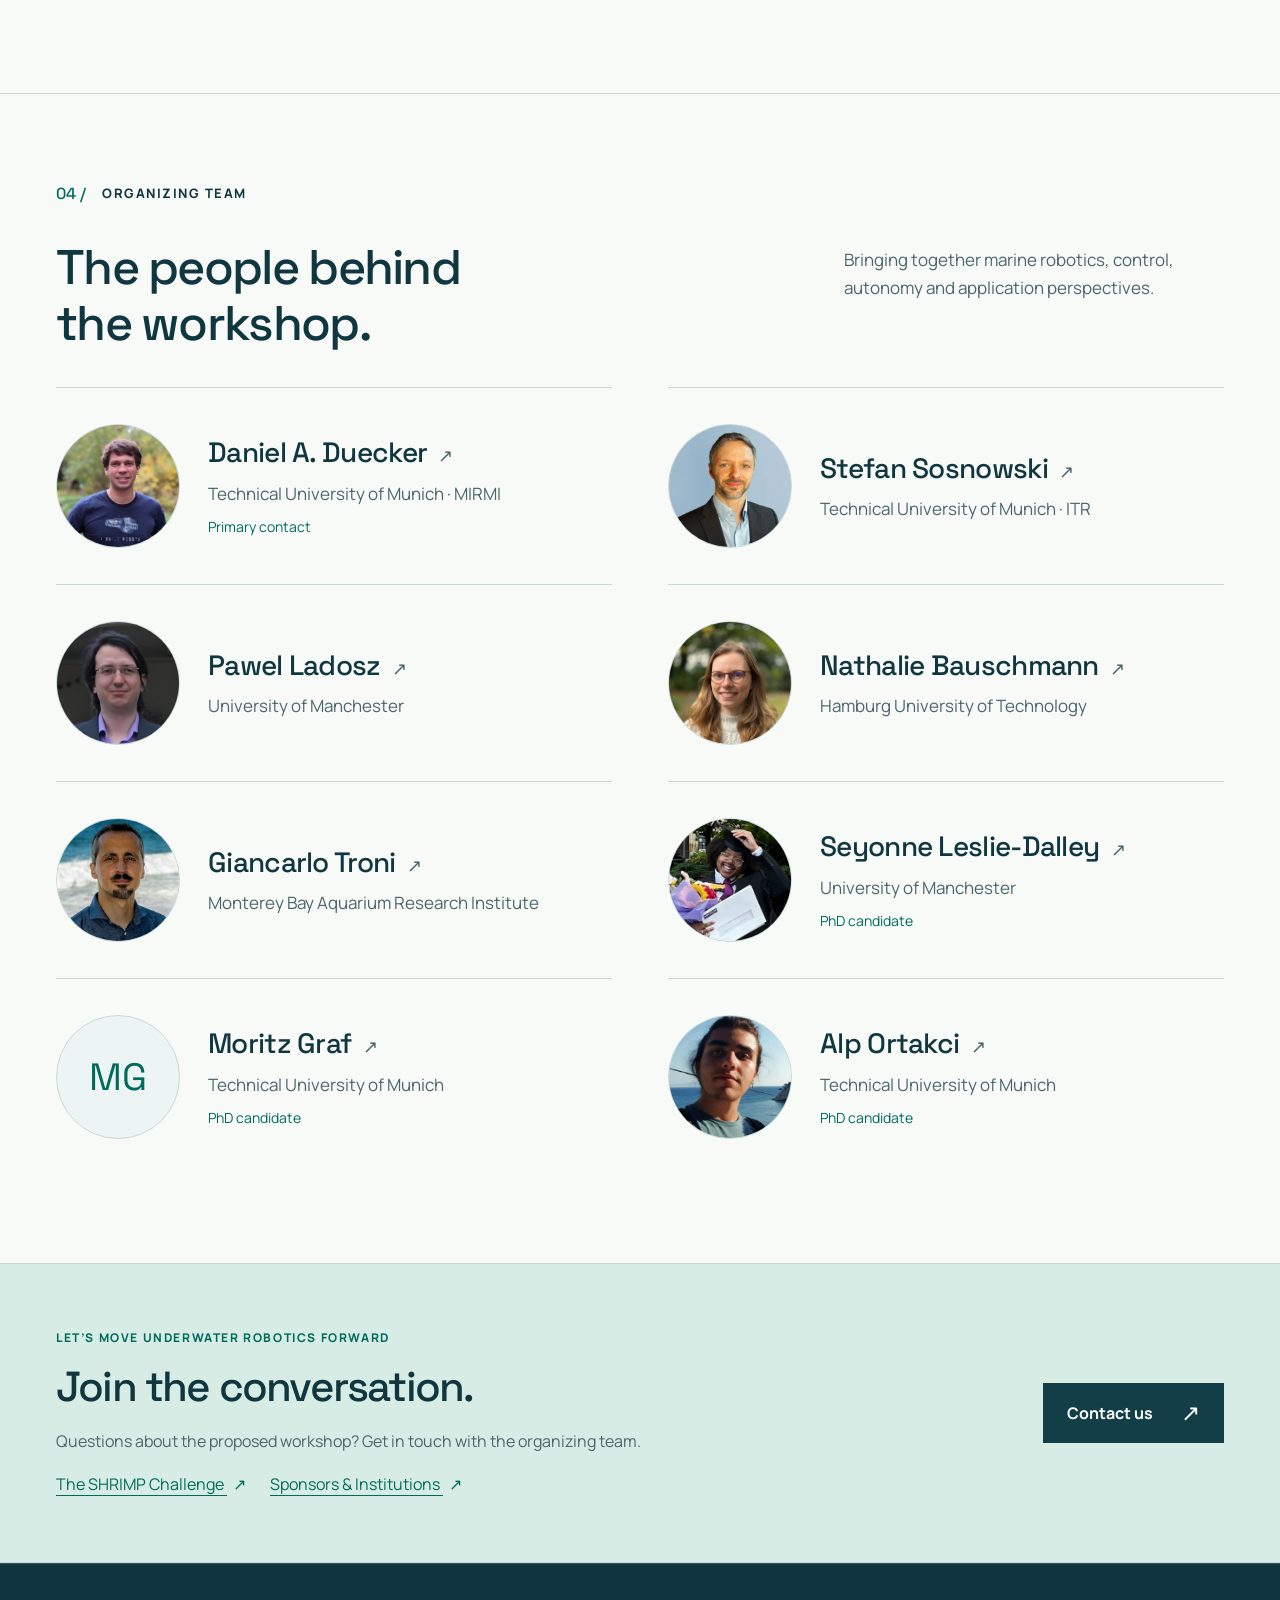
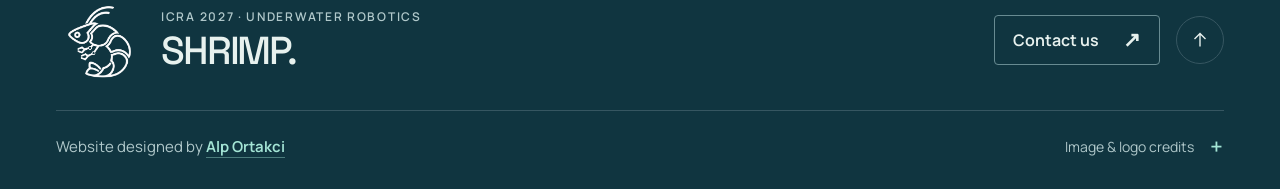
==== commit 98a80ff0: "Add branded sharing previews for workshop links" ====
--- a/index.html
+++ b/index.html
@@ -8,6 +8,22 @@
   <meta name="robots" content="noindex, nofollow">
   <meta name="description" content="SHRIMP: Small-scale Hardware and Robotics for Intervention and Manipulation in Practice. A proposed ICRA 2027 workshop. Explore the draft programme, invited speakers and organizing team.">
   <title>SHRIMP | ICRA 2027 Underwater Robotics Workshop</title>
+  <link rel="canonical" href="https://shrimp-workshop.github.io/">
+  <meta property="og:type" content="website">
+  <meta property="og:site_name" content="SHRIMP | ICRA 2027">
+  <meta property="og:title" content="SHRIMP | ICRA 2027">
+  <meta property="og:description" content="SHRIMP: Small-scale Hardware and Robotics for Intervention and Manipulation in Practice. A proposed ICRA 2027 workshop. Explore the draft programme, invited speakers and organizing team.">
+  <meta property="og:url" content="https://shrimp-workshop.github.io/">
+  <meta property="og:image" content="https://shrimp-workshop.github.io/assets/images/shrimp-preview.png">
+  <meta property="og:image:type" content="image/png">
+  <meta property="og:image:width" content="1200">
+  <meta property="og:image:height" content="630">
+  <meta property="og:image:alt" content="SHRIMP robotic shrimp logo and workshop title on a dark ocean background. ICRA 2027 underwater robotics.">
+  <meta name="twitter:card" content="summary_large_image">
+  <meta name="twitter:title" content="SHRIMP | ICRA 2027">
+  <meta name="twitter:description" content="SHRIMP: Small-scale Hardware and Robotics for Intervention and Manipulation in Practice. A proposed ICRA 2027 workshop. Explore the draft programme, invited speakers and organizing team.">
+  <meta name="twitter:image" content="https://shrimp-workshop.github.io/assets/images/shrimp-preview.png">
+  <meta name="twitter:image:alt" content="SHRIMP robotic shrimp logo and workshop title on a dark ocean background. ICRA 2027 underwater robotics.">
   <link rel="icon" href="assets/favicon.svg" type="image/svg+xml">
   <link rel="preload" href="assets/fonts/space-grotesk.ttf" as="font" type="font/ttf" crossorigin>
   <link rel="preload" href="assets/fonts/manrope.ttf" as="font" type="font/ttf" crossorigin>
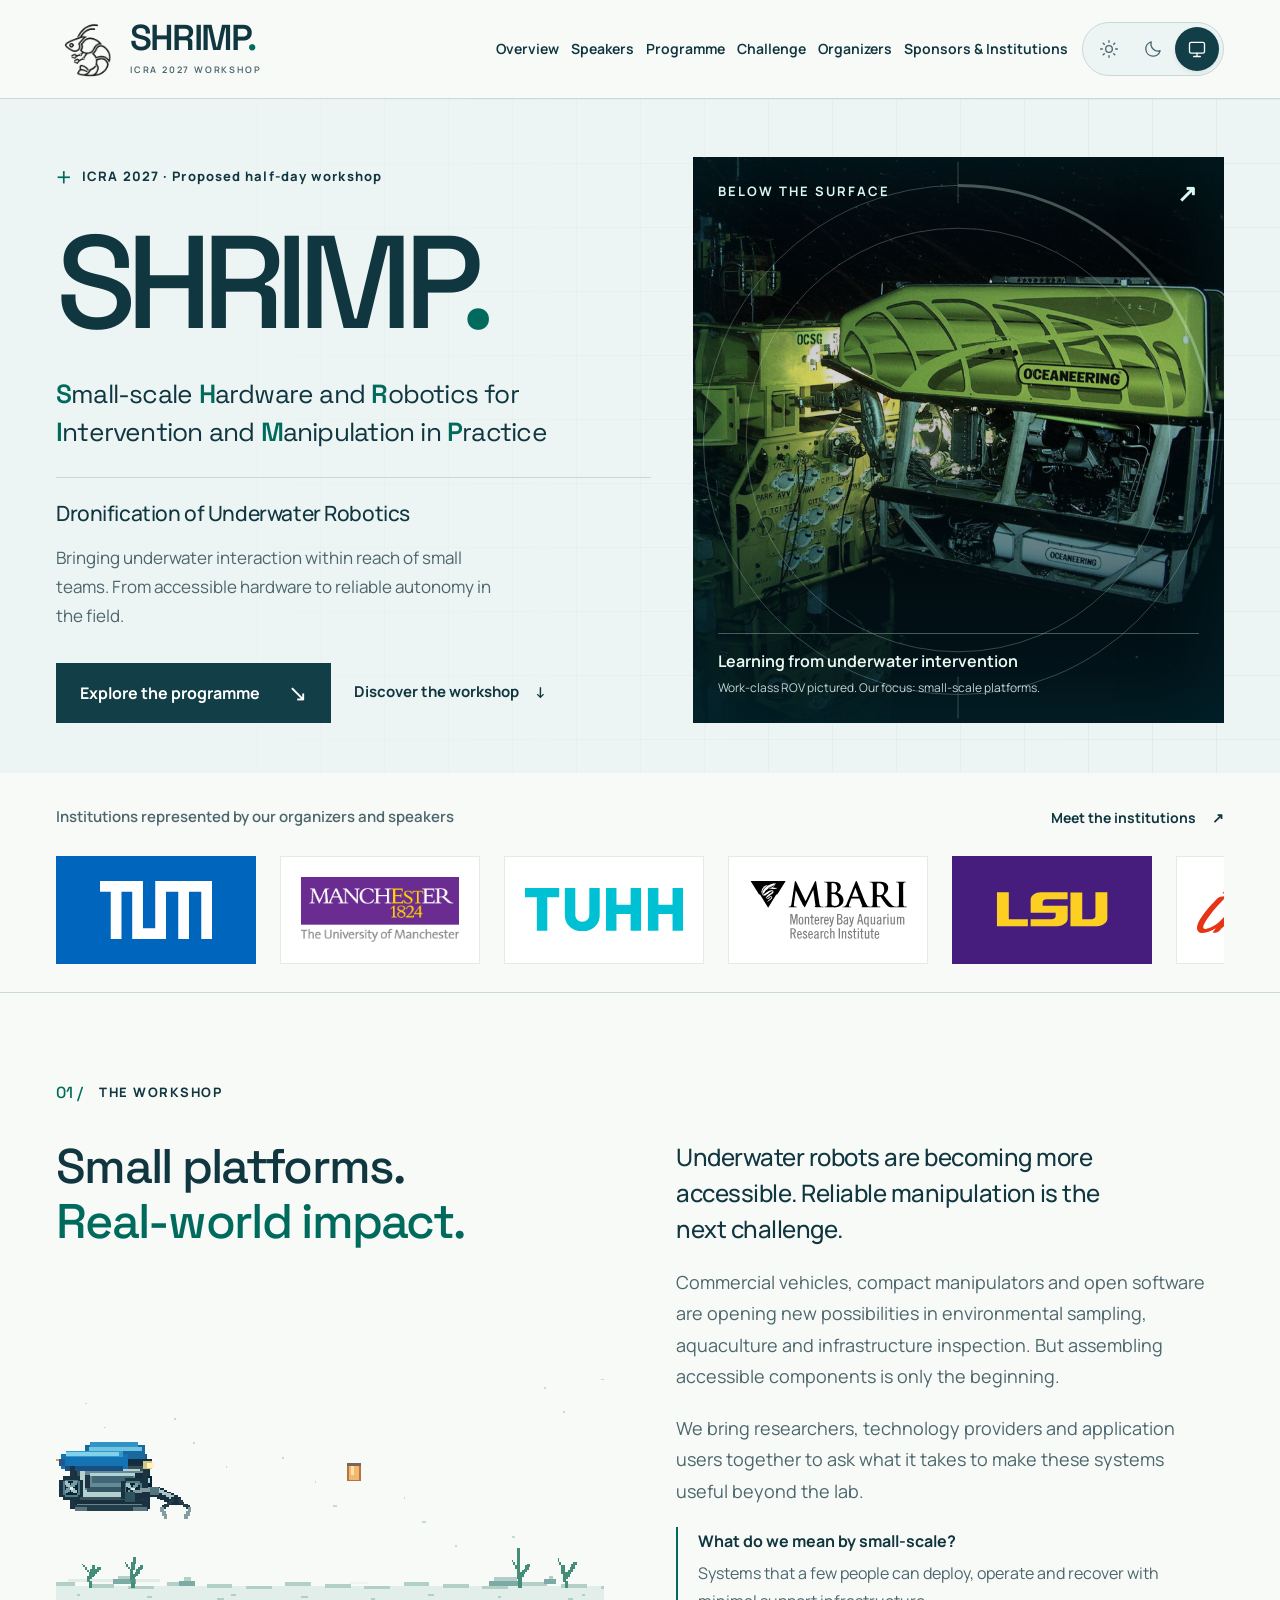
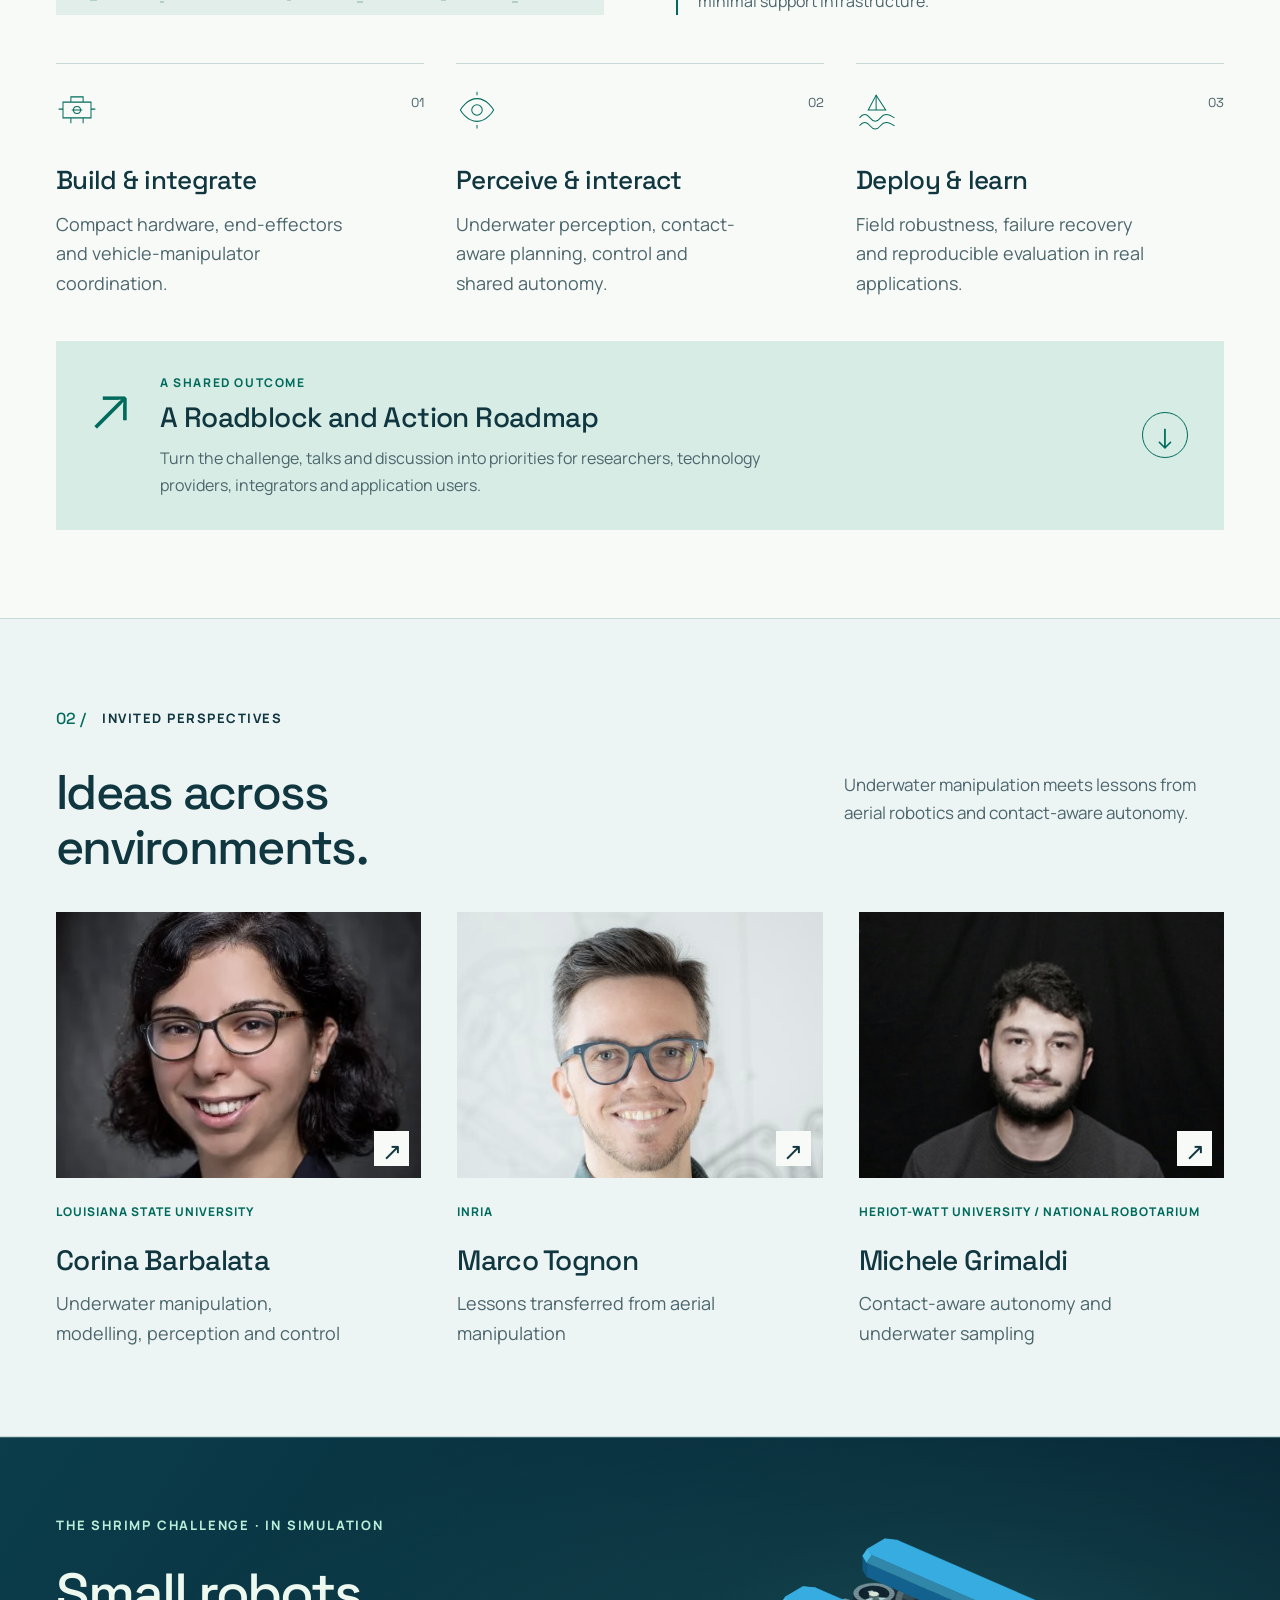
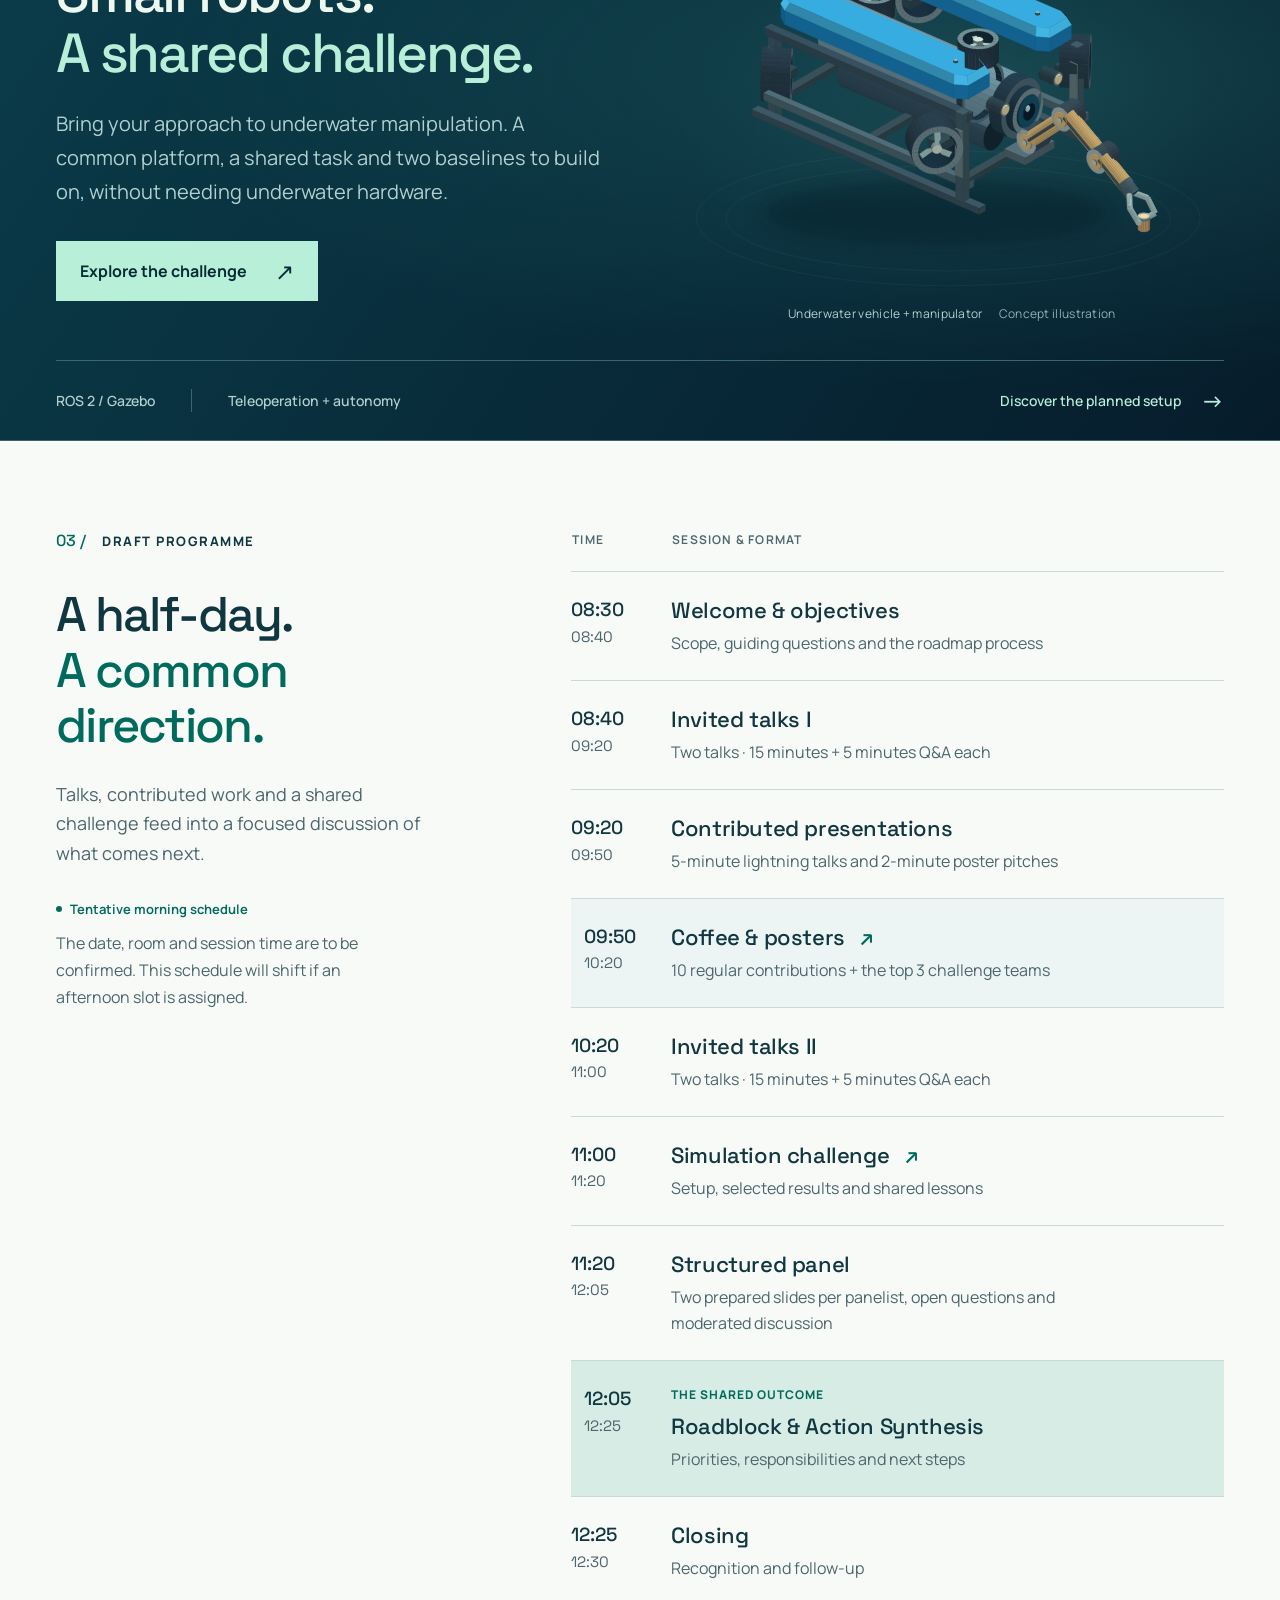
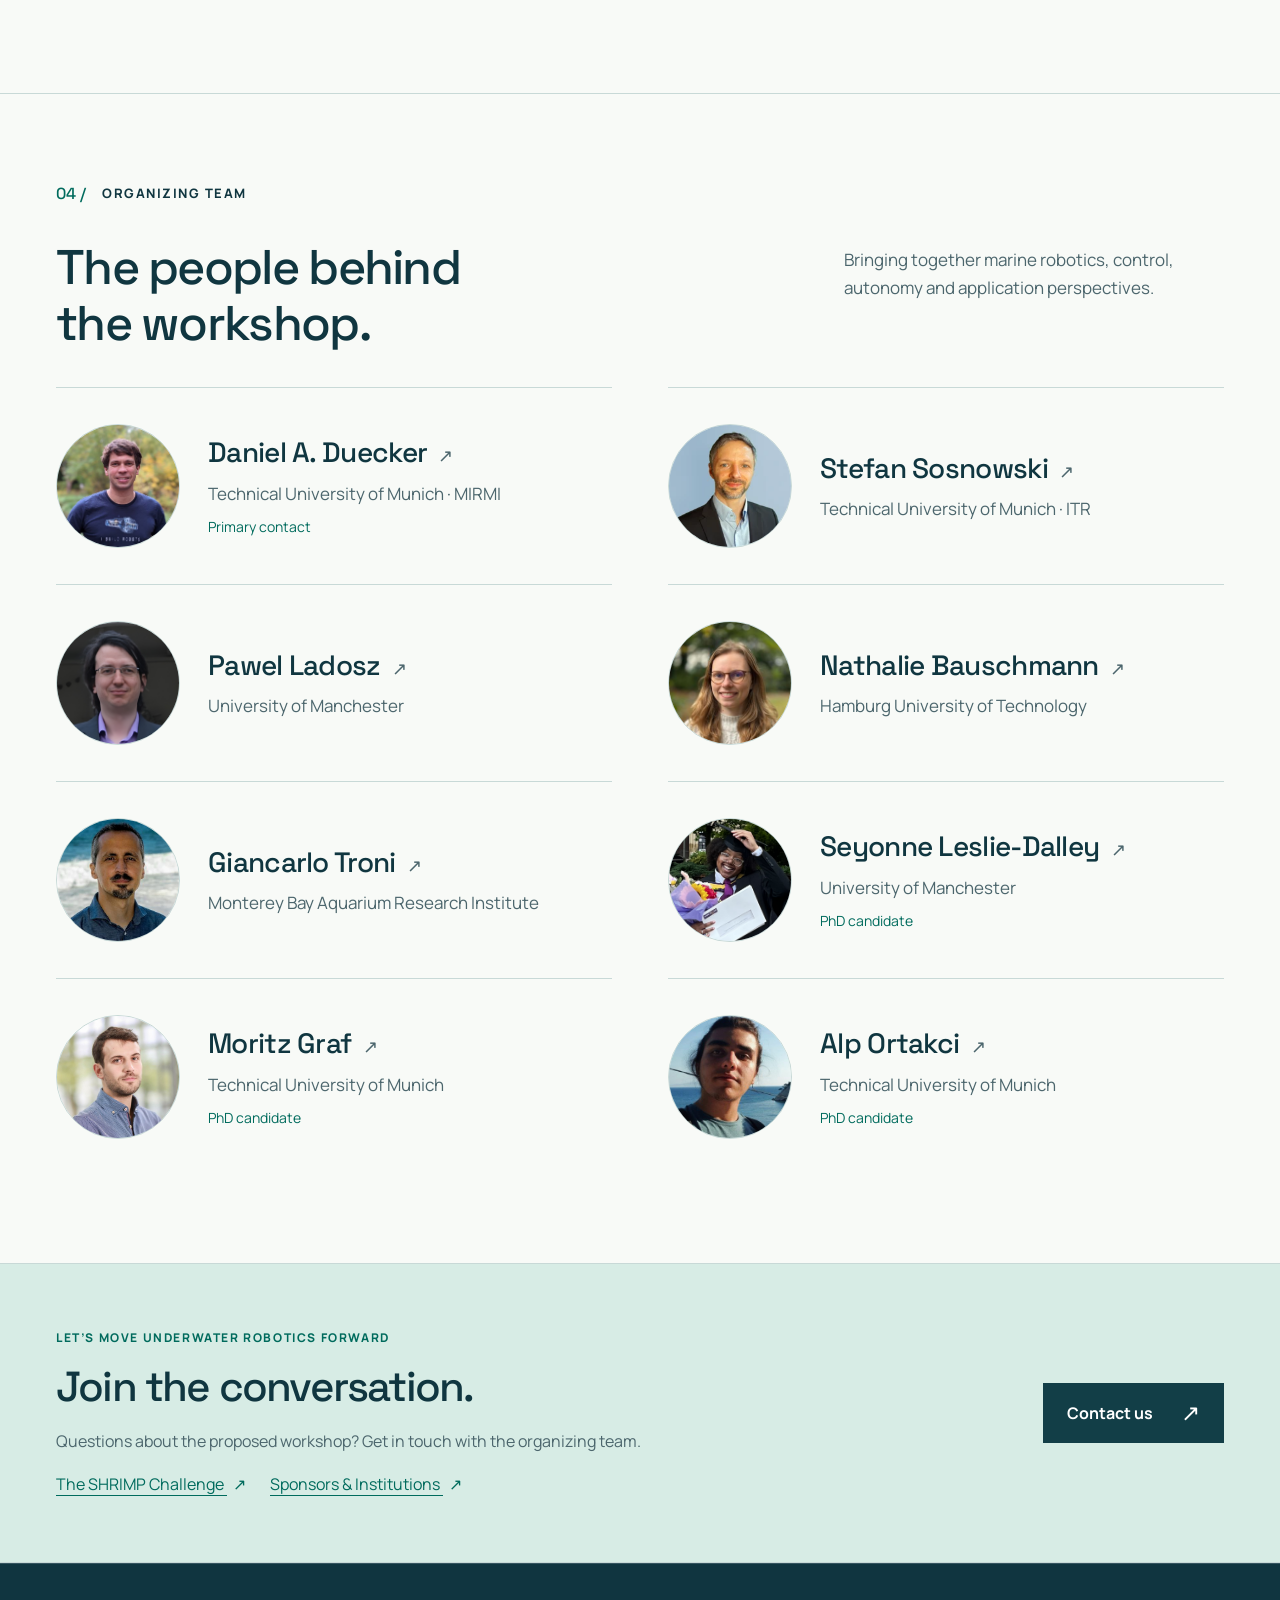
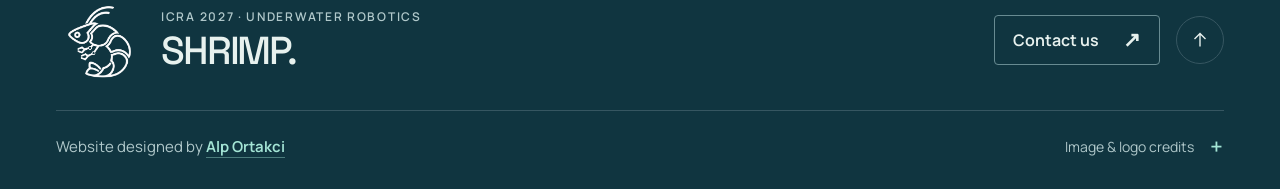
==== commit 41bbcf60: "Add Moritz Graf portrait to the organizing team" ====
--- a/index.html
+++ b/index.html
@@ -163,7 +163,7 @@
           <article class="organizer"><img class="avatar" src="assets/images/nathalie-bauschmann.jpg" alt="" width="320" height="320" loading="lazy"><div><h3><a href="https://www.tuhh.de/mum/team/wimi/nathalie-bauschmann">Nathalie Bauschmann <span aria-hidden="true">↗</span></a></h3><p>Hamburg University of Technology</p></div></article>
           <article class="organizer"><img class="avatar" src="assets/images/giancarlo-troni.jpg" alt="" width="320" height="320" loading="lazy"><div><h3><a href="https://www.mbari.org/person/giancarlo-troni/">Giancarlo Troni <span aria-hidden="true">↗</span></a></h3><p>Monterey Bay Aquarium Research Institute</p></div></article>
           <article class="organizer"><img class="avatar" src="assets/images/seyonne-leslie-dalley.png" alt="" width="320" height="320" loading="lazy"><div><h3><a href="https://sladalley.github.io/">Seyonne Leslie-Dalley <span aria-hidden="true">↗</span></a></h3><p>University of Manchester</p><span class="organizer-role">PhD candidate</span></div></article>
-          <article class="organizer"><span class="avatar" aria-hidden="true">MG</span><div><h3><a href="https://portal.fis.tum.de/en/persons/moritz-graf/">Moritz Graf <span aria-hidden="true">↗</span></a></h3><p>Technical University of Munich</p><span class="organizer-role">PhD candidate</span></div></article>
+          <article class="organizer"><img class="avatar" src="assets/images/moritz-graf.jpg" alt="" width="400" height="400" loading="lazy"><div><h3><a href="https://portal.fis.tum.de/en/persons/moritz-graf/">Moritz Graf <span aria-hidden="true">↗</span></a></h3><p>Technical University of Munich</p><span class="organizer-role">PhD candidate</span></div></article>
           <article class="organizer"><img class="avatar" src="assets/images/alp-ortakci.jpg" alt="" width="320" height="320" loading="lazy"><div><h3><a href="https://www.alportakci.com/">Alp Ortakci <span aria-hidden="true">↗</span></a></h3><p>Technical University of Munich</p><span class="organizer-role">PhD candidate</span></div></article>
         </div>
       </div>
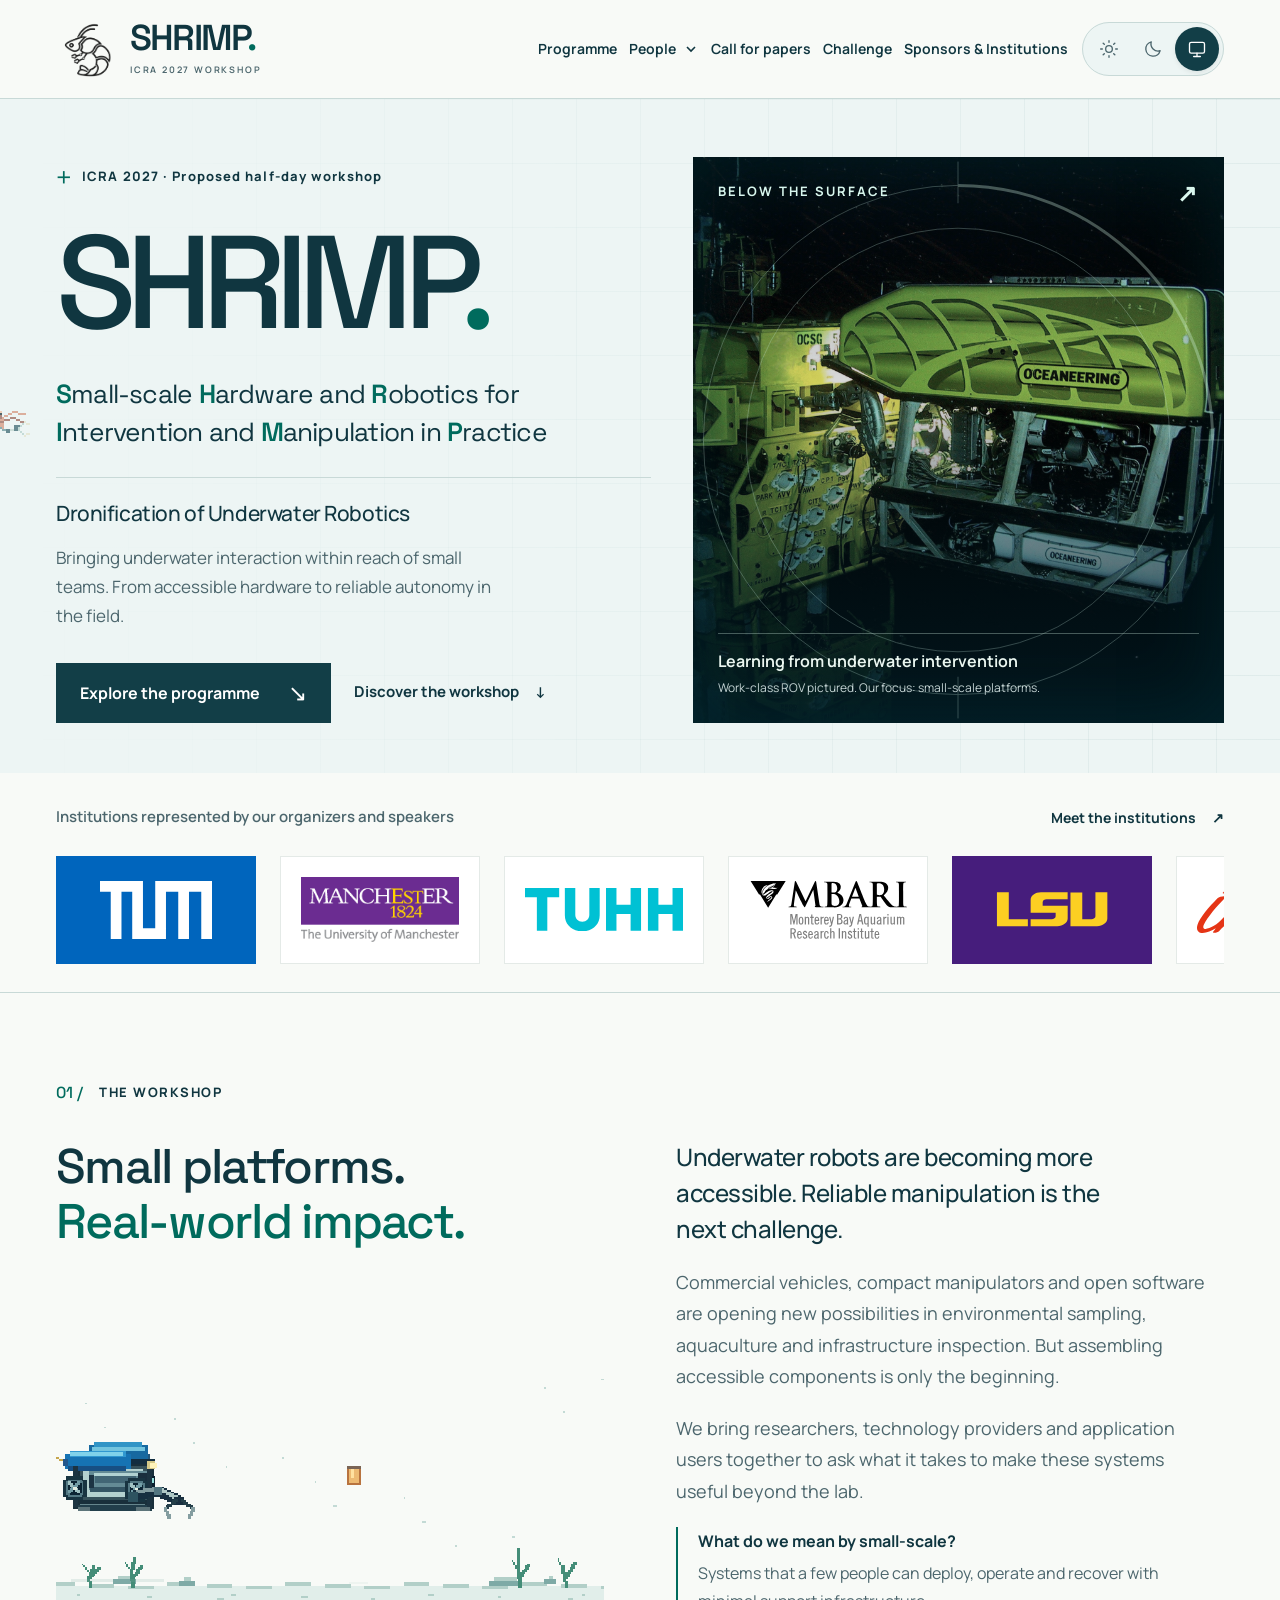
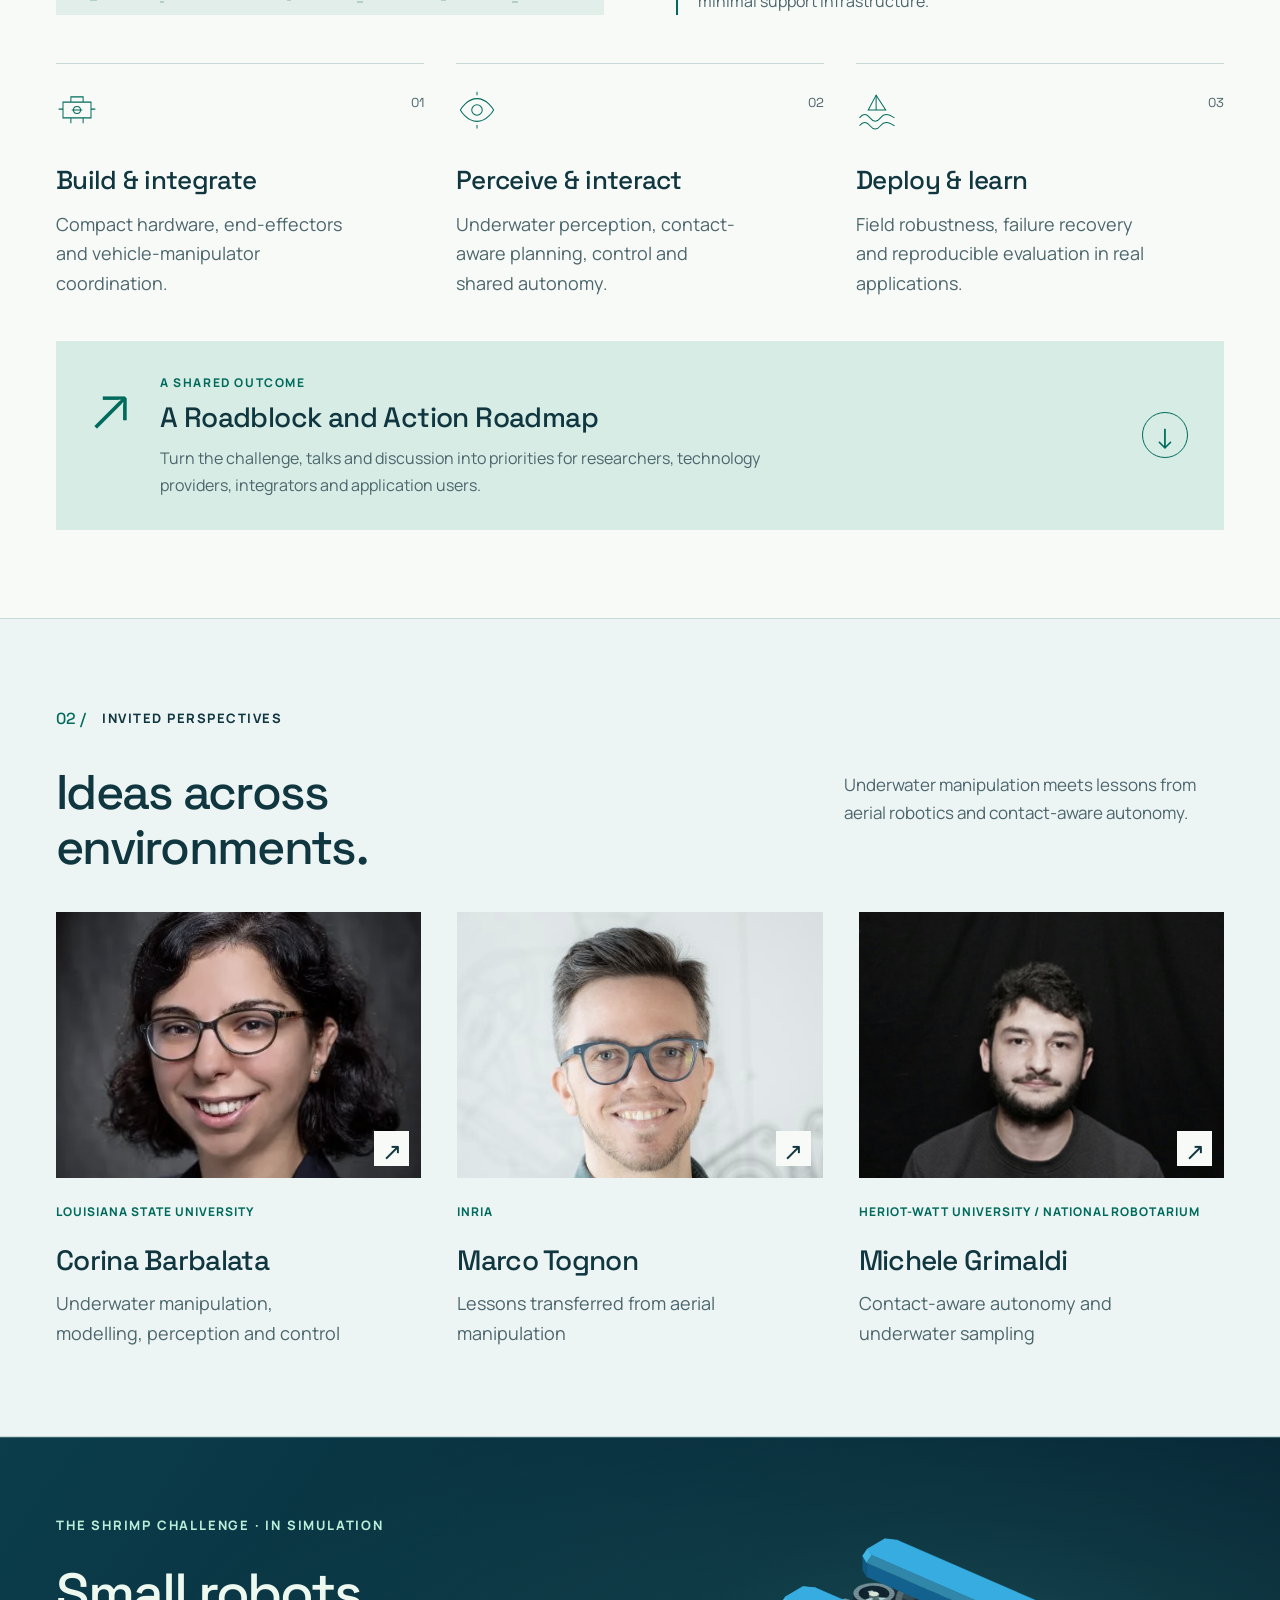
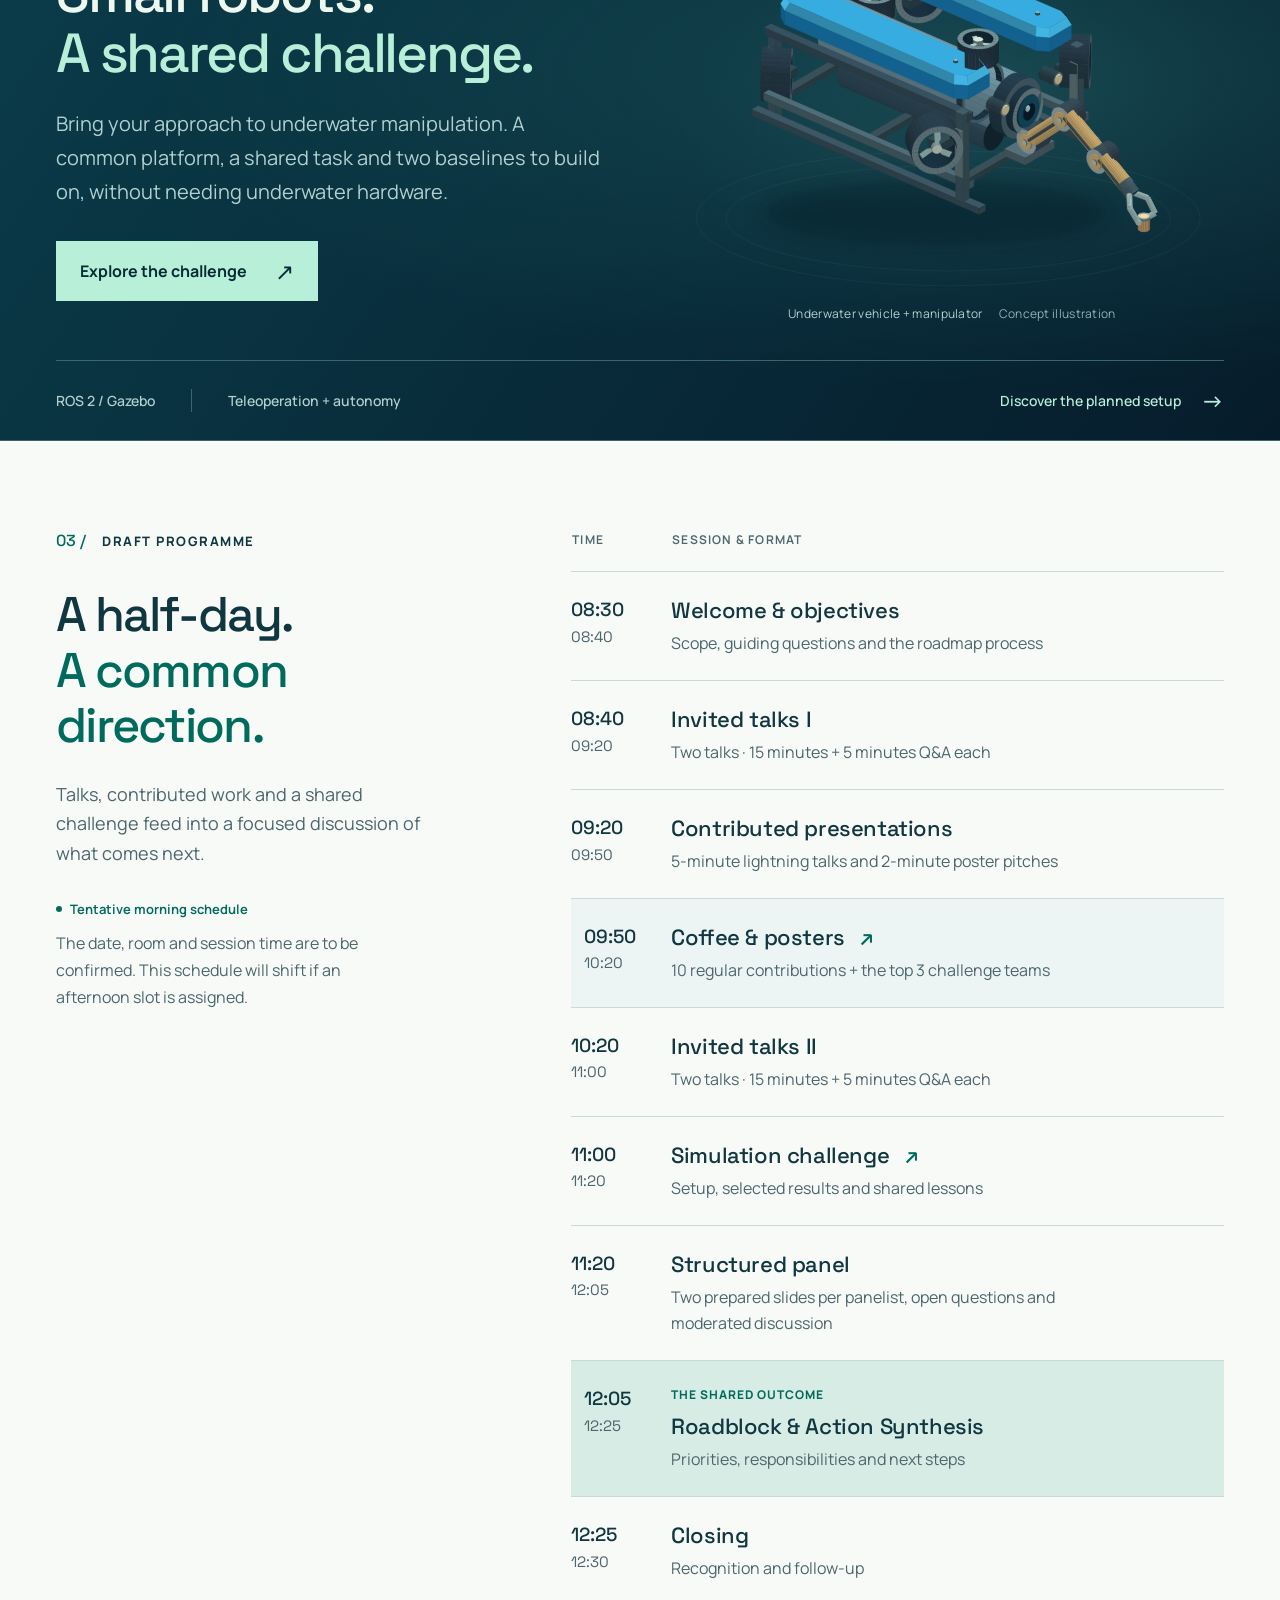
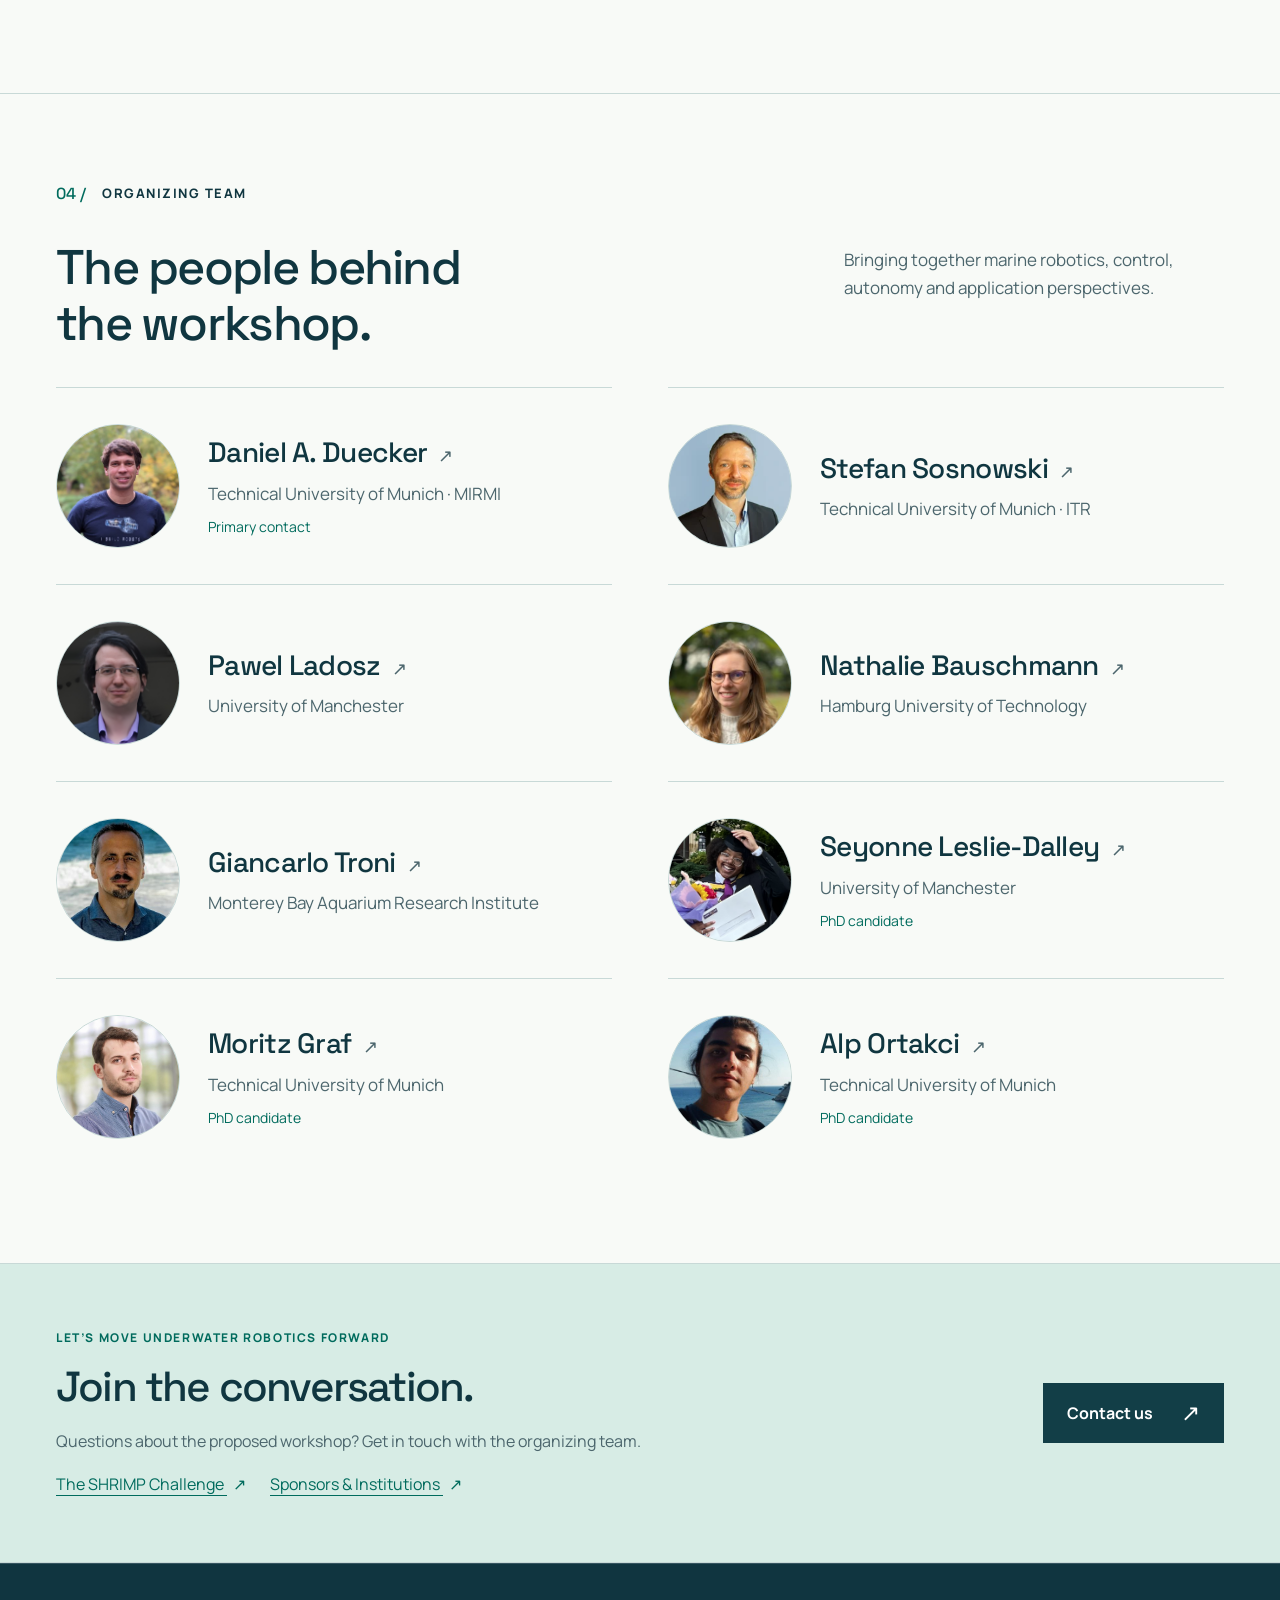
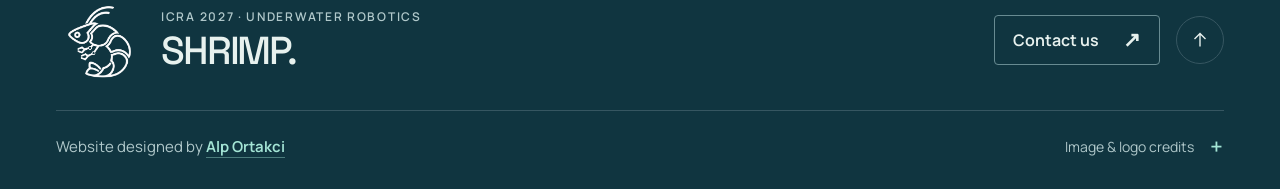
==== commit e5f8a313: "Add call for papers and simplify workshop navigation" ====
--- a/index.html
+++ b/index.html
@@ -37,12 +37,19 @@
   <a class="skip-link" href="#main">Skip to content</a>
   <header class="site-header">
     <div class="container header-inner">
-      <a class="brand" href="#top" aria-label="SHRIMP workshop, back to top">
+      <a class="brand" href="#overview" aria-label="SHRIMP workshop overview">
         <img class="brand-icon" src="assets/logos/shrimp.png" alt="" width="1254" height="1254" decoding="async">
         <span class="brand-wordmark">SHRIMP<span>.</span><small>ICRA 2027 WORKSHOP</small></span>
       </a>
       <nav class="main-nav" aria-label="Main navigation" id="main-nav">
-        <a href="#overview">Overview</a><a href="#speakers">Speakers</a><a href="#programme">Programme</a><a href="challenge.html">Challenge</a><a href="#organizers">Organizers</a><a href="sponsors-institutions.html">Sponsors &amp; Institutions</a>
+        <a href="#programme">Programme</a>
+        <details class="nav-people">
+          <summary>People <svg viewBox="0 0 16 16" aria-hidden="true"><path d="m4 6 4 4 4-4"/></svg></summary>
+          <div class="people-links"><a href="#speakers">Speakers</a><a href="#organizers">Organizers</a></div>
+        </details>
+        <a href="call-for-papers.html">Call for papers</a>
+        <a href="challenge.html">Challenge</a>
+        <a href="sponsors-institutions.html">Sponsors &amp; Institutions</a>
       </nav>
       <div class="header-controls">
         <fieldset class="theme-control">
--- a/styles.css
+++ b/styles.css
@@ -695,3 +695,85 @@
   .theme-control{grid-template-columns:repeat(3,38px);padding:2px}.theme-option{width:38px}.theme-control::before{width:38px;top:2px;left:2px}
 }
 @media print{.site-header,.review-banner,.hero-visual,.hero-actions,.theme-control,.hero-waves,.scroll-link,.credits,.contact-section,.site-footer{display:none!important}body{background:#fff!important;color:#173640!important;font-size:11pt}.container{width:100%}.hero-grid,.overview-grid,.programme-grid{display:block}.hero,.speakers{background:none}.section{padding:25px 0}.programme-intro{position:static}.hero-copy{padding:0}h1{font-size:36pt}h2{font-size:25pt}.hero-meta{padding:15px 0}.speaker-grid{gap:20px}.speaker-portrait{max-width:150px}.schedule tr,.organizer,.speaker{break-inside:avoid}.programme-intro .small-note{max-width:none}.theme-grid{margin-top:25px}.schedule{margin-top:25px}.organizer-grid{column-gap:30px}.outcome{padding:20px}}
+
+/* Shared navigation: native disclosure keeps People usable without scripts. */
+.nav-people{position:relative}
+.nav-people summary{display:flex;align-items:center;gap:7px;list-style:none;cursor:pointer;padding-block:12px;border-bottom:1px solid transparent;white-space:nowrap}
+.nav-people summary::-webkit-details-marker{display:none}
+.nav-people summary svg{width:16px;height:16px;fill:none;stroke:currentColor;stroke-width:1.6;transition:transform .18s}
+.nav-people[open] summary svg{transform:rotate(180deg)}
+.nav-people summary:hover,.nav-people[open] summary,.nav-people.has-current summary{color:var(--accent);border-color:var(--accent)}
+.people-links{position:absolute;top:calc(100% + 12px);left:-18px;min-width:210px;padding:8px;background:var(--surface-raised);border:1px solid var(--line);border-radius:8px;box-shadow:0 16px 32px #00000018}
+.main-nav .people-links a{display:block;padding:12px 16px;border:0;border-radius:4px}
+.main-nav .people-links a:hover,.main-nav .people-links a[aria-current]{background:var(--accent-soft);color:var(--accent)}
+@media(max-width:1200px){
+  .nav-people{width:100%}.nav-people summary{justify-content:space-between;padding-block:15px;font-size:18px}
+  .people-links{position:static;box-shadow:none;min-width:0;margin:0 0 12px;border-radius:4px}
+}
+
+/* The call presents contribution formats and submission status together. */
+.cfp-hero{padding:64px 0 0;background:var(--surface);border-bottom:1px solid var(--line)}
+.cfp-hero>.container>.eyebrow{color:var(--accent);font-size:13px;letter-spacing:1.6px}
+.cfp-hero-grid{display:grid;grid-template-columns:1fr 1fr;gap:96px;align-items:center;padding-block:36px 52px}
+.cfp-hero h1{font-size:clamp(72px,7.5vw,110px);line-height:.98;letter-spacing:-.055em;margin:0}
+.cfp-hero h1>span{color:var(--accent)}
+.cfp-deck>p:first-child{font:500 clamp(26px,2.5vw,34px)/1.3 'Space Grotesk',sans-serif;letter-spacing:-.025em}
+.cfp-deck>p+p{font-size:19px;line-height:1.7;color:var(--muted);max-width:43ch;margin-top:20px}
+.cfp-deck .text-link{color:var(--accent);margin-top:16px;font-size:16px}
+.cfp-at-a-glance{display:grid;grid-template-columns:repeat(3,1fr);gap:36px;margin:0;padding:28px 0 36px;border-top:1px solid var(--line)}
+.cfp-at-a-glance>div+div{padding-left:36px;border-left:1px solid var(--line)}
+.cfp-at-a-glance dt{font-size:14px;line-height:1.5;color:var(--muted);font-weight:600}
+.cfp-at-a-glance dd{display:flex;align-items:baseline;gap:16px;margin:10px 0 0;line-height:1.3}
+.cfp-at-a-glance strong{font:500 64px/1 'Space Grotesk',sans-serif;letter-spacing:-.05em;color:var(--accent)}
+.cfp-at-a-glance dd>span{font-size:16px}
+.cfp-content-grid{display:grid;grid-template-columns:1.25fr 1fr;gap:80px;align-items:start}
+.cfp-copy .section-kicker,.cfp-participation .section-kicker{margin-bottom:20px;color:var(--accent);font-size:13px}
+.cfp-copy h2{font-size:clamp(32px,3vw,44px)}
+.cfp-copy>p:not(.section-kicker){font-size:18px;line-height:1.75;color:var(--muted);margin-top:24px}
+.cfp-topics{list-style:none;display:grid;grid-template-columns:1fr 1fr;gap:28px 32px;padding:0;margin:32px 0 0}
+.cfp-topics li{border-top:1px solid var(--line);padding-top:20px}
+.cfp-topics h3{font-size:22px;letter-spacing:-.025em;margin-bottom:12px}
+.cfp-topics p{font-size:16px;line-height:1.75;color:var(--muted)}
+.cfp-copy>p.cfp-cross-domain{font-size:16px;border-left:2px solid var(--accent);padding-left:18px;margin-top:32px}
+.cfp-submission{padding:36px;background:var(--surface);border:1px solid var(--line);border-top:3px solid var(--accent)}
+.cfp-submission .eyebrow{font-size:11px;letter-spacing:1.3px;color:var(--accent);margin-bottom:22px}
+.cfp-submission h2{font-size:34px;line-height:1.15;letter-spacing:-.035em;margin-bottom:24px}
+.cfp-submission>p:not(.eyebrow),.cfp-submission>ul{font-size:17px;line-height:1.75;color:var(--muted)}
+.cfp-submission>ul{padding-left:20px;margin-block:16px 24px}.cfp-submission>ul>li{padding-left:4px;margin-block:5px}
+.cfp-submission-facts{margin:0}.cfp-submission-facts>div{border-top:1px solid var(--line);padding-block:18px}
+.cfp-submission-facts dt{font-size:13px;line-height:1.5;color:var(--muted);margin-bottom:7px}.cfp-submission-facts dd{font-size:18px;font-weight:650;margin:0}
+.cfp-submission>p.cfp-submission-note{font-size:14px;border-top:1px solid var(--line);padding-top:18px}
+.cfp-submission .text-link{color:var(--accent);margin-top:14px;font-size:16px}
+.cfp-participation{background:var(--surface);border-top:1px solid var(--line)}
+.cfp-participation .section-heading{align-items:end;gap:60px;margin-bottom:44px}
+.cfp-participation .section-heading>p{font-size:18px;max-width:37ch}
+.cfp-outcomes{list-style:none;display:grid;grid-template-columns:repeat(3,1fr);gap:44px;padding:0;margin:0}
+.cfp-outcomes li{border-top:1px solid var(--line);padding-top:24px}
+.cfp-step{display:block;font:500 16px/1.4 'Space Grotesk',sans-serif;color:var(--accent);margin-bottom:22px}
+.cfp-outcomes h3{font-size:28px;letter-spacing:-.025em;margin-bottom:16px}
+.cfp-outcomes p{font-size:17px;line-height:1.75;color:var(--muted)}
+.cfp-challenge-link{display:flex;align-items:center;justify-content:space-between;gap:48px;border-top:1px solid var(--line);margin-top:56px;padding-top:32px}
+.cfp-challenge-link .eyebrow{font-size:11px;letter-spacing:1.2px;color:var(--accent);margin-bottom:12px}
+.cfp-challenge-link h3{font-size:27px;letter-spacing:-.025em}
+.cfp-challenge-link p:not(.eyebrow){font-size:16px;color:var(--muted);max-width:65ch;margin-top:12px}
+.cfp-challenge-link .text-link{flex-shrink:0;color:var(--accent);font-size:16px}
+@media(max-width:1100px){.cfp-content-grid{gap:40px}.cfp-submission{padding:28px}.cfp-hero-grid{gap:44px}.cfp-outcomes{gap:28px}}
+@media(max-width:900px){
+  .cfp-content-grid{grid-template-columns:1fr;gap:40px}.cfp-copy>p{max-width:68ch}.cfp-submission{max-width:680px}
+  .cfp-hero-grid{gap:36px}.cfp-at-a-glance{gap:24px}.cfp-at-a-glance>div+div{padding-left:24px}.cfp-at-a-glance dd{flex-wrap:wrap;gap:8px}
+  .cfp-participation .section-heading{align-items:start;flex-direction:column;gap:24px}.cfp-participation .section-heading>p{max-width:60ch}
+  .cfp-challenge-link{align-items:start;flex-direction:column;gap:16px}
+}
+@media(max-width:700px){
+  .cfp-hero{padding-top:36px}.cfp-hero>.container>.eyebrow{font-size:11px}
+  .cfp-hero-grid{grid-template-columns:1fr;gap:28px;padding-block:28px 36px}.cfp-hero h1{font-size:clamp(64px,15vw,86px)}
+  .cfp-deck>p:first-child{font-size:27px}.cfp-deck>p+p{font-size:18px;margin-top:16px}.cfp-deck .text-link{margin-top:12px}
+  .cfp-at-a-glance{gap:14px;padding-block:22px 28px}.cfp-at-a-glance>div+div{padding-left:14px}.cfp-at-a-glance dt{font-size:12px;min-height:36px}
+  .cfp-at-a-glance dd{display:block;margin-top:12px}.cfp-at-a-glance strong{font-size:48px}.cfp-at-a-glance dd>span{display:block;font-size:13px;margin-top:8px;line-height:1.5}
+  .cfp-copy h2{font-size:34px}.cfp-copy>p:not(.section-kicker){font-size:17px}.cfp-topics{grid-template-columns:1fr;gap:22px}.cfp-topics h3{font-size:24px}
+  .cfp-submission{padding:26px 22px}.cfp-submission h2{font-size:32px}.cfp-submission .eyebrow{font-size:10px}
+  .cfp-participation .section-heading{margin-bottom:32px}.cfp-participation .section-heading>p{font-size:17px}
+  .cfp-outcomes{grid-template-columns:1fr;gap:28px}.cfp-step{margin-bottom:14px}.cfp-outcomes h3{font-size:27px;margin-bottom:12px}
+  .cfp-challenge-link{margin-top:36px;padding-top:28px}.cfp-challenge-link h3{font-size:26px}
+}
+@media print{.cfp-hero{padding-top:0;background:none}.cfp-hero h1{font-size:40pt}.cfp-hero-grid,.cfp-content-grid{gap:30px}.cfp-at-a-glance strong{font-size:30pt}.cfp-submission,.cfp-outcomes li{break-inside:avoid}.cfp-participation{background:none}}
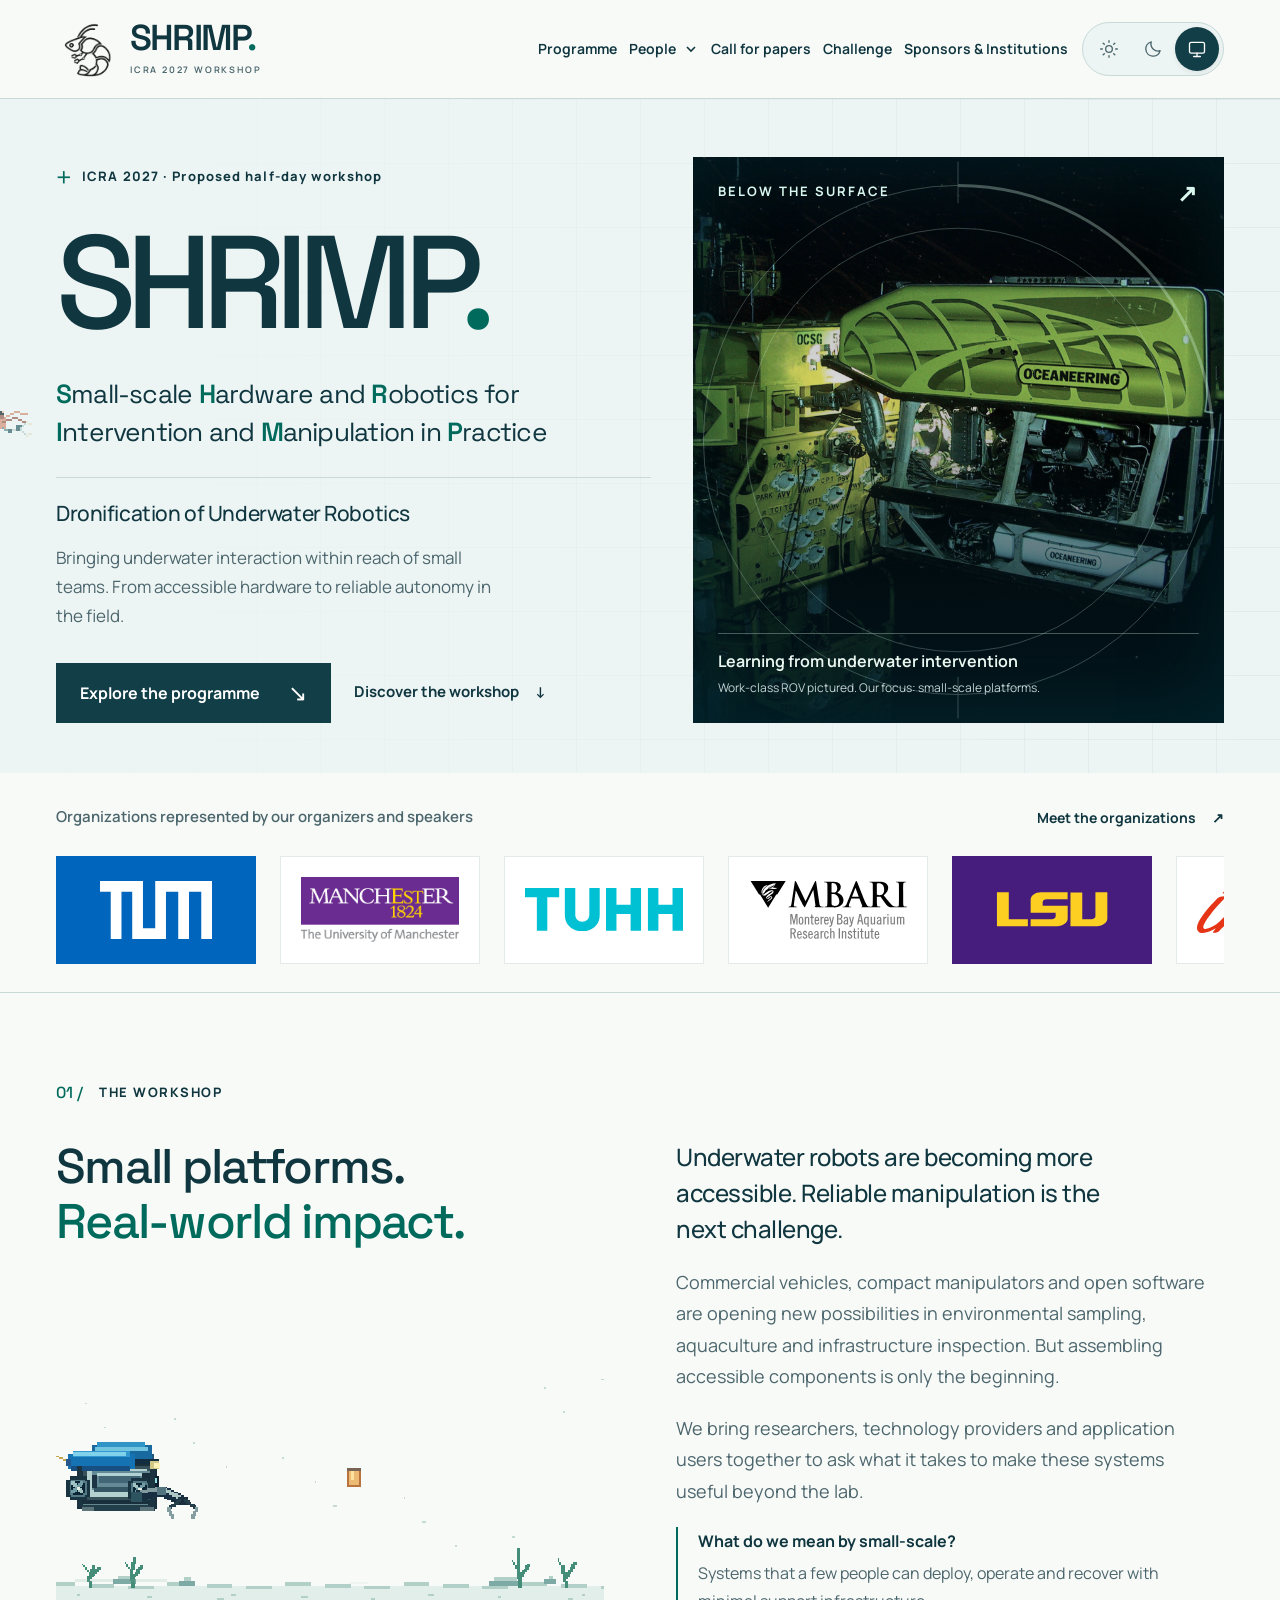
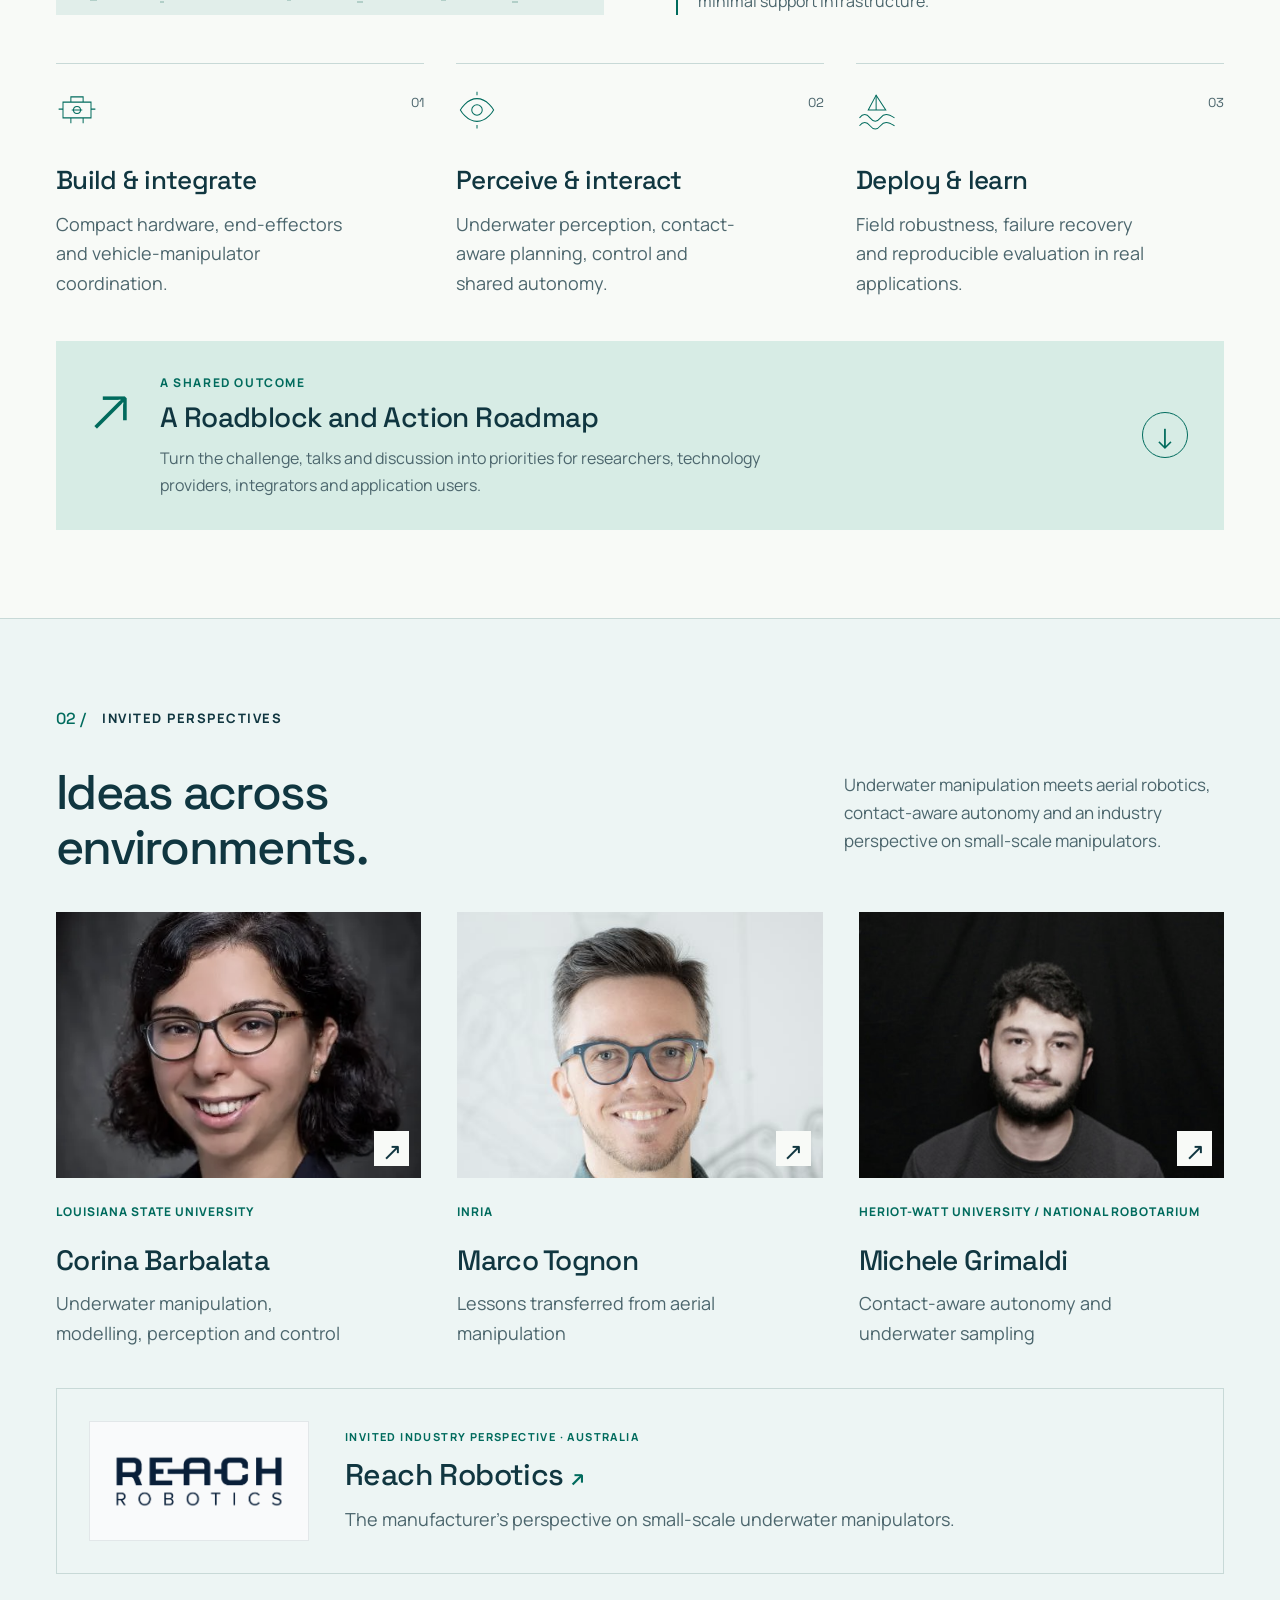
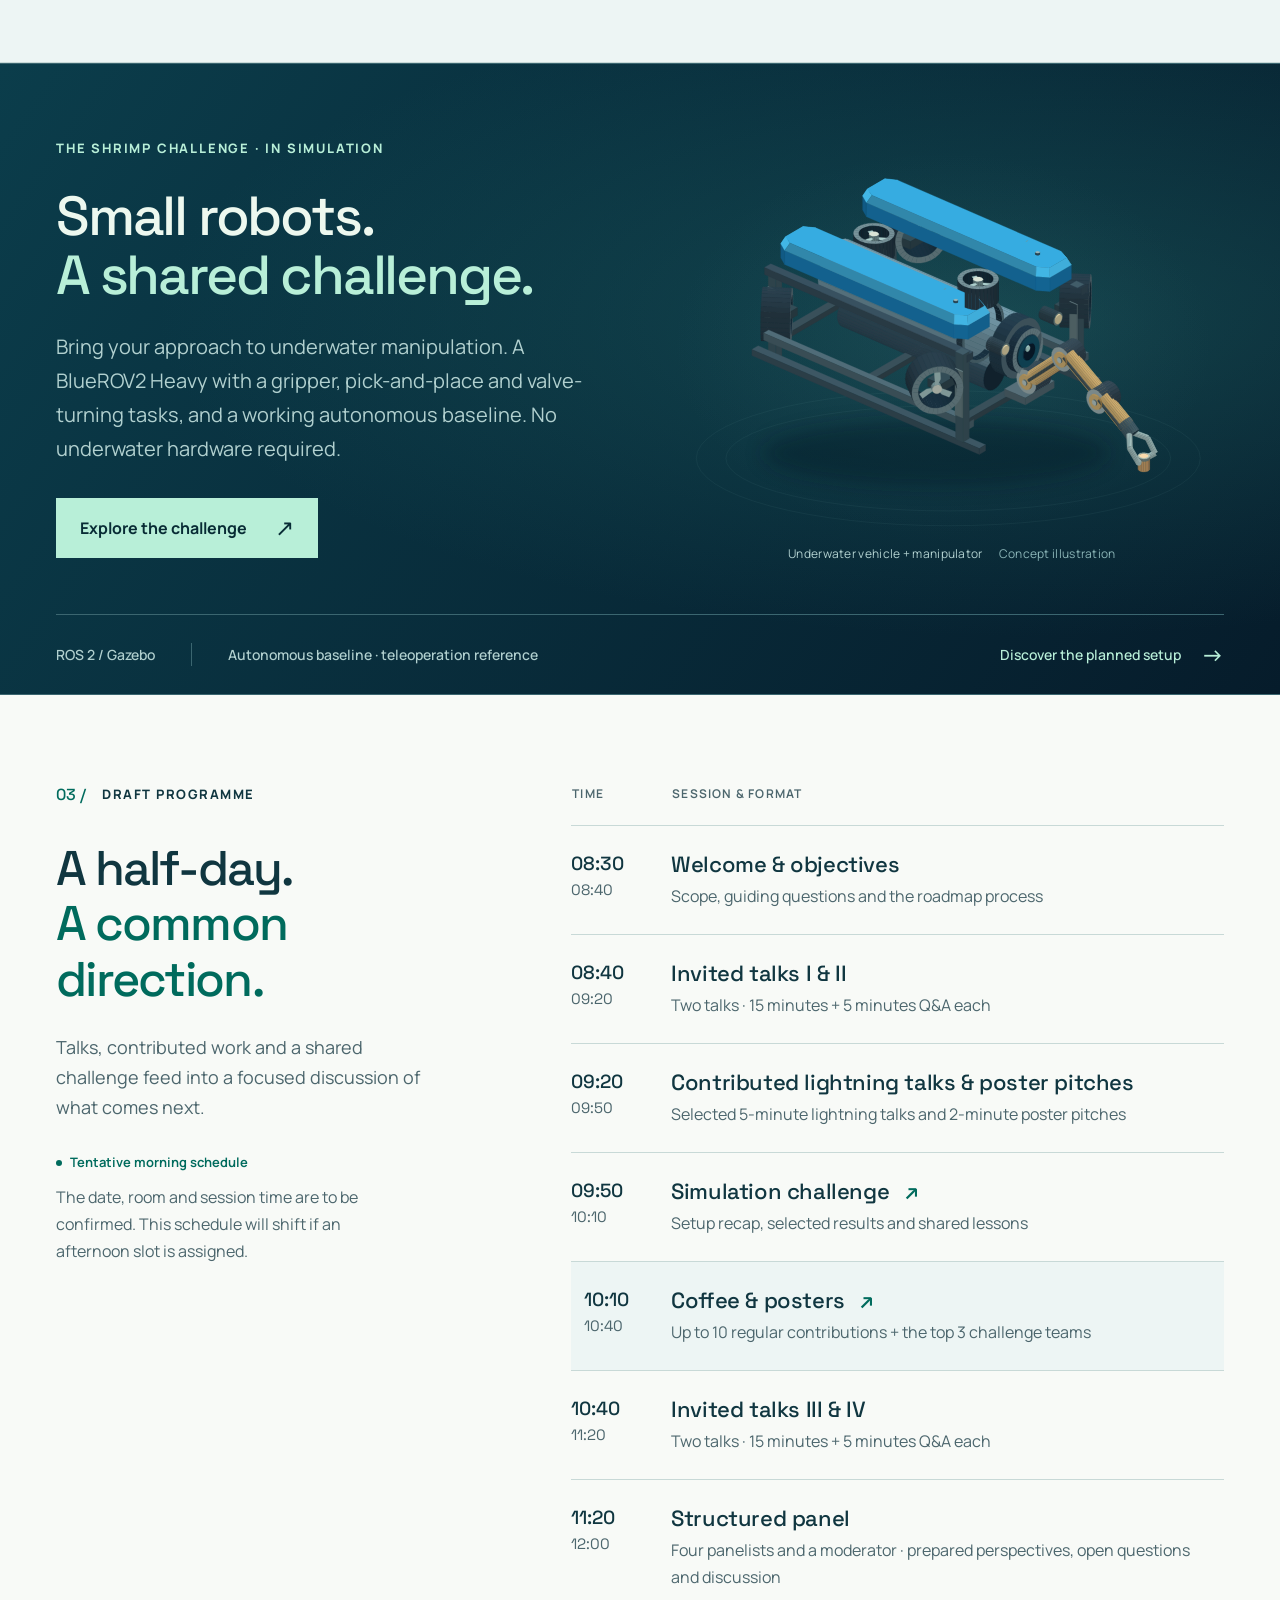
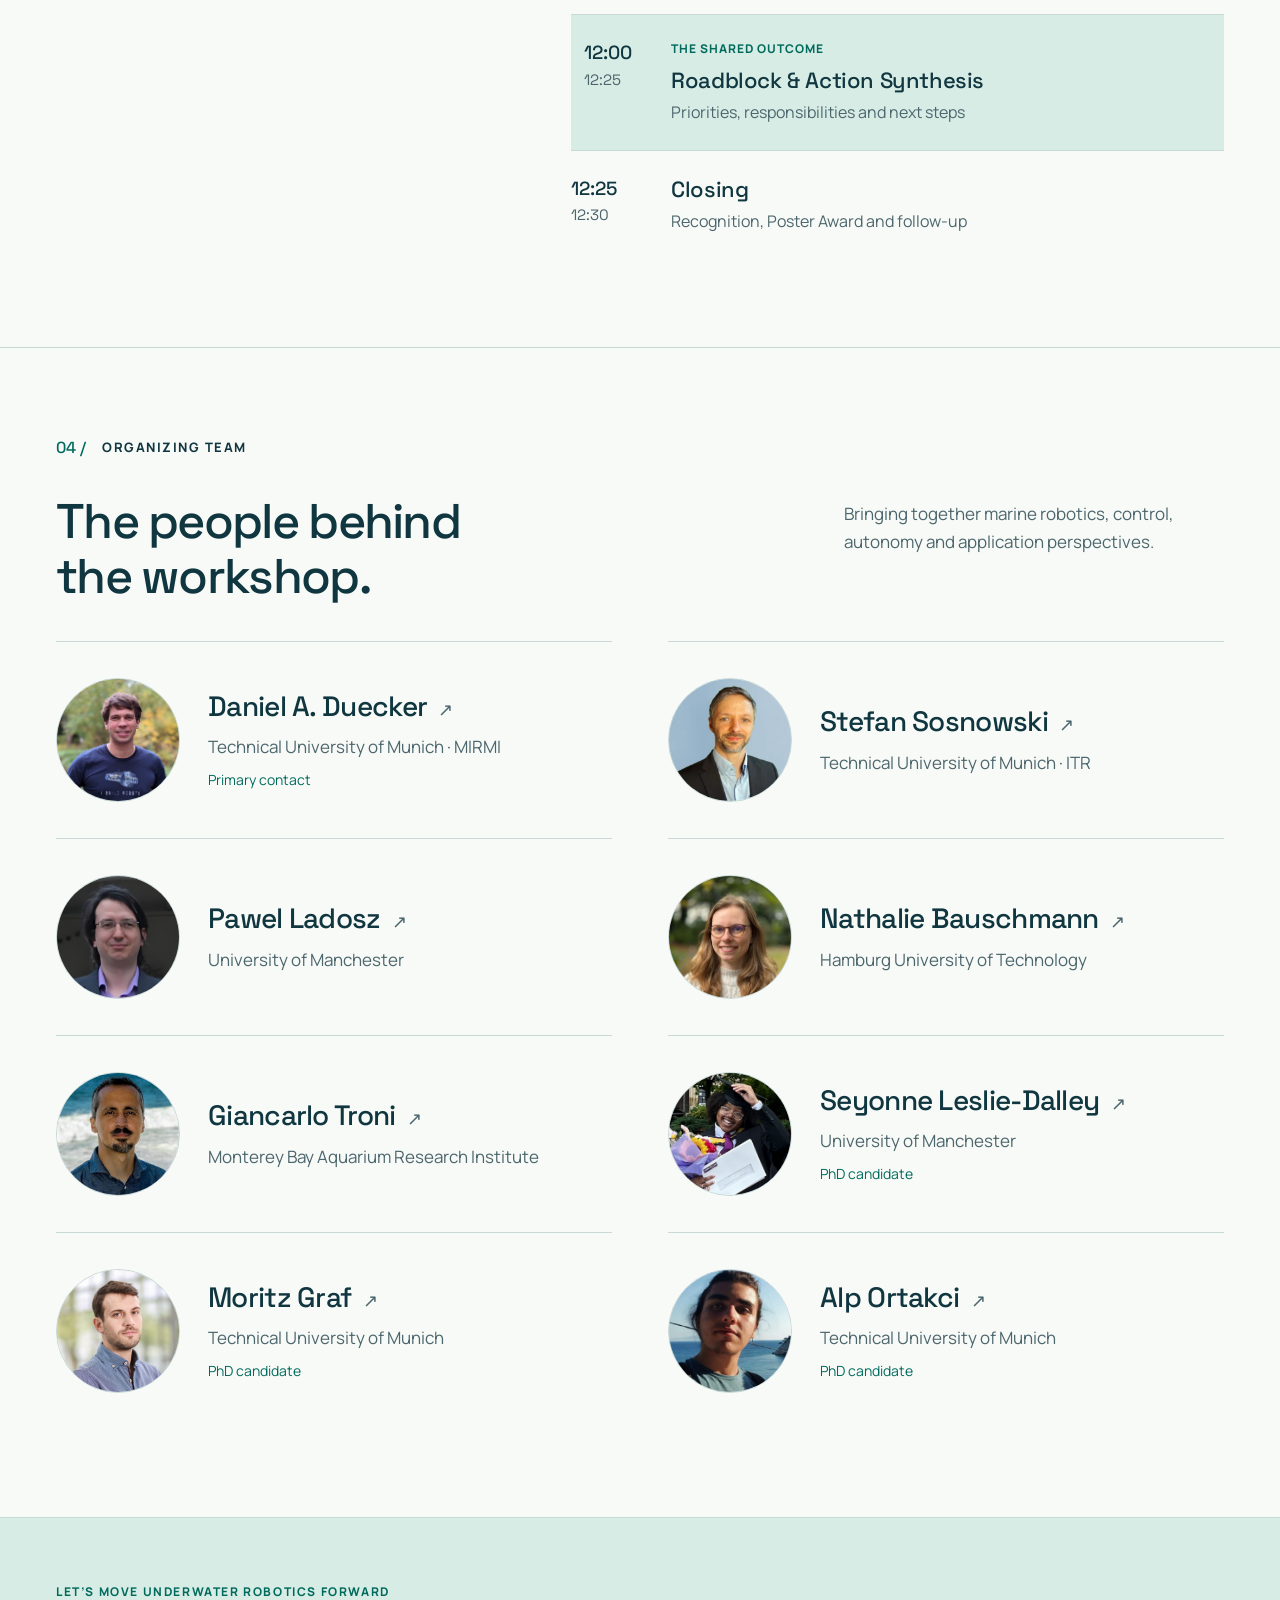
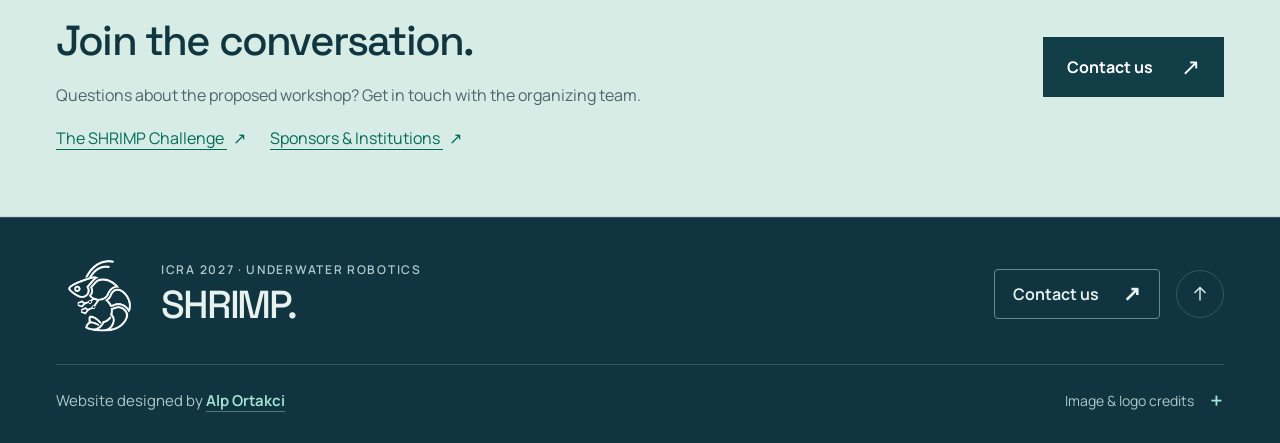
==== commit d8fe373a: "Align workshop content with the revised proposal" ====
--- a/index.html
+++ b/index.html
@@ -87,9 +87,9 @@
       </div>
     </section>
 
-    <section class="logo-strip" aria-label="Institutions represented by organizers and speakers">
+    <section class="logo-strip" aria-label="Organizations represented by organizers and speakers">
       <div class="container">
-        <div class="logo-strip-heading"><p>Institutions represented by our organizers and speakers</p><div class="logo-strip-actions"><a href="sponsors-institutions.html" class="text-link">Meet the institutions <span aria-hidden="true">↗</span></a></div></div>
+        <div class="logo-strip-heading"><p>Organizations represented by our organizers and speakers</p><div class="logo-strip-actions"><a href="sponsors-institutions.html" class="text-link">Meet the organizations <span aria-hidden="true">↗</span></a></div></div>
         <div class="logo-viewport"><div class="logo-track"><ul class="logo-group">
           <li><span class="brand-logo brand-tum"><img src="assets/logos/tum.svg" alt="Technical University of Munich" width="184" height="80" decoding="async"></span></li>
           <li><span class="brand-logo brand-manchester"><img src="assets/logos/manchester.png" alt="University of Manchester" width="184" height="80" decoding="async"></span></li>
@@ -99,6 +99,7 @@
           <li><span class="brand-logo brand-inria"><img src="assets/logos/inria.svg" alt="Inria" width="184" height="80" decoding="async"></span></li>
           <li><span class="brand-logo brand-heriot-watt"><img src="assets/logos/heriot-watt.svg" alt="Heriot-Watt University" width="184" height="80" decoding="async"></span></li>
           <li><span class="brand-logo brand-robotarium"><img src="assets/logos/robotarium.png" alt="The National Robotarium" width="184" height="80" decoding="async"></span></li>
+          <li><span class="brand-logo brand-reach"><img src="assets/logos/reach-robotics.png" alt="Reach Robotics" width="184" height="80" decoding="async"></span></li>
         </ul></div></div>
       </div>
     </section>
@@ -119,12 +120,16 @@
     <section class="section speakers" id="speakers" aria-labelledby="speakers-title">
       <div class="container">
         <div class="section-kicker"><span class="section-number">02 /</span> INVITED PERSPECTIVES</div>
-        <div class="section-heading"><h2 id="speakers-title">Ideas across<br>environments.</h2><p>Underwater manipulation meets lessons from aerial robotics and contact-aware autonomy.</p></div>
+        <div class="section-heading"><h2 id="speakers-title">Ideas across<br>environments.</h2><p>Underwater manipulation meets aerial robotics, contact-aware autonomy and an industry perspective on small-scale manipulators.</p></div>
         <div class="speaker-grid">
           <article class="speaker"><a class="speaker-portrait" href="https://www.lsu.edu/eng/mie/people/faculty/barbalata.php" aria-label="Corina Barbalata's faculty profile"><img src="assets/images/corina-barbalata.png" width="230" height="230" alt="Corina Barbalata" loading="lazy"><span class="portrait-link" aria-hidden="true">↗</span></a><p class="eyebrow">LOUISIANA STATE UNIVERSITY</p><h3><a href="https://www.lsu.edu/eng/mie/people/faculty/barbalata.php">Corina Barbalata</a></h3><p class="speaker-topic">Underwater manipulation, modelling, perception and control</p></article>
           <article class="speaker"><a class="speaker-portrait" href="https://marco-tognon-robotics.com/" aria-label="Marco Tognon's research profile"><img src="assets/images/marco-tognon.jpg" width="500" height="500" alt="Marco Tognon" loading="lazy"><span class="portrait-link" aria-hidden="true">↗</span></a><p class="eyebrow">INRIA</p><h3><a href="https://marco-tognon-robotics.com/">Marco Tognon</a></h3><p class="speaker-topic">Lessons transferred from aerial manipulation</p></article>
           <article class="speaker"><a class="speaker-portrait" href="https://ignaciocarlucho.github.io/People/" aria-label="Michele Grimaldi on his supervisor's research group page"><img src="assets/images/michele-grimaldi.png" alt="Michele Grimaldi" width="512" height="512" loading="lazy"><span class="portrait-link" aria-hidden="true">↗</span></a><p class="eyebrow">HERIOT-WATT UNIVERSITY / NATIONAL ROBOTARIUM</p><h3><a href="https://ignaciocarlucho.github.io/People/">Michele Grimaldi</a></h3><p class="speaker-topic">Contact-aware autonomy and underwater sampling</p></article>
         </div>
+        <article class="industry-speaker">
+          <a class="brand-logo brand-reach" href="https://reachrobotics.com/" aria-label="Reach Robotics website"><img src="assets/logos/reach-robotics.png" alt="Reach Robotics" width="3044" height="990" loading="lazy"></a>
+          <div><p class="eyebrow">INVITED INDUSTRY PERSPECTIVE · AUSTRALIA</p><h3><a href="https://reachrobotics.com/">Reach Robotics <span aria-hidden="true">↗</span></a></h3><p>The manufacturer’s perspective on small-scale underwater manipulators.</p></div>
+        </article>
       </div>
     </section>
 
@@ -133,7 +138,7 @@
         <div class="challenge-feature-copy">
           <p class="eyebrow">THE SHRIMP CHALLENGE · IN SIMULATION</p>
           <h2 id="challenge-feature-title">Small robots.<br><span>A shared challenge.</span></h2>
-          <p>Bring your approach to underwater manipulation. A common platform, a shared task and two baselines to build on, without needing underwater hardware.</p>
+          <p>Bring your approach to underwater manipulation. A BlueROV2 Heavy with a gripper, pick-and-place and valve-turning tasks, and a working autonomous baseline. No underwater hardware required.</p>
           <a class="button challenge-button" href="challenge.html">Explore the challenge <span aria-hidden="true">↗</span></a>
         </div>
         <figure class="challenge-feature-visual">
@@ -141,7 +146,7 @@
           <figcaption>Underwater vehicle + manipulator <span>Concept illustration</span></figcaption>
         </figure>
       </div>
-      <div class="container challenge-feature-bottom"><span>ROS 2 / Gazebo</span><span>Teleoperation + autonomy</span><a href="challenge.html#challenge-setup">Discover the planned setup <span aria-hidden="true">→</span></a></div>
+      <div class="container challenge-feature-bottom"><span>ROS 2 / Gazebo</span><span>Autonomous baseline · teleoperation reference</span><a href="challenge.html#challenge-setup">Discover the planned setup <span aria-hidden="true">→</span></a></div>
     </section>
 
     <section class="section programme" id="programme" aria-labelledby="programme-title">
@@ -149,14 +154,14 @@
         <div class="programme-intro"><div class="section-kicker"><span class="section-number">03 /</span> DRAFT PROGRAMME</div><h2 id="programme-title">A half-day.<br><span class="accent">A common direction.</span></h2><p>Talks, contributed work and a shared challenge feed into a focused discussion of what comes next.</p><div class="programme-status"><span class="status-dot" aria-hidden="true"></span> Tentative morning schedule</div><p class="small-note">The date, room and session time are to be confirmed. This schedule will shift if an afternoon slot is assigned.</p></div>
         <div class="schedule-wrap"><table class="schedule"><caption class="sr-only">Tentative workshop morning schedule, 08:30 to 12:30</caption><thead><tr><th scope="col">TIME</th><th scope="col">SESSION &amp; FORMAT</th></tr></thead><tbody>
           <tr><th scope="row"><time>08:30</time><span>08:40</span></th><td><h3>Welcome &amp; objectives</h3><p>Scope, guiding questions and the roadmap process</p></td></tr>
-          <tr><th scope="row"><time>08:40</time><span>09:20</span></th><td><h3>Invited talks I</h3><p>Two talks · 15 minutes + 5 minutes Q&amp;A each</p></td></tr>
-          <tr><th scope="row"><time>09:20</time><span>09:50</span></th><td><h3>Contributed presentations</h3><p>5-minute lightning talks and 2-minute poster pitches</p></td></tr>
-          <tr class="schedule-break"><th scope="row"><time>09:50</time><span>10:20</span></th><td><h3>Coffee &amp; posters <span aria-hidden="true">↗</span></h3><p>10 regular contributions + the top 3 challenge teams</p></td></tr>
-          <tr><th scope="row"><time>10:20</time><span>11:00</span></th><td><h3>Invited talks II</h3><p>Two talks · 15 minutes + 5 minutes Q&amp;A each</p></td></tr>
-          <tr><th scope="row"><time>11:00</time><span>11:20</span></th><td><h3><a href="challenge.html">Simulation challenge <span aria-hidden="true">↗</span></a></h3><p>Setup, selected results and shared lessons</p></td></tr>
-          <tr><th scope="row"><time>11:20</time><span>12:05</span></th><td><h3>Structured panel</h3><p>Two prepared slides per panelist, open questions and moderated discussion</p></td></tr>
-          <tr class="schedule-highlight"><th scope="row"><time>12:05</time><span>12:25</span></th><td><span class="schedule-label">THE SHARED OUTCOME</span><h3>Roadblock &amp; Action Synthesis</h3><p>Priorities, responsibilities and next steps</p></td></tr>
-          <tr><th scope="row"><time>12:25</time><span>12:30</span></th><td><h3>Closing</h3><p>Recognition and follow-up</p></td></tr>
+          <tr><th scope="row"><time>08:40</time><span>09:20</span></th><td><h3>Invited talks I &amp; II</h3><p>Two talks · 15 minutes + 5 minutes Q&amp;A each</p></td></tr>
+          <tr><th scope="row"><time>09:20</time><span>09:50</span></th><td><h3>Contributed lightning talks &amp; poster pitches</h3><p>Selected 5-minute lightning talks and 2-minute poster pitches</p></td></tr>
+          <tr><th scope="row"><time>09:50</time><span>10:10</span></th><td><h3><a href="challenge.html">Simulation challenge <span aria-hidden="true">↗</span></a></h3><p>Setup recap, selected results and shared lessons</p></td></tr>
+          <tr class="schedule-break"><th scope="row"><time>10:10</time><span>10:40</span></th><td><h3>Coffee &amp; posters <span aria-hidden="true">↗</span></h3><p>Up to 10 regular contributions + the top 3 challenge teams</p></td></tr>
+          <tr><th scope="row"><time>10:40</time><span>11:20</span></th><td><h3>Invited talks III &amp; IV</h3><p>Two talks · 15 minutes + 5 minutes Q&amp;A each</p></td></tr>
+          <tr><th scope="row"><time>11:20</time><span>12:00</span></th><td><h3>Structured panel</h3><p>Four panelists and a moderator · prepared perspectives, open questions and discussion</p></td></tr>
+          <tr class="schedule-highlight"><th scope="row"><time>12:00</time><span>12:25</span></th><td><span class="schedule-label">THE SHARED OUTCOME</span><h3>Roadblock &amp; Action Synthesis</h3><p>Priorities, responsibilities and next steps</p></td></tr>
+          <tr><th scope="row"><time>12:25</time><span>12:30</span></th><td><h3>Closing</h3><p>Recognition, Poster Award and follow-up</p></td></tr>
         </tbody></table></div>
       </div>
     </section>
@@ -195,7 +200,7 @@
         <p class="design-credit">Website designed by <a href="https://www.alportakci.com/">Alp Ortakci</a></p>
         <details class="credits">
           <summary>Image &amp; logo credits <span class="footer-credits-symbol" aria-hidden="true">+</span></summary>
-          <div class="credits-content"><p>SHRIMP stands for Small-scale Hardware and Robotics for Intervention and Manipulation in Practice. The pixel BlueROV2 scene is an original illustration inspired by <a href="https://bluerobotics.com/learn/newton-subsea-gripper-installation/">Blue Robotics’ vehicle and gripper reference</a>. It does not specify the final challenge platform or task.</p><p>Underwater photograph: Oceaneering, donated to the public domain by Duncan McLean and uploaded by Frank van Mierlo. <a href="https://commons.wikimedia.org/wiki/File:ROV_working_on_a_subsea_structure.jpg">Original photograph and source</a>. A work-class vehicle is shown as context for underwater intervention, not as the workshop’s small-scale platform.</p><p>Portraits from the public profiles of <a href="https://www.lsu.edu/eng/mie/people/faculty/barbalata.php">Corina Barbalata</a>, <a href="https://marco-tognon-robotics.com/">Marco Tognon</a> and <a href="https://www.ce.cit.tum.de/en/itr/sosnowski/">Stefan Sosnowski</a>. Additional portraits: <a href="https://www.alportakci.com/">Alp Ortakci</a>, <a href="https://sladalley.github.io/">Seyonne Leslie-Dalley</a>, <a href="https://www.tuhh.de/mum/team/wimi/nathalie-bauschmann">Nathalie Bauschmann</a>, <a href="https://cradlerobotics.co.uk/about/team/">Pawel Ladosz</a>, <a href="https://ignaciocarlucho.github.io/People/">Michele Grimaldi</a>, <a href="https://annualreport.mbari.org/2023/">Giancarlo Troni</a>, <a href="https://hippocampusrobotics.github.io/people/">Daniel A. Duecker</a>. Portrait rights remain with their respective owners.</p><p>Institutional logos from official sources: <a href="https://www.tum.de/en/">Technical University of Munich</a> · <a href="https://www.manchester.ac.uk/">University of Manchester</a> · <a href="https://www.tuhh.de/tuhh/en/startpage">Hamburg University of Technology</a> · <a href="https://annualreport.mbari.org/2023/">Monterey Bay Aquarium Research Institute</a> · <a href="https://www.lsu.edu/">Louisiana State University</a> · <a href="https://new.inria.cl/es/node/616">Inria</a> · <a href="https://www.hw.ac.uk/">Heriot-Watt University</a> · <a href="https://thenationalrobotarium.com/">The National Robotarium</a>. The marks identify affiliations and remain the property of their respective owners.</p></div>
+          <div class="credits-content"><p>SHRIMP stands for Small-scale Hardware and Robotics for Intervention and Manipulation in Practice. The pixel BlueROV2 scene is an original illustration inspired by <a href="https://bluerobotics.com/learn/newton-subsea-gripper-installation/">Blue Robotics’ vehicle and gripper reference</a>. It illustrates a pickup sequence rather than the full challenge task or final simulator.</p><p>Underwater photograph: Oceaneering, donated to the public domain by Duncan McLean and uploaded by Frank van Mierlo. <a href="https://commons.wikimedia.org/wiki/File:ROV_working_on_a_subsea_structure.jpg">Original photograph and source</a>. A work-class vehicle is shown as context for underwater intervention, not as the workshop’s small-scale platform.</p><p>Portraits from the public profiles of <a href="https://www.lsu.edu/eng/mie/people/faculty/barbalata.php">Corina Barbalata</a>, <a href="https://marco-tognon-robotics.com/">Marco Tognon</a> and <a href="https://www.ce.cit.tum.de/en/itr/sosnowski/">Stefan Sosnowski</a>. Additional portraits: <a href="https://www.alportakci.com/">Alp Ortakci</a>, <a href="https://sladalley.github.io/">Seyonne Leslie-Dalley</a>, <a href="https://www.tuhh.de/mum/team/wimi/nathalie-bauschmann">Nathalie Bauschmann</a>, <a href="https://cradlerobotics.co.uk/about/team/">Pawel Ladosz</a>, <a href="https://ignaciocarlucho.github.io/People/">Michele Grimaldi</a>, <a href="https://annualreport.mbari.org/2023/">Giancarlo Troni</a>, <a href="https://hippocampusrobotics.github.io/people/">Daniel A. Duecker</a>. Portrait rights remain with their respective owners.</p><p>Institutional logos from official sources: <a href="https://www.tum.de/en/">Technical University of Munich</a> · <a href="https://www.manchester.ac.uk/">University of Manchester</a> · <a href="https://www.tuhh.de/tuhh/en/startpage">Hamburg University of Technology</a> · <a href="https://annualreport.mbari.org/2023/">Monterey Bay Aquarium Research Institute</a> · <a href="https://www.lsu.edu/">Louisiana State University</a> · <a href="https://new.inria.cl/es/node/616">Inria</a> · <a href="https://www.hw.ac.uk/">Heriot-Watt University</a> · <a href="https://thenationalrobotarium.com/">The National Robotarium</a> · <a href="https://reachrobotics.com/support/brand-assets">Reach Robotics</a>. The marks identify affiliations and remain the property of their respective owners.</p></div>
         </details>
       </div>
     </div>
--- a/styles.css
+++ b/styles.css
@@ -777,3 +777,19 @@
   .cfp-challenge-link{margin-top:36px;padding-top:28px}.cfp-challenge-link h3{font-size:26px}
 }
 @media print{.cfp-hero{padding-top:0;background:none}.cfp-hero h1{font-size:40pt}.cfp-hero-grid,.cfp-content-grid{gap:30px}.cfp-at-a-glance strong{font-size:30pt}.cfp-submission,.cfp-outcomes li{break-inside:avoid}.cfp-participation{background:none}}
+
+/* The company contribution complements the three named invited speakers. */
+.industry-speaker{display:grid;grid-template-columns:220px 1fr;align-items:center;gap:36px;margin-top:40px;padding:32px;border:1px solid var(--line);background:var(--surface)}
+.brand-reach{background:#f9fafb;padding:22px;color:#091f39}
+.industry-speaker .brand-reach{width:220px;height:120px;max-width:100%;border:1px solid #e2e7e9}
+.industry-speaker .eyebrow{font-size:11px;letter-spacing:1.4px;color:var(--accent);margin-bottom:10px}
+.industry-speaker h3{font-size:30px;margin-bottom:10px}
+.industry-speaker h3 a:hover{text-decoration:underline}
+.industry-speaker h3 span{font-size:22px;color:var(--accent)}
+.industry-speaker p:not(.eyebrow){color:var(--muted);font-size:18px;line-height:1.7;max-width:57ch}
+.challenge-rules-note{font-size:15px;line-height:1.75;color:var(--muted);border-top:1px solid var(--line);padding-top:24px;margin-top:36px;max-width:95ch}
+.cfp-submission-facts{margin-top:24px}
+@media(max-width:700px){
+  .industry-speaker{grid-template-columns:1fr;gap:24px;padding:24px;margin-top:32px}.industry-speaker .eyebrow{font-size:10px}
+  .industry-speaker h3{font-size:27px}.industry-speaker p:not(.eyebrow){font-size:17px}.challenge-rules-note{margin-top:28px}
+}
